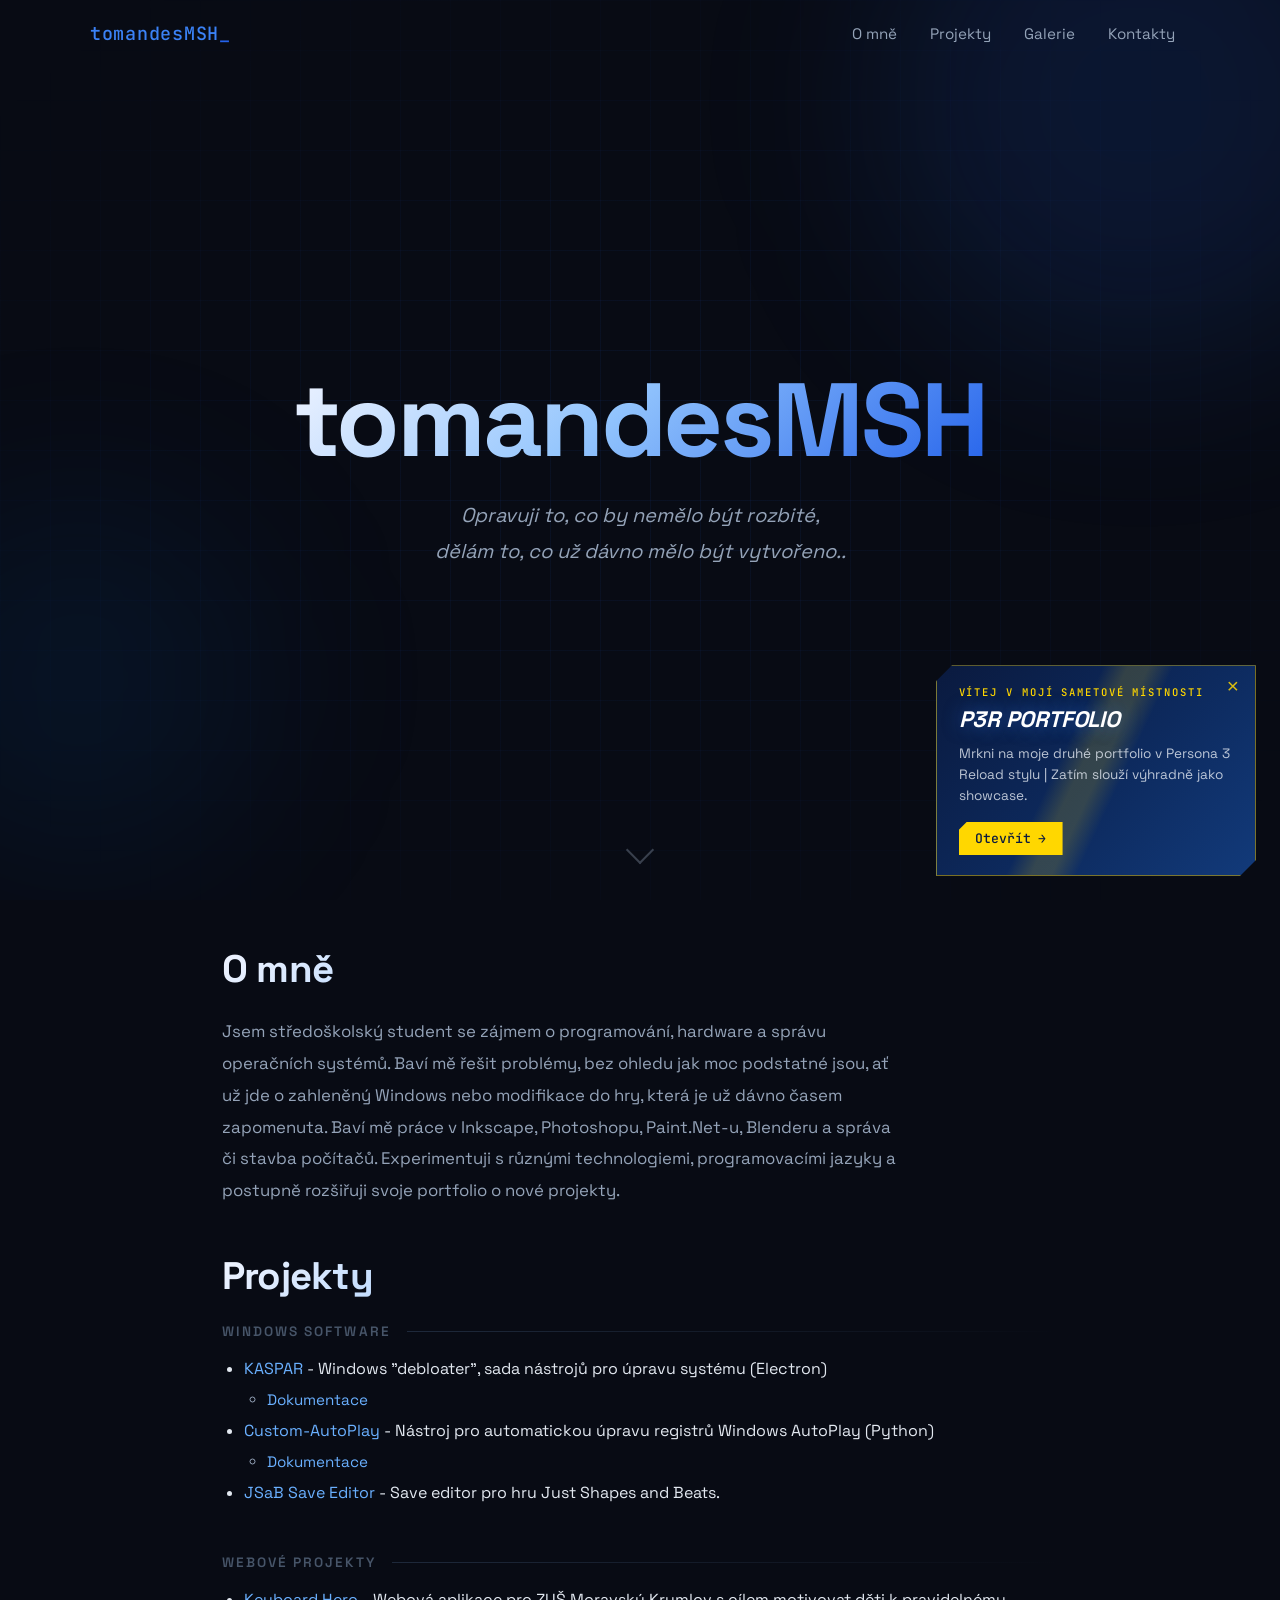
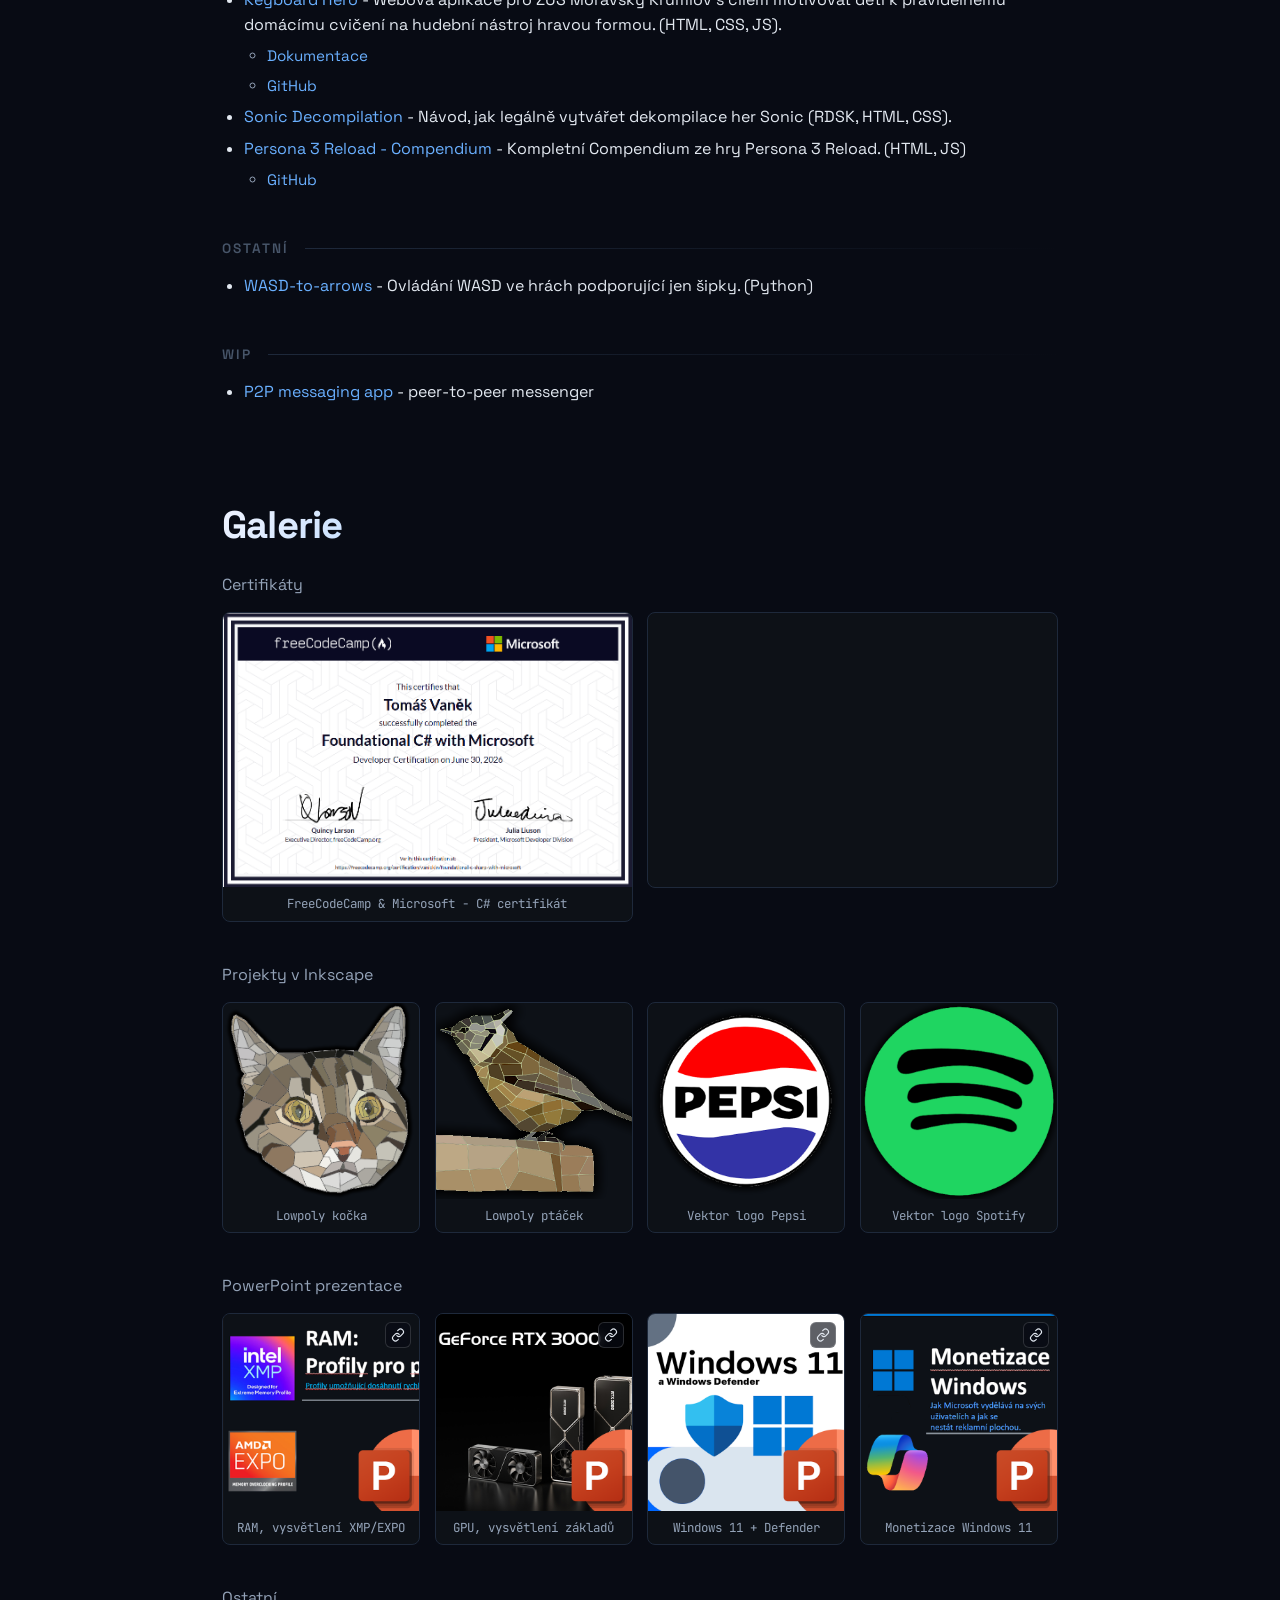
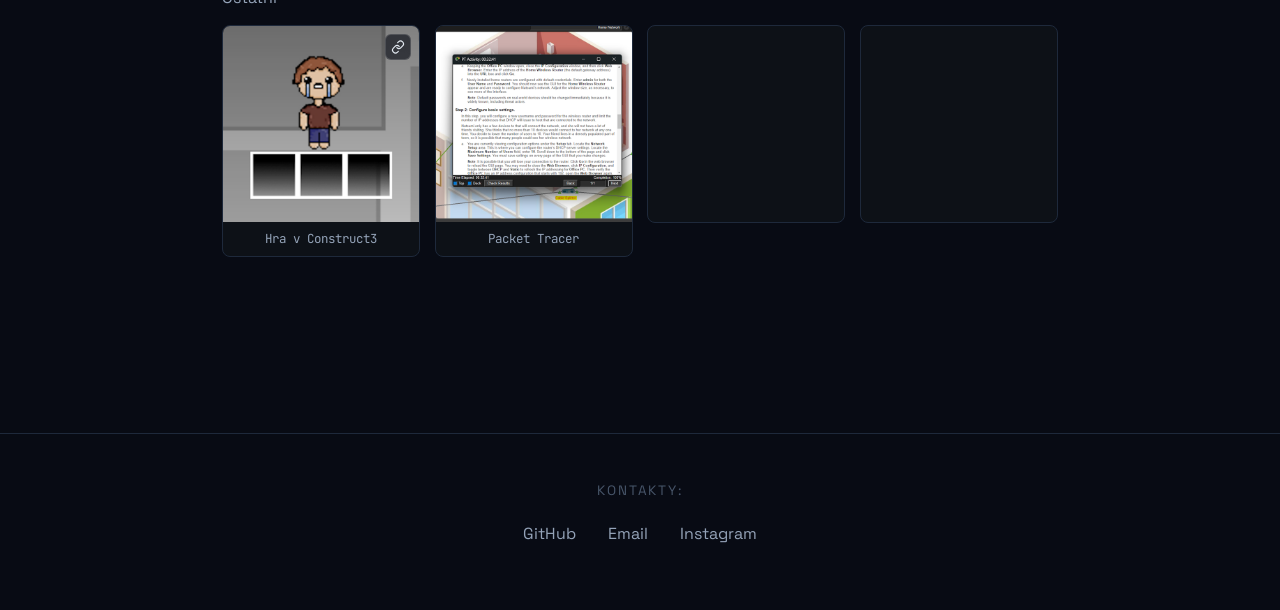
==== index.html @ 76f336f0 "Merge branch 'main' of https://github.com/tomandesMSH/tomandesMSH # Conflicts: #	style.css" ====
<!DOCTYPE html>
<html lang="en">
<head>
  <meta charset="UTF-8" />
  <meta name="viewport" content="width=device-width, initial-scale=1.0"/>
  <meta name="theme-color" content="#080b14">
  <title>tomandesMSH</title>

  <meta name="description" content="Portfolio tomandesMSH, obsahující projekty, Inkscape tvorbu, PowerPoint prezentace, certifikáty atd..">
  <meta name="author" content="Tomáš Vaněk">

  <meta property="og:type" content="website">
  <meta property="og:title" content="tomandesMSH - Portfolio">
  <meta property="og:description" content="Portfolio tomandesMSH, obsahující projekty, tvorbu, certifikáty atd... Mrkněte na projekty a galerii.">
  <meta property="og:image" content="https://github.com/tomandesMSH/tomandesMSH/blob/main/og-image.png?raw=true">
  <meta property="og:url" content="https://tomandesmsh.github.io/tomandesMSH/">

  <link rel="icon" type="image/png" href="favicon.png">
  <link rel="preconnect" href="https://fonts.googleapis.com">
  <link rel="preconnect" href="https://fonts.gstatic.com" crossorigin>
  <link href="https://fonts.googleapis.com/css2?family=Space+Grotesk:wght@300;400;500;600;700&family=JetBrains+Mono:wght@400;500&display=swap" rel="stylesheet">
  <link rel="stylesheet" href="style.css">
</head>
<body>

  <header id="navbar">
    <nav aria-label="Hlavní navigace">
      <a href="#hero" class="nav-logo">tomandesMSH<span class="cursor">_</span></a>
      <div class="nav-links" id="navLinks">
        <a href="#about">O mně</a>
        <a href="#projects">Projekty</a>
        <a href="#gallery">Galerie</a>
        <a href="#contact">Kontakty</a>
      </div>
      <button class="nav-toggle" id="navToggle" aria-label="Otevřít menu" aria-expanded="false" aria-controls="navLinks">
        <span></span><span></span><span></span>
      </button>
    </nav>
  </header>

  <main>
    <section class="hero" id="hero">
      <div class="orb orb-1"></div>
      <div class="orb orb-2"></div>
      <div class="hero-grid"></div>
      <div class="hero-content">
        <h1 id="hero-name">tomandesMSH</h1>
        <p class="tagline"><i>Opravuji to, co by nemělo být rozbité,<br>dělám to, co už dávno mělo být vytvořeno..</i></p>
      </div>
      <a href="#projects" class="scroll-indicator" aria-label="Scroll down">
        <span class="chevron"></span>
      </a>
    </section>

    <section class="content-section reveal" id="about">
      <h1 class="page-title">O mně</h1>
      <p class="about-text">
        Jsem středoškolský student se zájmem o programování, hardware a správu operačních systémů.
        Baví mě řešit problémy, bez ohledu jak moc podstatné jsou, ať už jde o zahleněný Windows nebo modifikace do hry, která je už dávno časem zapomenuta.
        Baví mě práce v Inkscape, Photoshopu, Paint.Net-u, Blenderu a správa či stavba počítačů.
        Experimentuji s různými technologiemi, programovacími jazyky a postupně rozšiřuji svoje portfolio o nové projekty.
      </p>
    </section>

    <section class="content-section reveal" id="projects">
      <h1 class="page-title">Projekty</h1>

      <h2 class="section-title">Windows Software</h2>
      <ul class="project-list">
        <li><a href="https://github.com/tomandesMSH/KASPAR">KASPAR</a> - Windows "debloater", sada nástrojů pro úpravu systému (Electron)
          <ul>
            <li><a href="https://tomandesmsh.github.io/KASPARDocs/">Dokumentace</a></li>
          </ul>
        </li>
        <li><a href="https://github.com/tomandesMSH/Custom-AutoPlay">Custom-AutoPlay</a> - Nástroj pro automatickou úpravu registrů Windows AutoPlay (Python)
          <ul>
            <li><a href="https://tomandesmsh.github.io/Custom-AutoPlay-Docs/">Dokumentace</a></li>
          </ul>
        </li>
            <li><a href="https://github.com/tomandesMSH/Just-Shapes-and-Beats-save-editor">JSaB Save Editor</a> - Save editor pro hru Just Shapes and Beats.
      </ul>

      <h2 class="section-title">Webové projekty</h2>
        <ul class="project-list">
        <li><a href="https://tomandesmsh.github.io/Keyboard-Hero/">Keyboard Hero</a> - Webová aplikace pro ZUŠ Moravský Krumlov s cílem motivovat děti k pravidelnému domácímu cvičení na hudební nástroj hravou formou. (HTML, CSS, JS).</li>
          <ul>
        <li><a href="https://tomandesmsh.github.io/Keyboard-Hero-Docs/">Dokumentace</a></li>
        <li><a href="https://github.com/tomandesMSH/Keyboard-Hero">GitHub</a></li>
          </ul>
        </ul>
      <ul class="project-list">
        <li><a href="https://tomandesmsh.github.io/SonicDecomp/">Sonic Decompilation</a> - Návod, jak legálně vytvářet dekompilace her Sonic (RDSK, HTML, CSS).</li>
      </ul>
      <ul class="project-list">
        <li><a href="https://tomandesmsh.github.io/compendium-p3r/">Persona 3 Reload - Compendium</a> - Kompletní Compendium ze hry Persona 3 Reload. (HTML, JS)</li>
          <ul>
        <li><a href="https://github.com/tomandesMSH/compendium-p3r">GitHub</a></li>
          </ul>
      </ul>
      </ul>
      <h2 class="section-title">Ostatní</h2>
      <ul class="project-list">
        <li><a href="https://github.com/tomandesMSH/WASD-to-arrows">WASD-to-arrows</a> - Ovládání WASD ve hrách podporující jen šipky. (Python)</li>
      </ul>

      <h2 class="section-title">WIP</h2>
      <ul class="project-list">
        <li><a href="#">P2P messaging app</a> - peer-to-peer messenger</li>
      </ul>
    </section>

    <section class="content-section reveal" id="gallery">
<pre>



</pre>
      <h1 class="page-title">Galerie</h1>

      <div class="gallery-row">
        <p class="gallery-caption">Certifikáty</p>
        <div class="gallery-grid gallery-grid-certs">
          <figure class="gallery-item">
            <img src="gallery/fcc.png">
            <figcaption class="gallery-item-caption">FreeCodeCamp & Microsoft - C# certifikát</figcaption>
          </figure>
          <figure class="gallery-item">
            <figcaption class="gallery-item-caption"></figcaption>
          </figure>
        </div>
      </div>

      <div class="gallery-row">
        <p class="gallery-caption">Projekty v Inkscape</p>
        <div class="gallery-grid">
          <figure class="gallery-item">
            <img src="gallery/lowpoly.png">
            <figcaption class="gallery-item-caption">Lowpoly kočka</figcaption>
          </figure>
          <figure class="gallery-item">
            <img src="gallery/lowpoly2.png">
            <figcaption class="gallery-item-caption">Lowpoly ptáček</figcaption>
          </figure>
          <figure class="gallery-item">
            <img src="gallery/vektor_pepsi.png">
            <figcaption class="gallery-item-caption">Vektor logo Pepsi</figcaption>
          </figure>
          <figure class="gallery-item">
            <img src="gallery/vektor_spotify.png">
            <figcaption class="gallery-item-caption">Vektor logo Spotify</figcaption>
          </figure>
        </div>
      </div>

      <div class="gallery-row">
        <p class="gallery-caption">PowerPoint prezentace</p>
        <div class="gallery-grid">
          <figure class="gallery-item">
            <a class="gallery-link" href="https://1drv.ms/p/c/a63918c99464a3e6/IQCiKZo5WYGnQ4Rug7zhQsLwAYxxiscKJKU7phMjOraJ2nM?e=vb5bHw" target="_blank" rel="noopener">
              <img src="gallery/ram_pptx.png">
              <span class="gallery-link-icon" aria-hidden="true" data-label="OneDrive">
                <svg viewBox="0 0 24 24" fill="none" stroke="currentColor" stroke-width="2" stroke-linecap="round" stroke-linejoin="round"><path d="M10 13a5 5 0 0 0 7.07 0l2.83-2.83a5 5 0 0 0-7.07-7.07L11.5 4.5"></path><path d="M14 11a5 5 0 0 0-7.07 0L4.1 13.83a5 5 0 0 0 7.07 7.07L12.5 19.5"></path></svg>
              </span>
            </a>
            <figcaption class="gallery-item-caption">RAM, vysvětlení XMP/EXPO</figcaption>
          </figure>
          <figure class="gallery-item">
            <a class="gallery-link" href="https://1drv.ms/p/c/a63918c99464a3e6/IQCLFAAi6cOlR4maG7xCAEmwAY0WkQRxt8jXWdoo5GlXFOE?e=uiuCNf" target="_blank" rel="noopener">
              <img src="gallery/gpu_pptx.png">
              <span class="gallery-link-icon" aria-hidden="true" data-label="OneDrive">
                <svg viewBox="0 0 24 24" fill="none" stroke="currentColor" stroke-width="2" stroke-linecap="round" stroke-linejoin="round"><path d="M10 13a5 5 0 0 0 7.07 0l2.83-2.83a5 5 0 0 0-7.07-7.07L11.5 4.5"></path><path d="M14 11a5 5 0 0 0-7.07 0L4.1 13.83a5 5 0 0 0 7.07 7.07L12.5 19.5"></path></svg>
              </span>
            </a>
            <figcaption class="gallery-item-caption">GPU, vysvětlení základů</figcaption>
          </figure>
          <figure class="gallery-item">
            <a class="gallery-link" href="https://1drv.ms/p/c/a63918c99464a3e6/IQCBzBGrVF7KRbYt3qQC0U9FATTZX_7_RRV5H0vXKNuFR4Y?e=J2bcev" target="_blank" rel="noopener">
              <img src="gallery/win_pptx.png">
              <span class="gallery-link-icon" aria-hidden="true" data-label="OneDrive">
                <svg viewBox="0 0 24 24" fill="none" stroke="currentColor" stroke-width="2" stroke-linecap="round" stroke-linejoin="round"><path d="M10 13a5 5 0 0 0 7.07 0l2.83-2.83a5 5 0 0 0-7.07-7.07L11.5 4.5"></path><path d="M14 11a5 5 0 0 0-7.07 0L4.1 13.83a5 5 0 0 0 7.07 7.07L12.5 19.5"></path></svg>
              </span>
            </a>
            <figcaption class="gallery-item-caption">Windows 11 + Defender</figcaption>
          </figure>
          <figure class="gallery-item">
            <a class="gallery-link" href="https://1drv.ms/p/c/a63918c99464a3e6/IQBzagTMQD7YSZr2rBlPC4JqAdPoia--Ucp5y4Dl-h44uxk?e=j2452u" target="_blank" rel="noopener">
              <img src="gallery/win2_pptx.png">
              <span class="gallery-link-icon" aria-hidden="true" data-label="OneDrive">
                <svg viewBox="0 0 24 24" fill="none" stroke="currentColor" stroke-width="2" stroke-linecap="round" stroke-linejoin="round"><path d="M10 13a5 5 0 0 0 7.07 0l2.83-2.83a5 5 0 0 0-7.07-7.07L11.5 4.5"></path><path d="M14 11a5 5 0 0 0-7.07 0L4.1 13.83a5 5 0 0 0 7.07 7.07L12.5 19.5"></path></svg>
              </span>
            </a>
            <figcaption class="gallery-item-caption">Monetizace Windows 11</figcaption>
          </figure>
        </div>
      </div>

      <div class="gallery-row">
        <p class="gallery-caption">Ostatní</p>
        <div class="gallery-grid">
          <figure class="gallery-item">
            <a class="gallery-link" href="https://github.com/tomandesMSH/Yaroslav-and-Esau" target="_blank" rel="noopener">
              <img src="gallery/yae.png">
              <span class="gallery-link-icon" aria-hidden="true" data-label="GitHub">
                <svg viewBox="0 0 24 24" fill="none" stroke="currentColor" stroke-width="2" stroke-linecap="round" stroke-linejoin="round"><path d="M10 13a5 5 0 0 0 7.07 0l2.83-2.83a5 5 0 0 0-7.07-7.07L11.5 4.5"></path><path d="M14 11a5 5 0 0 0-7.07 0L4.1 13.83a5 5 0 0 0 7.07 7.07L12.5 19.5"></path></svg>
              </span>
            </a>
            <figcaption class="gallery-item-caption">Hra v Construct3</figcaption>
          </figure>
          <figure class="gallery-item">
            <img src="gallery/cisco.png">
            <figcaption class="gallery-item-caption">Packet Tracer</figcaption>
          </figure>
          <figure class="gallery-item"> 
            <figcaption class="gallery-item-caption"></figcaption>
          </figure>
          <figure class="gallery-item">
            <figcaption class="gallery-item-caption"></figcaption>
          </figure>
        </div>
      </div>
    </section>

  </main>

  <footer id="contact" class="reveal">
    <div class="footer-inner">
      <p class="footer-eyebrow">Kontakty:</p>
      <div class="social-links">
        <a href="https://github.com/tomandesMSH" target="_blank" rel="noopener" class="social-link">GitHub</a>
        <a href="mailto:tomandes@tuta.io" class="social-link">Email</a>
        <a href="https://instagram.com/thom.vaa" class="social-link">Instagram</a>


      </div>
    </div>
  </footer>

  <!-- ░░ LIGHTBOX ░░ -->
  <div id="lightbox" class="lightbox">
    <img id="lightbox-img" src="" alt="">
  </div>

  <!-- ░░ P3R-STYLE SOCIAL LINK POPUP ░░ -->
  <div id="p3Toast" class="p3-toast" role="dialog" aria-label="Odkaz na další portfolio">
    <div class="p3-toast-panel">
      <div class="p3-toast-stripe"></div>
      <button class="p3-toast-close" id="p3ToastClose" aria-label="Zavřít">×</button>
      <div class="p3-toast-body">
        <p class="p3-toast-eyebrow">vítej v mojí sametové místnosti</p>
        <p class="p3-toast-title">P3R Portfolio</p>
        <p class="p3-toast-sub">Mrkni na moje druhé portfolio v Persona 3 Reload stylu | Zatím slouží výhradně jako showcase.</p>
        <a href="https://tomandesmsh.github.io/P3Rp/" target="_blank" rel="noopener" class="p3-toast-link" id="p3ToastLink">
          Otevřít <span aria-hidden="true">→</span>
        </a>
      </div>
    </div>
  </div>

  <script>
    const navbar = document.getElementById('navbar');
    const navLinks = [...navbar.querySelectorAll('.nav-links a')];
    const navSections = navLinks.map(link => document.querySelector(link.hash));
    function updateNavigation() {
      navbar.classList.toggle('scrolled', window.scrollY > 20);
      const marker = navbar.getBoundingClientRect().bottom + 80;
      let activeIndex = -1;
      navSections.forEach((section, index) => {
        if (section.getBoundingClientRect().top <= marker) activeIndex = index;
      });
      if (window.scrollY + window.innerHeight >= document.documentElement.scrollHeight - 4) {
        activeIndex = navLinks.length - 1;
      }
      navLinks.forEach((link, index) => {
        if (index === activeIndex) link.setAttribute('aria-current', 'location');
        else link.removeAttribute('aria-current');
      });
    }
    window.addEventListener('scroll', updateNavigation, { passive: true });
    window.addEventListener('resize', updateNavigation);
    window.addEventListener('load', updateNavigation);
    updateNavigation();

    const lightbox = document.getElementById('lightbox');
    const lightboxImg = document.getElementById('lightbox-img');

    document.querySelectorAll('.gallery-item img').forEach(img => {
      if (img.closest('a')) return; // skip images that are inside a link
      img.style.cursor = 'zoom-in';
      img.addEventListener('click', () => {
        lightboxImg.src = img.src;
        lightboxImg.alt = img.alt;
        lightbox.classList.add('open');
      });
    });

    lightbox.addEventListener('click', () => {
      lightbox.classList.remove('open');
    });

    document.addEventListener('keydown', (e) => {
      if (e.key === 'Escape') lightbox.classList.remove('open');
    });

    // ─── Mobile nav toggle ───────────────────────────────────────────
    const navToggle = document.getElementById('navToggle');
    navToggle.addEventListener('click', () => {
      const open = navbar.classList.toggle('nav-open');
      navToggle.setAttribute('aria-expanded', open);
    });
    navLinks.forEach(a => {
      a.addEventListener('click', () => {
        navbar.classList.remove('nav-open');
        navToggle.setAttribute('aria-expanded', 'false');
      });
    });

    // ─── Scroll-reveal sections ──────────────────────────────────────
    const revealEls = document.querySelectorAll('.reveal');
    const revealObserver = new IntersectionObserver((entries) => {
      entries.forEach(entry => {
        if (entry.isIntersecting) {
          entry.target.classList.add('is-visible');
          revealObserver.unobserve(entry.target);
        }
      });
    }, { threshold: 0.12, rootMargin: '0px 0px -60px 0px' });
    revealEls.forEach(el => revealObserver.observe(el));

    // ─── P3 Reload-style popup (once per session) ────────────────────
    const p3Toast = document.getElementById('p3Toast');
    const p3ToastClose = document.getElementById('p3ToastClose');
    const p3ToastLink = document.getElementById('p3ToastLink');
    const dismissP3Toast = () => {
      p3Toast.classList.remove('open');
      try { sessionStorage.setItem('p3ToastShown', '1'); } catch (e) {}
    };
    try {
      if (!sessionStorage.getItem('p3ToastShown')) {
        setTimeout(() => p3Toast.classList.add('open'), 1800);
      }
    } catch (e) {
      setTimeout(() => p3Toast.classList.add('open'), 1800);
    }
    p3ToastClose.addEventListener('click', dismissP3Toast);
    p3ToastLink.addEventListener('click', dismissP3Toast);
  </script>

</body>
</html>

<!-- GitHub mě asi nesnáší.. nechce mi buildovat stránky :(( -->
---- style.css ----
/* ─── Variables ──────────────────────────────────────────────────────────── */
:root {
  --bg:          #080b14;
  --bg-card:     #0d1117;
  --blue-dark:   #0a1628;
  --blue-mid:    #1d3461;
  --blue-accent: #2563eb;
  --blue-glow:   #3b82f6;
  --blue-sonic:  #0066cc;
  --gold:        #FFD700;
  --text:        #e2e8f0;
  --text-sub:    #94a3b8;
  --text-muted:  #475569;
  --border:      #1e293b;
  --font:        'Space Grotesk', sans-serif;
  --mono:        'JetBrains Mono', monospace;
}

/* ─── Reset ──────────────────────────────────────────────────────────────── */
*, *::before, *::after { box-sizing: border-box; margin: 0; padding: 0; }
html { scroll-behavior: smooth; }
body {
  background: var(--bg);
  color: var(--text);
  font-family: var(--font);
  min-height: 100vh;
  overflow-x: hidden;
  -webkit-font-smoothing: antialiased;
}

/* ─── Scrollbar ──────────────────────────────────────────────────────────── */
::-webkit-scrollbar          { width: 5px; }
::-webkit-scrollbar-track    { background: var(--bg); }
::-webkit-scrollbar-thumb    { background: var(--blue-mid); border-radius: 3px; }
::-webkit-scrollbar-thumb:hover { background: var(--blue-accent); }
::selection { background: rgba(37, 99, 235, 0.3); color: var(--text); }

/* ─── Navigation ─────────────────────────────────────────────────────────── */
#navbar {
  position: fixed;
  top: 0; left: 0; right: 0;
  z-index: 100;
  padding: 1rem 2rem;
  background: transparent;
  border-bottom: 1px solid transparent;
  transition: background 0.4s, border-color 0.4s, padding 0.3s;
  animation: slideDown 0.7s ease both;
}
#navbar.scrolled {
  padding-block: 0.7rem;
  background: rgba(8, 11, 20, 0.85);
  border-color: var(--border);
  backdrop-filter: blur(14px);
  -webkit-backdrop-filter: blur(14px);
}
#navbar nav {
  max-width: 1100px;
  margin: 0 auto;
  display: flex;
  justify-content: space-between;
  align-items: center;
  gap: 2rem;
}
.nav-logo {
  font-family: var(--mono);
  font-size: 1.15rem;
  font-weight: 500;
  letter-spacing: 0.04em;
  color: var(--blue-glow);
  text-decoration: none;
  flex-shrink: 0;
}
.cursor { animation: blink 1.1s step-end infinite; color: var(--blue-accent); }
.nav-links { display: flex; align-items: center; gap: 0.25rem; }
.nav-links a {
  padding: 0.45rem 0.85rem;
  border: 1px solid transparent;
  border-radius: 999px;
  color: var(--text-sub);
  text-decoration: none;
  font-size: 0.95rem;
  transition: color 0.2s, background 0.2s, border-color 0.2s;
}
.nav-links a:hover { color: var(--text); background: rgba(37, 99, 235, 0.08); }
.nav-links a[aria-current] {
  color: var(--text);
  background: rgba(37, 99, 235, 0.14);
  border-color: rgba(59, 130, 246, 0.35);
}
.nav-links a:focus-visible { outline: 2px solid var(--blue-glow); outline-offset: 2px; }
section[id], footer[id] { scroll-margin-top: 80px; }

.nav-toggle {
  display: none;
  flex-direction: column;
  justify-content: center;
  gap: 5px;
  width: 32px;
  height: 32px;
  background: none;
  border: none;
  padding: 0;
  cursor: pointer;
}
.nav-toggle span {
  display: block;
  width: 100%;
  height: 2px;
  background: var(--text);
  transition: transform 0.25s ease, opacity 0.2s ease;
}
#navbar.nav-open .nav-toggle span:nth-child(1) { transform: translateY(7px) rotate(45deg); }
#navbar.nav-open .nav-toggle span:nth-child(2) { opacity: 0; }
#navbar.nav-open .nav-toggle span:nth-child(3) { transform: translateY(-7px) rotate(-45deg); }

/* ─── Hero ───────────────────────────────────────────────────────────────── */
.hero {
  min-height: 100vh;
  display: flex;
  flex-direction: column;
  align-items: center;
  justify-content: center;
  position: relative;
  text-align: center;
  overflow: hidden;
  padding: 6rem 2rem 4rem;
}
.orb {
  position: absolute;
  border-radius: 50%;
  filter: blur(90px);
  pointer-events: none;
  animation: floatOrb 12s ease-in-out infinite;
}
.orb-1 {
  width: 520px; height: 520px;
  background: rgba(37, 99, 235, 0.13);
  top: -160px; right: -120px;
}
.orb-2 {
  width: 360px; height: 360px;
  background: rgba(0, 102, 204, 0.09);
  bottom: 40px; left: -100px;
  animation-delay: -6s;
}
.hero-grid {
  position: absolute;
  inset: 0;
  background-image:
    linear-gradient(rgba(37, 99, 235, 0.07) 1px, transparent 1px),
    linear-gradient(90deg, rgba(37, 99, 235, 0.07) 1px, transparent 1px);
  background-size: 50px 50px;
  mask-image: radial-gradient(ellipse 85% 85% at 50% 50%, black 15%, transparent 75%);
  -webkit-mask-image: radial-gradient(ellipse 85% 85% at 50% 50%, black 15%, transparent 75%);
  pointer-events: none;
}
.hero-content {
  position: relative;
  z-index: 1;
  animation: fadeUp 0.9s ease 0.2s both;
}
h1 {
  font-size: clamp(3.5rem, 9vw, 6.5rem);
  font-weight: 700;
  letter-spacing: -0.03em;
  background: linear-gradient(135deg, #f0f4ff 0%, #93c5fd 45%, #2563eb 100%);
  -webkit-background-clip: text;
  background-clip: text;
  -webkit-text-fill-color: transparent;
  margin-bottom: 1.2rem;
  cursor: default;
  user-select: none;
  line-height: 1.1;
  transition: filter 0.3s;
}
h1:hover { filter: drop-shadow(0 0 24px rgba(59, 130, 246, 0.45)); }
.tagline {
  font-size: 1.25rem;
  color: var(--text-sub);
  line-height: 1.8;
}
.scroll-indicator {
  position: absolute;
  bottom: 2.5rem;
  left: 50%;
  transform: translateX(-50%);
  text-decoration: none;
  animation: bounce 2.2s ease-in-out infinite;
  opacity: 0.35;
  transition: opacity 0.2s;
}
.scroll-indicator:hover { opacity: 0.75; }
.chevron {
  display: block;
  width: 20px; height: 20px;
  border-right: 2px solid var(--text-sub);
  border-bottom: 2px solid var(--text-sub);
  transform: rotate(45deg);
}

/* ─── Content sections ───────────────────────────────────────────────────── */
.content-section {
  max-width: 900px;
  margin: 0 auto;
  padding: 3rem 2rem 0;
}
.content-section:last-of-type { padding-bottom: 6rem; }

/* ─── Section titles ─────────────────────────────────────────────────────── */
.page-title {
  font-size: clamp(1.8rem, 4vw, 2.4rem);
  font-weight: 700;
  letter-spacing: -0.02em;
  color: var(--text);
  margin-bottom: 1.6rem;
  margin-top: 3rem;
}
.page-title:first-of-type { margin-top: 0; }

.section-title {
  font-size: 0.85rem;
  font-weight: 600;
  color: var(--text-muted);
  text-transform: uppercase;
  letter-spacing: 0.15em;
  margin-bottom: 1rem;
  margin-top: 3rem;
  display: flex;
  align-items: center;
  gap: 1rem;
}
.section-title:first-of-type { margin-top: 0; }
.section-title::after {
  content: '';
  flex: 1;
  height: 1px;
  background: linear-gradient(90deg, var(--border) 0%, transparent 100%);
}

/* ─── About ──────────────────────────────────────────────────────────────── */
.about-text {
  font-size: 1.05rem;
  color: var(--text-sub);
  line-height: 1.9;
  max-width: 680px;
}

/* ─── Project list (original style) ─────────────────────────────────────── */
.project-list {
  list-style: disc;
  margin: 0 0 0 1.4rem;
  padding: 0;
}
.project-list li {
  margin: 6px 0;
  font-size: 1rem;
  color: var(--text);
  line-height: 1.6;
}
.project-list ul {
  list-style: circle;
  margin: 4px 0 4px 1.4rem;
  padding: 0;
}
.project-list ul li {
  font-size: 0.95rem;
  color: var(--text-sub);
}
.project-list a {
  color: #6ab0ff;
  text-decoration: none;
  transition: color 0.2s;
}
.project-list a:hover { color: var(--blue-glow); }
.project-list a:visited { color: #b48fff; }

/* ─── Footer ─────────────────────────────────────────────────────────────── */
footer {
  margin-top: 5rem;
  border-top: 1px solid var(--border);
  padding: 3rem 2rem 4rem;
  text-align: center;
}
.footer-inner { max-width: 1100px; margin: 0 auto; }
.footer-eyebrow {
  font-size: 0.85rem;
  color: var(--text-muted);
  text-transform: uppercase;
  letter-spacing: 0.14em;
  margin-bottom: 1.5rem;
}
.social-links {
  display: flex;
  gap: 2rem;
  justify-content: center;
  flex-wrap: wrap;
}
.social-link {
  color: var(--text-sub);
  text-decoration: none;
  font-size: 1rem;
  transition: color 0.2s;
  position: relative;
  padding-bottom: 2px;
}
.social-link::after {
  content: '';
  position: absolute;
  bottom: 0; left: 0;
  width: 0; height: 1px;
  background: var(--blue-accent);
  transition: width 0.3s ease;
}
.social-link:hover { color: var(--text); }
.social-link:not(.discord):hover::after { width: 100%; }
.social-link.discord { cursor: default; }

/* ─── Gallery ────────────────────────────────────────────────────────────── */
.gallery-row {
  margin-bottom: 2.5rem;
}
.gallery-row:last-of-type {
  margin-bottom: 0;
}
.gallery-caption {
  font-size: 1rem;
  color: var(--text-sub);
  line-height: 1.6;
  margin-bottom: 0.9rem;
}
.gallery-grid {
  display: grid;
  grid-template-columns: repeat(4, 1fr);
  gap: 0.9rem;
}
.gallery-item {
  display: flex;
  flex-direction: column;
  background: var(--bg-card);
  border: 1px solid var(--border);
  border-radius: 8px;
  transition: border-color 0.2s, transform 0.2s;
  overflow: hidden;
}
.gallery-item:hover {
  border-color: var(--blue-mid);
  transform: translateY(-2px);
}
.gallery-item img {
  width: 100%;
  aspect-ratio: 1 / 1;
  object-fit: cover;
  display: block;
}
.gallery-link {
  position: relative;
  display: block;
}
.gallery-link-icon {
  position: absolute;
  top: 8px;
  right: 8px;
  width: 26px;
  height: 26px;
  display: flex;
  align-items: center;
  justify-content: center;
  background: rgba(8, 11, 20, 0.65);
  border: 1px solid rgba(255, 255, 255, 0.15);
  border-radius: 6px;
  color: var(--text);
  backdrop-filter: blur(4px);
  -webkit-backdrop-filter: blur(4px);
  transition: background 0.2s, border-color 0.2s;
}
.gallery-link-icon svg {
  width: 14px;
  height: 14px;
}
.gallery-link:hover .gallery-link-icon {
  background: var(--blue-accent);
  border-color: var(--blue-accent);
}
.gallery-link-icon::after {
  content: attr(data-label);
  position: absolute;
  top: 50%;
  right: calc(100% + 8px);
  transform: translateY(-50%) translateX(4px);
  font-family: var(--mono);
  font-size: 0.72rem;
  color: var(--text);
  background: rgba(8, 11, 20, 0.92);
  border: 1px solid var(--border);
  padding: 0.3rem 0.55rem;
  border-radius: 6px;
  white-space: nowrap;
  opacity: 0;
  pointer-events: none;
  transition: opacity 0.18s, transform 0.18s;
}
.gallery-link:hover .gallery-link-icon::after,
.gallery-link:focus-visible .gallery-link-icon::after {
  opacity: 1;
  transform: translateY(-50%) translateX(0);
}
.gallery-item-caption {
  font-family: var(--mono);
  font-size: 0.78rem;
  color: var(--text-sub);
  text-align: center;
  padding: 0.5rem 0.4rem;
  line-height: 1.4;
}
.gallery-item:not(:has(img)) {
  aspect-ratio: 1 / 1;
}
.gallery-grid-certs {
  grid-template-columns: repeat(2, 1fr);
}
.gallery-grid-certs .gallery-item img,
.gallery-grid-certs .gallery-item:not(:has(img)) {
  aspect-ratio: 919 / 617;
}

/* ─── Lightbox ───────────────────────────────────────────────────────────── */
.lightbox {
  position: fixed;
  inset: 0;
  z-index: 1000;
  display: flex;
  align-items: center;
  justify-content: center;
  background: rgba(5, 7, 13, 0.92);
  backdrop-filter: blur(6px);
  -webkit-backdrop-filter: blur(6px);
  opacity: 0;
  visibility: hidden;
  transition: opacity 0.25s ease;
  padding: 3rem;
}
.lightbox.open {
  opacity: 1;
  visibility: visible;
}
.lightbox img {
  max-width: 100%;
  max-height: 100%;
  border-radius: 8px;
  box-shadow: 0 20px 60px rgba(0, 0, 0, 0.5);
  cursor: zoom-out;
  transform: scale(0.96);
  transition: transform 0.25s ease;
}
.lightbox.open img {
  transform: scale(1);
}

/* ─── Scroll reveal ──────────────────────────────────────────────────────── */
.reveal {
  opacity: 0;
  transform: translateY(24px);
  transition: opacity 0.7s ease, transform 0.7s ease;
}
.reveal.is-visible {
  opacity: 1;
  transform: translateY(0);
}
@media (prefers-reduced-motion: reduce) {
  .reveal { opacity: 1; transform: none; transition: none; }
}

/* ─── P3 Reload-style social link toast ──────────────────────────────────── */
.p3-toast {
  position: fixed;
  bottom: 1.5rem;
  right: 1.5rem;
  z-index: 500;
  width: 320px;
  max-width: calc(100vw - 2rem);
  transform: translateX(130%);
  opacity: 0;
  pointer-events: none;
  transition: transform 0.6s cubic-bezier(.22, 1, .36, 1), opacity 0.4s ease;
}
.p3-toast.open {
  transform: translateX(0);
  opacity: 1;
  pointer-events: auto;
}
.p3-toast-panel {
  position: relative;
  background: linear-gradient(135deg, #0a1a3f 0%, #0d2a5e 55%, #123a7a 100%);
  border: 1px solid rgba(255, 215, 0, 0.45);
  clip-path: polygon(16px 0, 100% 0, 100% calc(100% - 16px), calc(100% - 16px) 100%, 0 100%, 0 16px);
  padding: 1.15rem 1.35rem 1.25rem;
  box-shadow: 0 16px 44px rgba(0, 0, 0, 0.55), 0 0 0 1px rgba(255, 215, 0, 0.06);
  overflow: hidden;
}
.p3-toast-stripe {
  position: absolute;
  inset: 0;
  background: linear-gradient(115deg, transparent 40%, rgba(255, 215, 0, 0.16) 46%, rgba(255, 215, 0, 0.16) 51%, transparent 57%);
  pointer-events: none;
}
.p3-toast-close {
  position: absolute;
  top: 6px;
  right: 10px;
  background: none;
  border: none;
  color: var(--gold);
  font-size: 1.3rem;
  line-height: 1;
  cursor: pointer;
  padding: 4px 6px;
  opacity: 0.85;
  transition: opacity 0.2s;
}
.p3-toast-close:hover { opacity: 1; }
.p3-toast-body { position: relative; }
.p3-toast-eyebrow {
  font-family: var(--mono);
  font-size: 0.66rem;
  font-weight: 500;
  color: var(--gold);
  letter-spacing: 0.18em;
  text-transform: uppercase;
  margin-bottom: 0.4rem;
}
.p3-toast-title {
  font-family: var(--font);
  font-weight: 700;
  font-style: italic;
  font-size: 1.4rem;
  letter-spacing: -0.01em;
  color: #fff;
  text-transform: uppercase;
  margin-bottom: 0.55rem;
  text-shadow: 0 0 18px rgba(59, 130, 246, 0.5);
}
.p3-toast-sub {
  font-size: 0.85rem;
  color: rgba(226, 232, 240, 0.82);
  line-height: 1.55;
  margin-bottom: 1rem;
}
.p3-toast-link {
  display: inline-flex;
  align-items: center;
  gap: 0.4rem;
  font-family: var(--mono);
  font-weight: 500;
  font-size: 0.82rem;
  color: #0a1a3f;
  background: var(--gold);
  text-decoration: none;
  padding: 0.5rem 1.05rem;
  clip-path: polygon(8px 0, 100% 0, 100% 100%, 0 100%, 0 8px);
  transition: background 0.2s, transform 0.2s;
}
.p3-toast-link:hover {
  background: #ffe873;
  transform: translateX(2px);
}
@media (prefers-reduced-motion: reduce) {
  .p3-toast { transition: opacity 0.4s ease; }
}

/* ─── Keyframes ──────────────────────────────────────────────────────────── */
@keyframes slideDown {
  from { transform: translateY(-100%); opacity: 0; }
  to   { transform: translateY(0);     opacity: 1; }
}
@keyframes fadeUp {
  from { opacity: 0; transform: translateY(32px); }
  to   { opacity: 1; transform: translateY(0);    }
}
@keyframes blink {
  0%, 100% { opacity: 1; }
  50%       { opacity: 0; }
}
@keyframes bounce {
  0%, 100% { transform: translateX(-50%) translateY(0);    }
  50%       { transform: translateX(-50%) translateY(10px); }
}
@keyframes floatOrb {
  0%, 100% { transform: translate(0, 0);       }
  33%       { transform: translate(30px, -25px); }
  66%       { transform: translate(-20px, 15px); }
}

/* ─── Responsive ─────────────────────────────────────────────────────────── */
@media (max-width: 768px) {
  #navbar, #navbar.scrolled { padding: 0.7rem 1.25rem; }
  #navbar.nav-open { background: rgba(8, 11, 20, 0.97); border-color: var(--border); }
  .nav-logo { font-size: 1rem; }
  .nav-toggle { display: flex; }
  .nav-links {
    position: absolute;
    top: 100%;
    left: 0;
    right: 0;
    flex-direction: column;
    align-items: stretch;
    gap: 0.25rem;
    padding: 0 1rem;
    background: rgba(8, 11, 20, 0.97);
    border-bottom: 1px solid var(--border);
    max-height: 0;
    overflow: hidden;
    opacity: 0;
    transition: max-height 0.3s ease, opacity 0.25s ease, padding 0.3s ease;
  }
  #navbar.nav-open .nav-links {
    max-height: 280px;
    padding-block: 0.6rem 0.9rem;
    opacity: 1;
  }
  .nav-links a { padding: 0.75rem 1rem; border-radius: 10px; }
  .hero { padding: 5rem 1.25rem 3rem; }
  .content-section { padding: 2rem 1.25rem 0; }
  .section-title { margin-top: 2.5rem; }
  .social-links { gap: 1.2rem; }
  footer { padding: 2.5rem 1.25rem 3rem; }
  .gallery-grid, .gallery-grid-certs { grid-template-columns: repeat(2, 1fr); gap: 0.6rem; }
  .p3-toast {
    left: 1rem;
    right: 1rem;
    bottom: 1rem;
    width: auto;
    transform: translateY(140%);
  }
  .p3-toast.open { transform: translateY(0); }
}

@media (min-width: 769px) and (max-width: 1000px) {
  #navbar { padding-inline: 1.5rem; }
  #navbar nav { gap: 1rem; }
  .nav-links a { padding-inline: 0.65rem; font-size: 0.9rem; }
}
@media (prefers-reduced-motion: reduce) {
  html { scroll-behavior: auto; }
  #navbar, .nav-links a { animation: none; transition: none; }
}
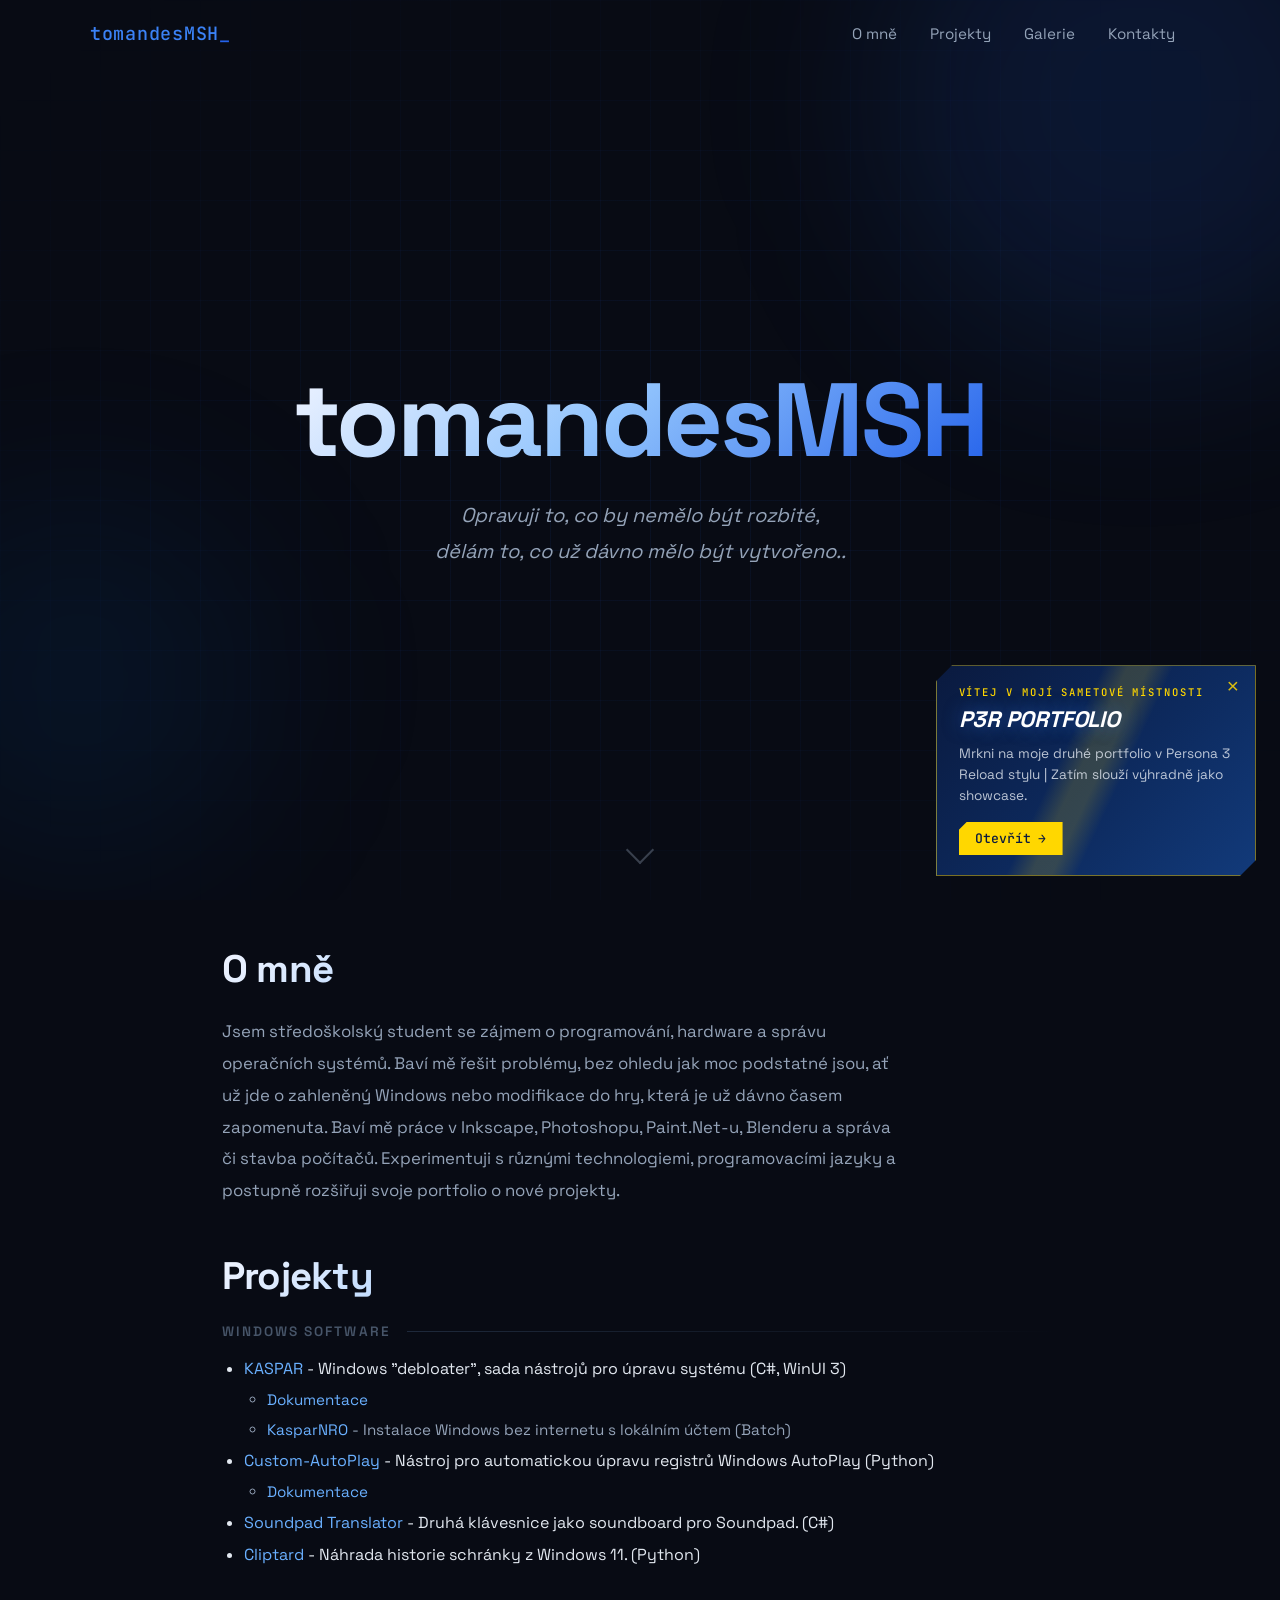
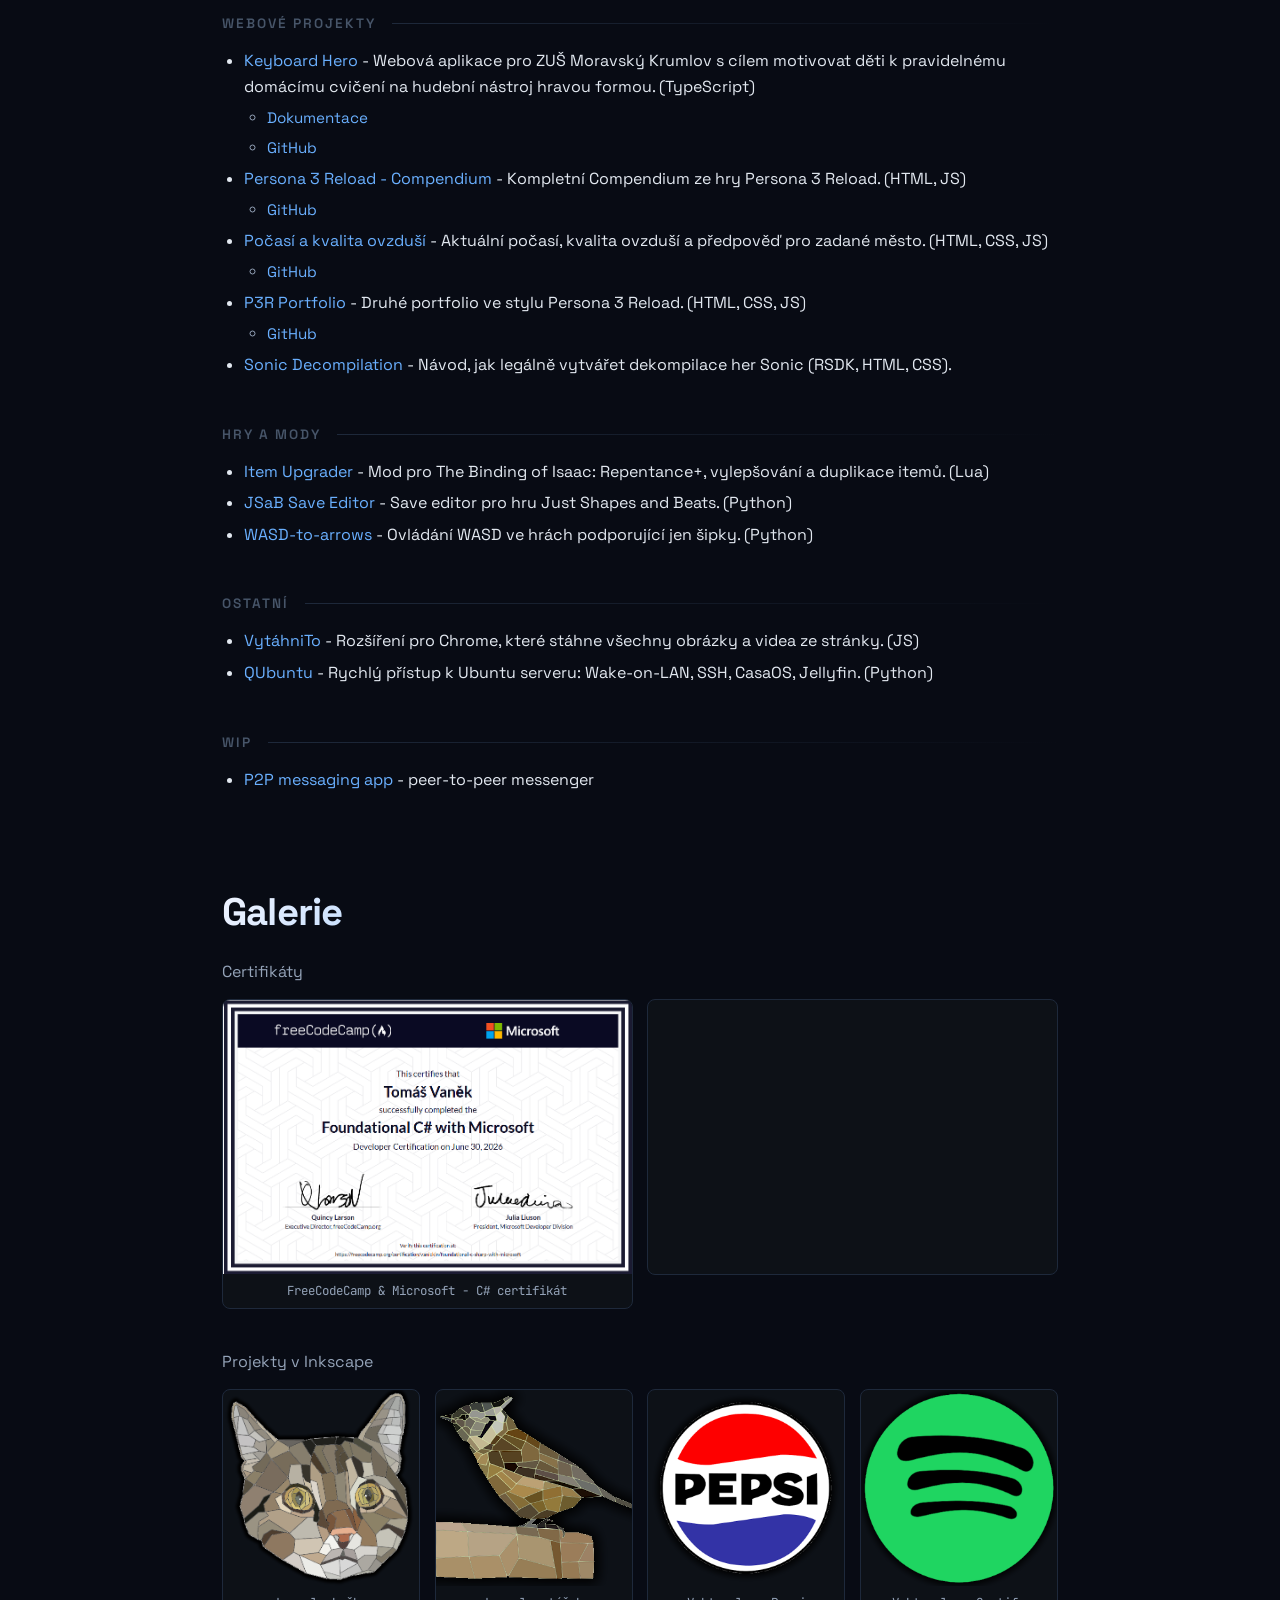
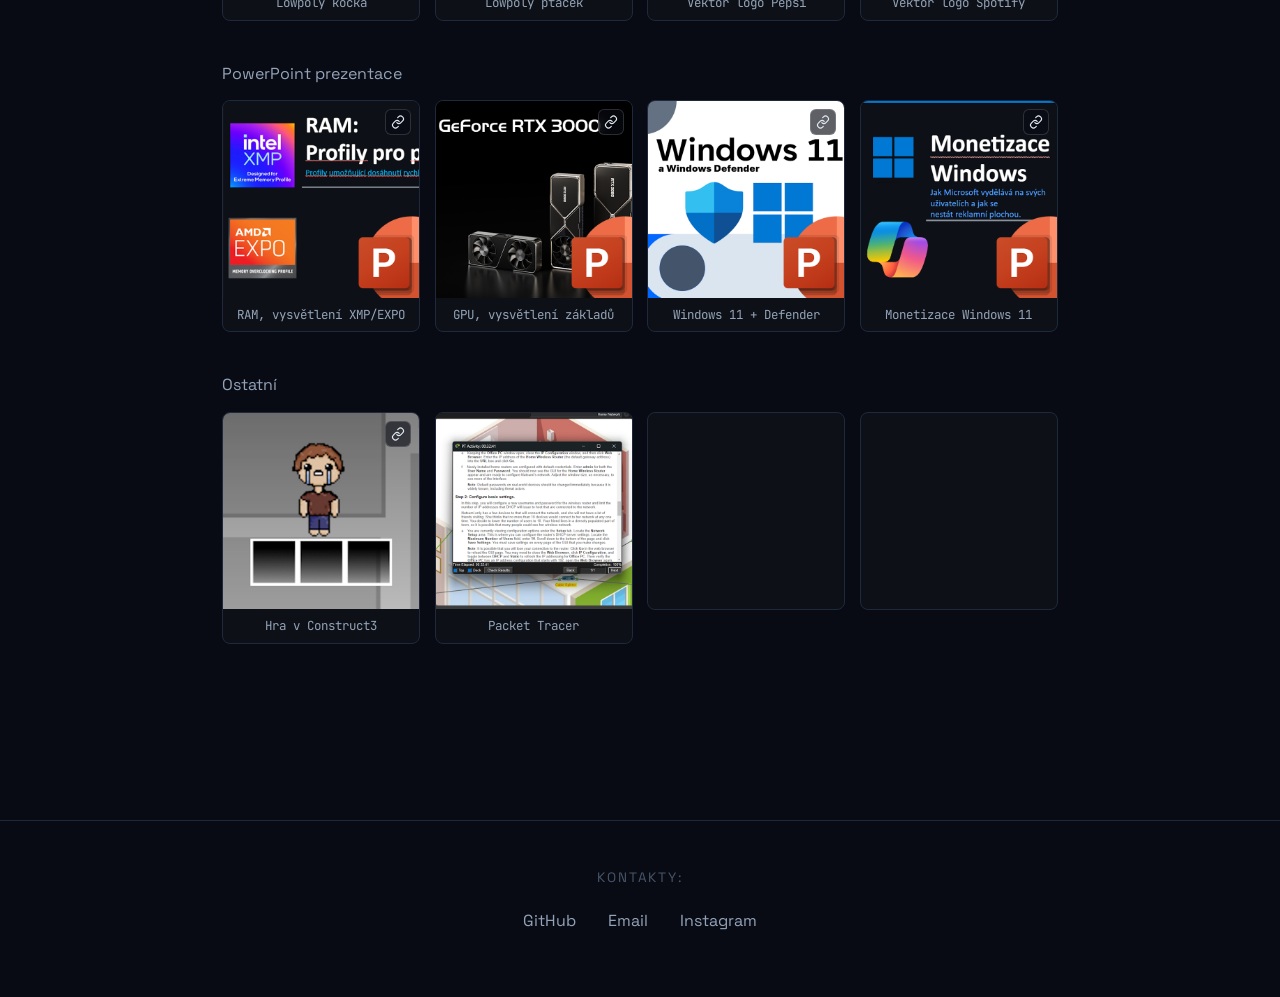
==== commit 640f75c3: "updated + alternative style2.css" ====
--- a/index.html
+++ b/index.html
@@ -67,9 +67,10 @@
 
       <h2 class="section-title">Windows Software</h2>
       <ul class="project-list">
-        <li><a href="https://github.com/tomandesMSH/KASPAR">KASPAR</a> - Windows "debloater", sada nástrojů pro úpravu systému (Electron)
+        <li><a href="https://github.com/tomandesMSH/KASPAR">KASPAR</a> - Windows "debloater", sada nástrojů pro úpravu systému (C#, WinUI 3)
           <ul>
             <li><a href="https://tomandesmsh.github.io/KASPARDocs/">Dokumentace</a></li>
+            <li><a href="https://github.com/tomandesMSH/Windows-LocalAccount">KasparNRO</a> - Instalace Windows bez internetu s lokálním účtem (Batch)</li>
           </ul>
         </li>
         <li><a href="https://github.com/tomandesMSH/Custom-AutoPlay">Custom-AutoPlay</a> - Nástroj pro automatickou úpravu registrů Windows AutoPlay (Python)
@@ -77,30 +78,47 @@
             <li><a href="https://tomandesmsh.github.io/Custom-AutoPlay-Docs/">Dokumentace</a></li>
           </ul>
         </li>
-            <li><a href="https://github.com/tomandesMSH/Just-Shapes-and-Beats-save-editor">JSaB Save Editor</a> - Save editor pro hru Just Shapes and Beats.
+        <li><a href="https://github.com/tomandesMSH/SoundpadTranslator">Soundpad Translator</a> - Druhá klávesnice jako soundboard pro Soundpad. (C#)</li>
+        <li><a href="https://github.com/tomandesMSH/Cliptard">Cliptard</a> - Náhrada historie schránky z Windows 11. (Python)</li>
       </ul>
 
       <h2 class="section-title">Webové projekty</h2>
-        <ul class="project-list">
-        <li><a href="https://tomandesmsh.github.io/Keyboard-Hero/">Keyboard Hero</a> - Webová aplikace pro ZUŠ Moravský Krumlov s cílem motivovat děti k pravidelnému domácímu cvičení na hudební nástroj hravou formou. (HTML, CSS, JS).</li>
-          <ul>
-        <li><a href="https://tomandesmsh.github.io/Keyboard-Hero-Docs/">Dokumentace</a></li>
-        <li><a href="https://github.com/tomandesMSH/Keyboard-Hero">GitHub</a></li>
-          </ul>
-        </ul>
-      <ul class="project-list">
-        <li><a href="https://tomandesmsh.github.io/SonicDecomp/">Sonic Decompilation</a> - Návod, jak legálně vytvářet dekompilace her Sonic (RDSK, HTML, CSS).</li>
-      </ul>
-      <ul class="project-list">
-        <li><a href="https://tomandesmsh.github.io/compendium-p3r/">Persona 3 Reload - Compendium</a> - Kompletní Compendium ze hry Persona 3 Reload. (HTML, JS)</li>
-          <ul>
-        <li><a href="https://github.com/tomandesMSH/compendium-p3r">GitHub</a></li>
-          </ul>
-      </ul>
-      </ul>
+      <ul class="project-list">
+        <li><a href="https://keyboardheromuzio.vercel.app/">Keyboard Hero</a> - Webová aplikace pro ZUŠ Moravský Krumlov s cílem motivovat děti k pravidelnému domácímu cvičení na hudební nástroj hravou formou. (TypeScript)
+          <ul>
+            <li><a href="https://tomandesmsh.github.io/Keyboard-Hero-Docs/">Dokumentace</a></li>
+            <li><a href="https://github.com/tomandesMSH/Keyboard-Hero">GitHub</a></li>
+          </ul>
+        </li>
+        <li><a href="https://tomandesmsh.github.io/compendium-p3r/">Persona 3 Reload - Compendium</a> - Kompletní Compendium ze hry Persona 3 Reload. (HTML, JS)
+          <ul>
+            <li><a href="https://github.com/tomandesMSH/compendium-p3r">GitHub</a></li>
+          </ul>
+        </li>
+        <li><a href="https://tomandesmsh.github.io/weather_api_design/">Počasí a kvalita ovzduší</a> - Aktuální počasí, kvalita ovzduší a předpověď pro zadané město. (HTML, CSS, JS)
+          <ul>
+            <li><a href="https://github.com/tomandesMSH/weather_api_design">GitHub</a></li>
+          </ul>
+        </li>
+        <li><a href="https://tomandesmsh.github.io/P3Rp/">P3R Portfolio</a> - Druhé portfolio ve stylu Persona 3 Reload. (HTML, CSS, JS)
+          <ul>
+            <li><a href="https://github.com/tomandesMSH/P3Rp">GitHub</a></li>
+          </ul>
+        </li>
+        <li><a href="https://tomandesmsh.github.io/SonicDecomp/">Sonic Decompilation</a> - Návod, jak legálně vytvářet dekompilace her Sonic (RSDK, HTML, CSS).</li>
+      </ul>
+
+      <h2 class="section-title">Hry a mody</h2>
+      <ul class="project-list">
+        <li><a href="https://github.com/tomandesMSH/tboi-upgrader">Item Upgrader</a> - Mod pro The Binding of Isaac: Repentance+, vylepšování a duplikace itemů. (Lua)</li>
+        <li><a href="https://github.com/tomandesMSH/Just-Shapes-and-Beats-save-editor">JSaB Save Editor</a> - Save editor pro hru Just Shapes and Beats. (Python)</li>
+        <li><a href="https://github.com/tomandesMSH/WASD-to-arrows">WASD-to-arrows</a> - Ovládání WASD ve hrách podporující jen šipky. (Python)</li>
+      </ul>
+
       <h2 class="section-title">Ostatní</h2>
       <ul class="project-list">
-        <li><a href="https://github.com/tomandesMSH/WASD-to-arrows">WASD-to-arrows</a> - Ovládání WASD ve hrách podporující jen šipky. (Python)</li>
+        <li><a href="https://github.com/tomandesMSH/VytahniTo">VytáhniTo</a> - Rozšíření pro Chrome, které stáhne všechny obrázky a videa ze stránky. (JS)</li>
+        <li><a href="https://github.com/tomandesMSH/QUbuntu-pub">QUbuntu</a> - Rychlý přístup k Ubuntu serveru: Wake-on-LAN, SSH, CasaOS, Jellyfin. (Python)</li>
       </ul>
 
       <h2 class="section-title">WIP</h2>
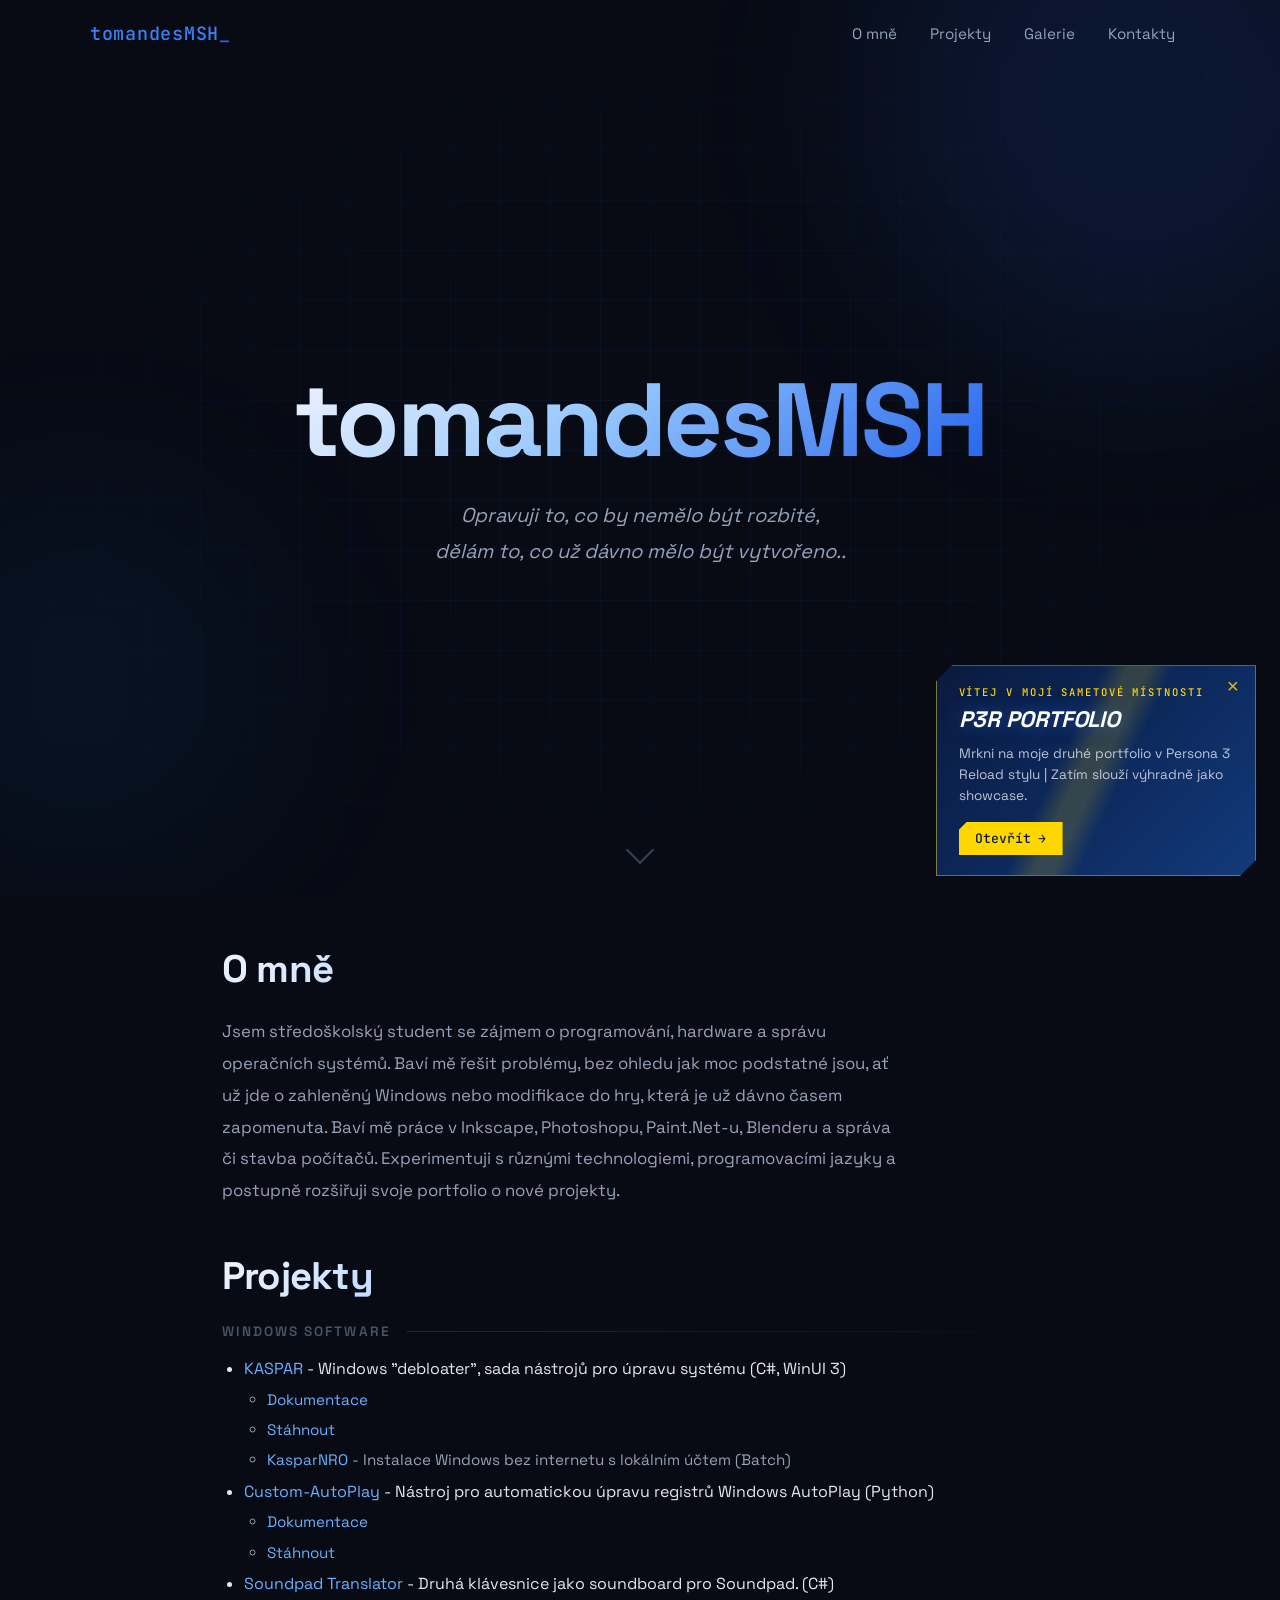
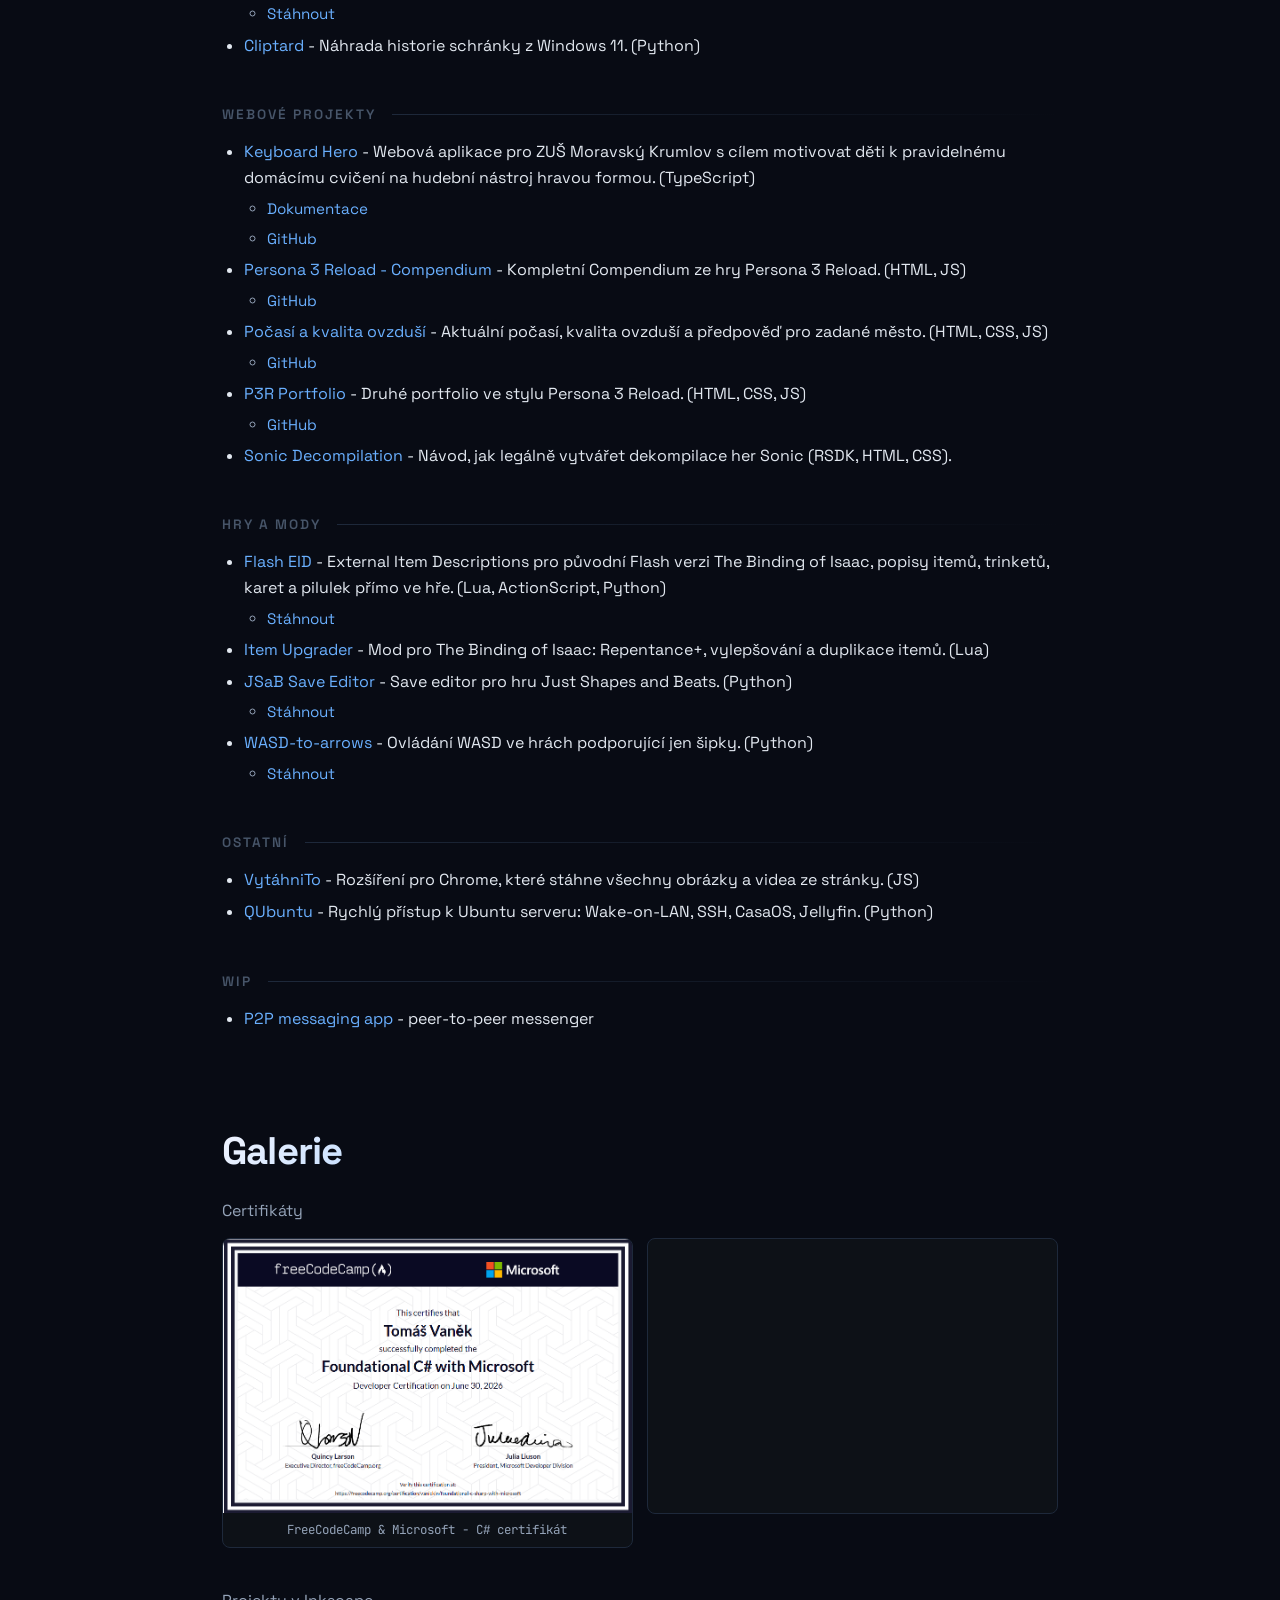
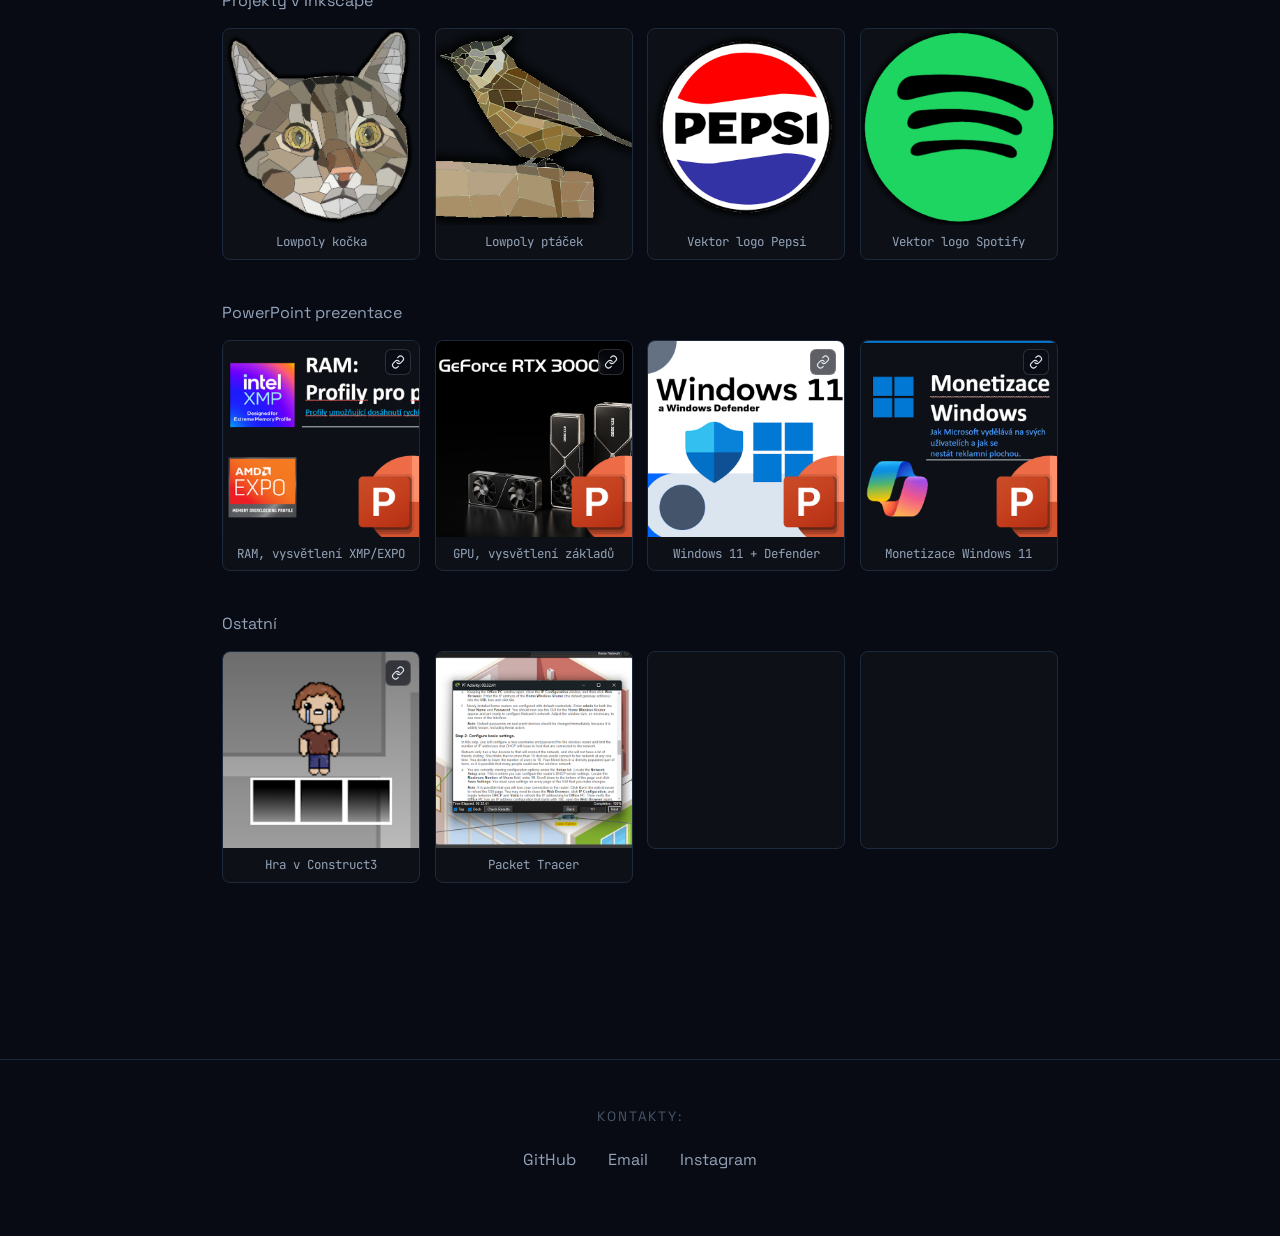
==== commit d51d3fdb: "updated." ====
--- a/index.html
+++ b/index.html
@@ -70,15 +70,21 @@
         <li><a href="https://github.com/tomandesMSH/KASPAR">KASPAR</a> - Windows "debloater", sada nástrojů pro úpravu systému (C#, WinUI 3)
           <ul>
             <li><a href="https://tomandesmsh.github.io/KASPARDocs/">Dokumentace</a></li>
+            <li><a href="https://github.com/tomandesMSH/KASPAR/releases/latest">Stáhnout</a></li>
             <li><a href="https://github.com/tomandesMSH/Windows-LocalAccount">KasparNRO</a> - Instalace Windows bez internetu s lokálním účtem (Batch)</li>
           </ul>
         </li>
         <li><a href="https://github.com/tomandesMSH/Custom-AutoPlay">Custom-AutoPlay</a> - Nástroj pro automatickou úpravu registrů Windows AutoPlay (Python)
           <ul>
             <li><a href="https://tomandesmsh.github.io/Custom-AutoPlay-Docs/">Dokumentace</a></li>
-          </ul>
-        </li>
-        <li><a href="https://github.com/tomandesMSH/SoundpadTranslator">Soundpad Translator</a> - Druhá klávesnice jako soundboard pro Soundpad. (C#)</li>
+            <li><a href="https://github.com/tomandesMSH/Custom-AutoPlay/releases/latest">Stáhnout</a></li>
+          </ul>
+        </li>
+        <li><a href="https://github.com/tomandesMSH/SoundpadTranslator">Soundpad Translator</a> - Druhá klávesnice jako soundboard pro Soundpad. (C#)
+          <ul>
+            <li><a href="https://github.com/tomandesMSH/SoundpadTranslator/releases/latest">Stáhnout</a></li>
+          </ul>
+        </li>
         <li><a href="https://github.com/tomandesMSH/Cliptard">Cliptard</a> - Náhrada historie schránky z Windows 11. (Python)</li>
       </ul>
 
@@ -110,9 +116,22 @@
 
       <h2 class="section-title">Hry a mody</h2>
       <ul class="project-list">
+        <li><a href="https://github.com/tomandesMSH/Flash-EID">Flash EID</a> - External Item Descriptions pro původní Flash verzi The Binding of Isaac, popisy itemů, trinketů, karet a pilulek přímo ve hře. (Lua, ActionScript, Python)
+          <ul>
+            <li><a href="https://github.com/tomandesMSH/Flash-EID/releases/latest">Stáhnout</a></li>
+          </ul>
+        </li>
         <li><a href="https://github.com/tomandesMSH/tboi-upgrader">Item Upgrader</a> - Mod pro The Binding of Isaac: Repentance+, vylepšování a duplikace itemů. (Lua)</li>
-        <li><a href="https://github.com/tomandesMSH/Just-Shapes-and-Beats-save-editor">JSaB Save Editor</a> - Save editor pro hru Just Shapes and Beats. (Python)</li>
-        <li><a href="https://github.com/tomandesMSH/WASD-to-arrows">WASD-to-arrows</a> - Ovládání WASD ve hrách podporující jen šipky. (Python)</li>
+        <li><a href="https://github.com/tomandesMSH/Just-Shapes-and-Beats-save-editor">JSaB Save Editor</a> - Save editor pro hru Just Shapes and Beats. (Python)
+          <ul>
+            <li><a href="https://github.com/tomandesMSH/Just-Shapes-and-Beats-save-editor/releases/latest">Stáhnout</a></li>
+          </ul>
+        </li>
+        <li><a href="https://github.com/tomandesMSH/WASD-to-arrows">WASD-to-arrows</a> - Ovládání WASD ve hrách podporující jen šipky. (Python)
+          <ul>
+            <li><a href="https://github.com/tomandesMSH/WASD-to-arrows/releases/latest">Stáhnout</a></li>
+          </ul>
+        </li>
       </ul>
 
       <h2 class="section-title">Ostatní</h2>
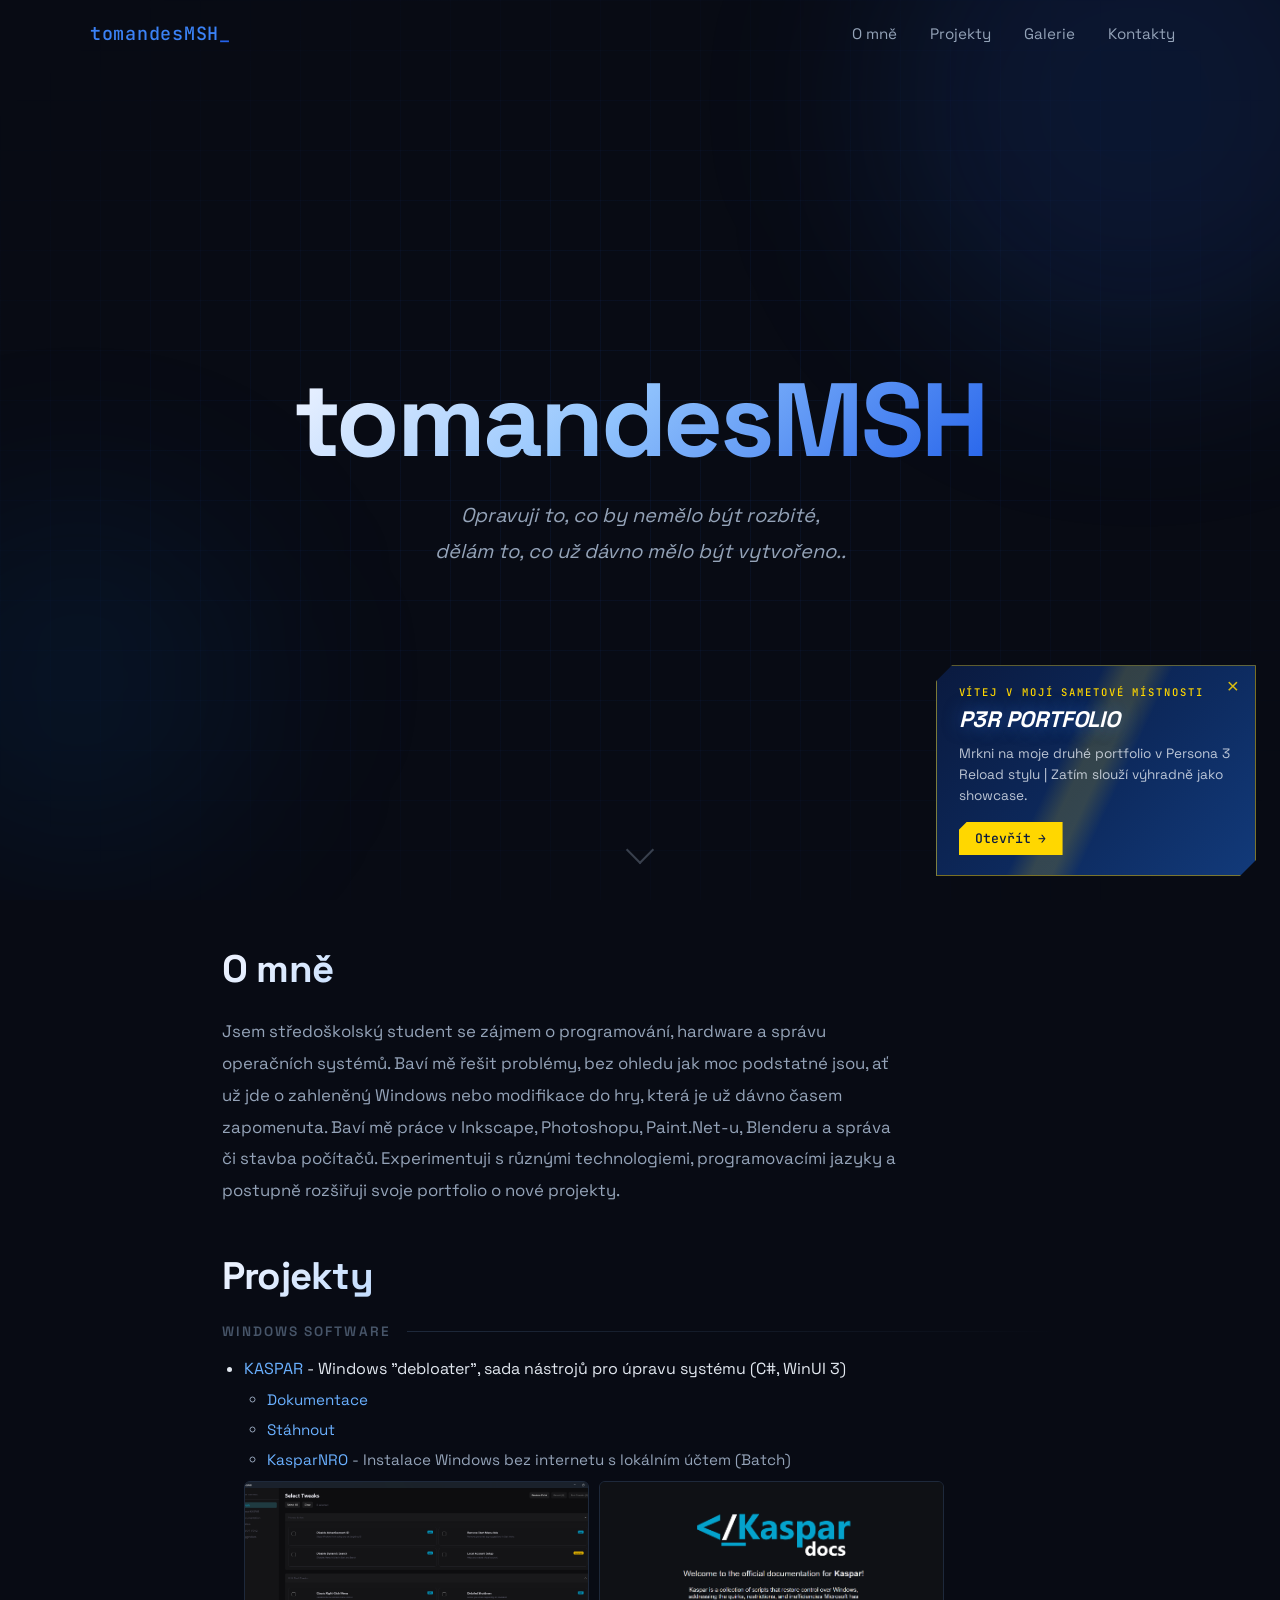
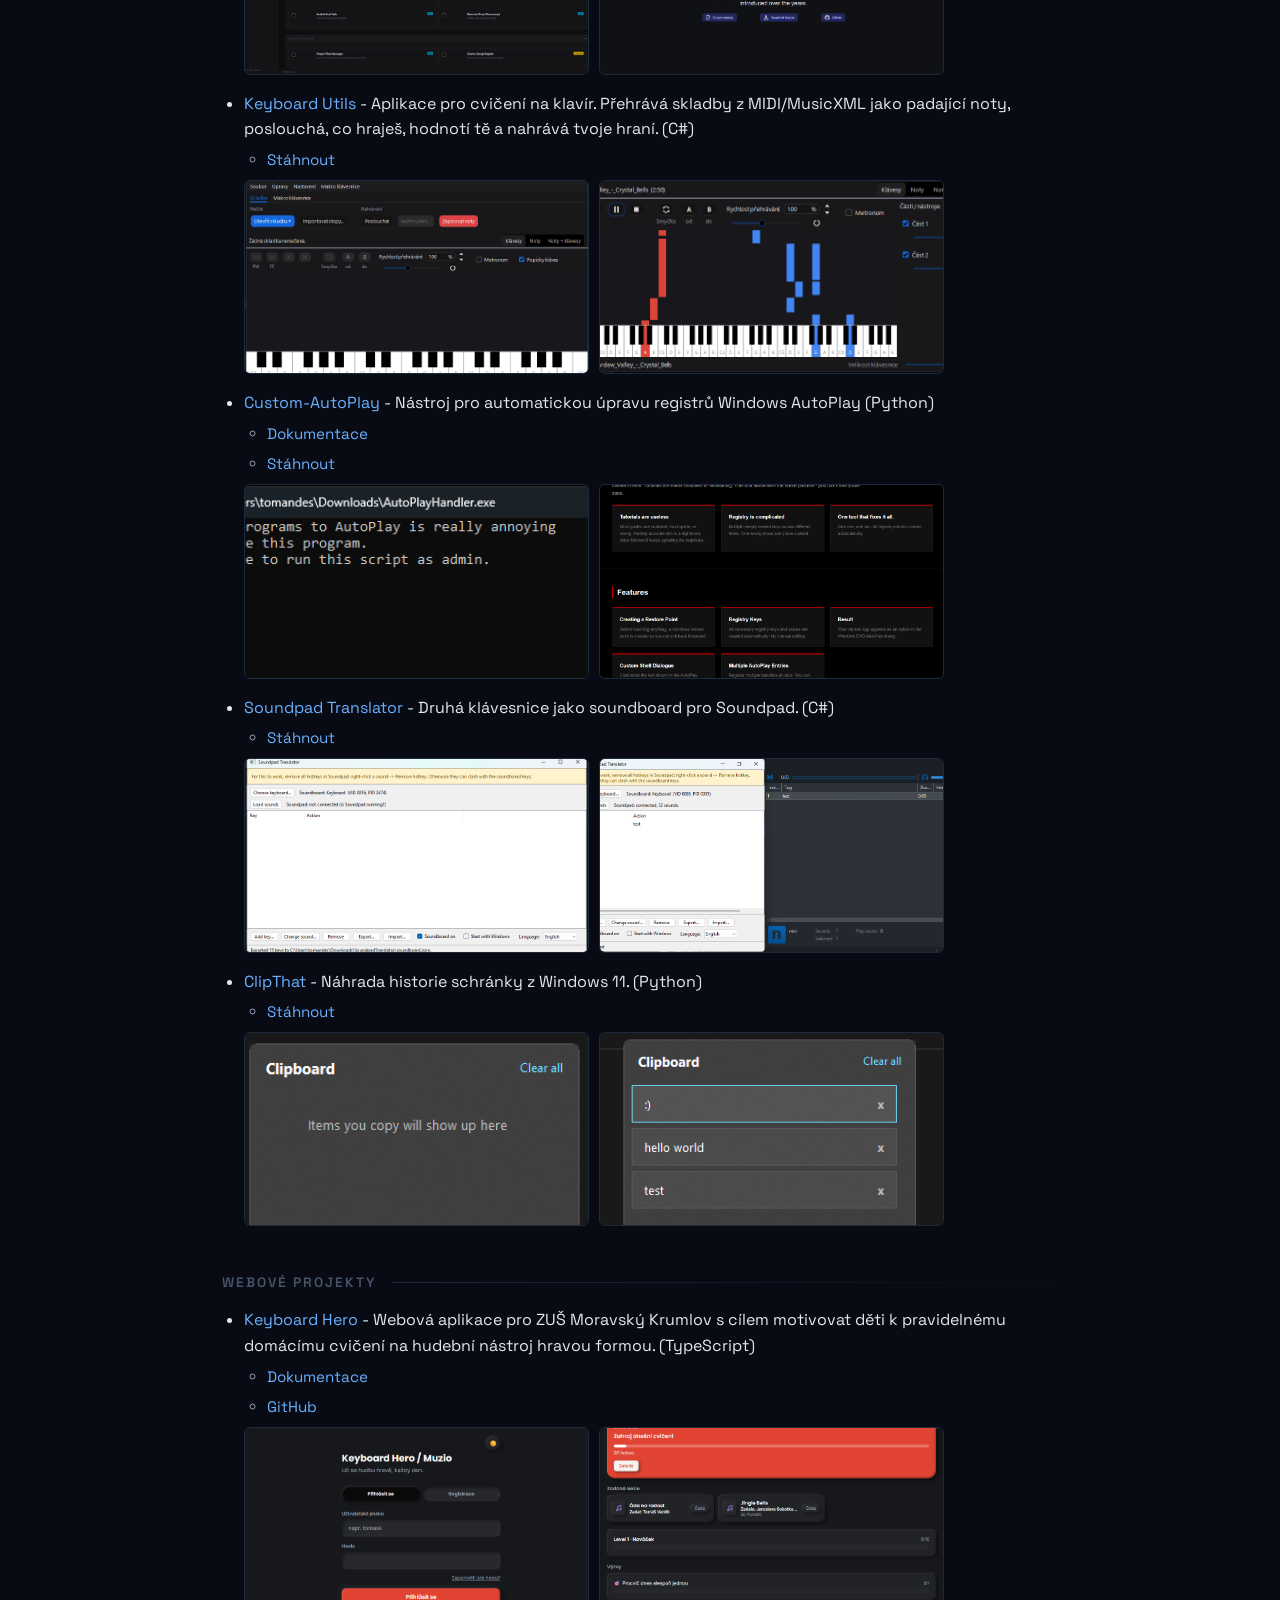
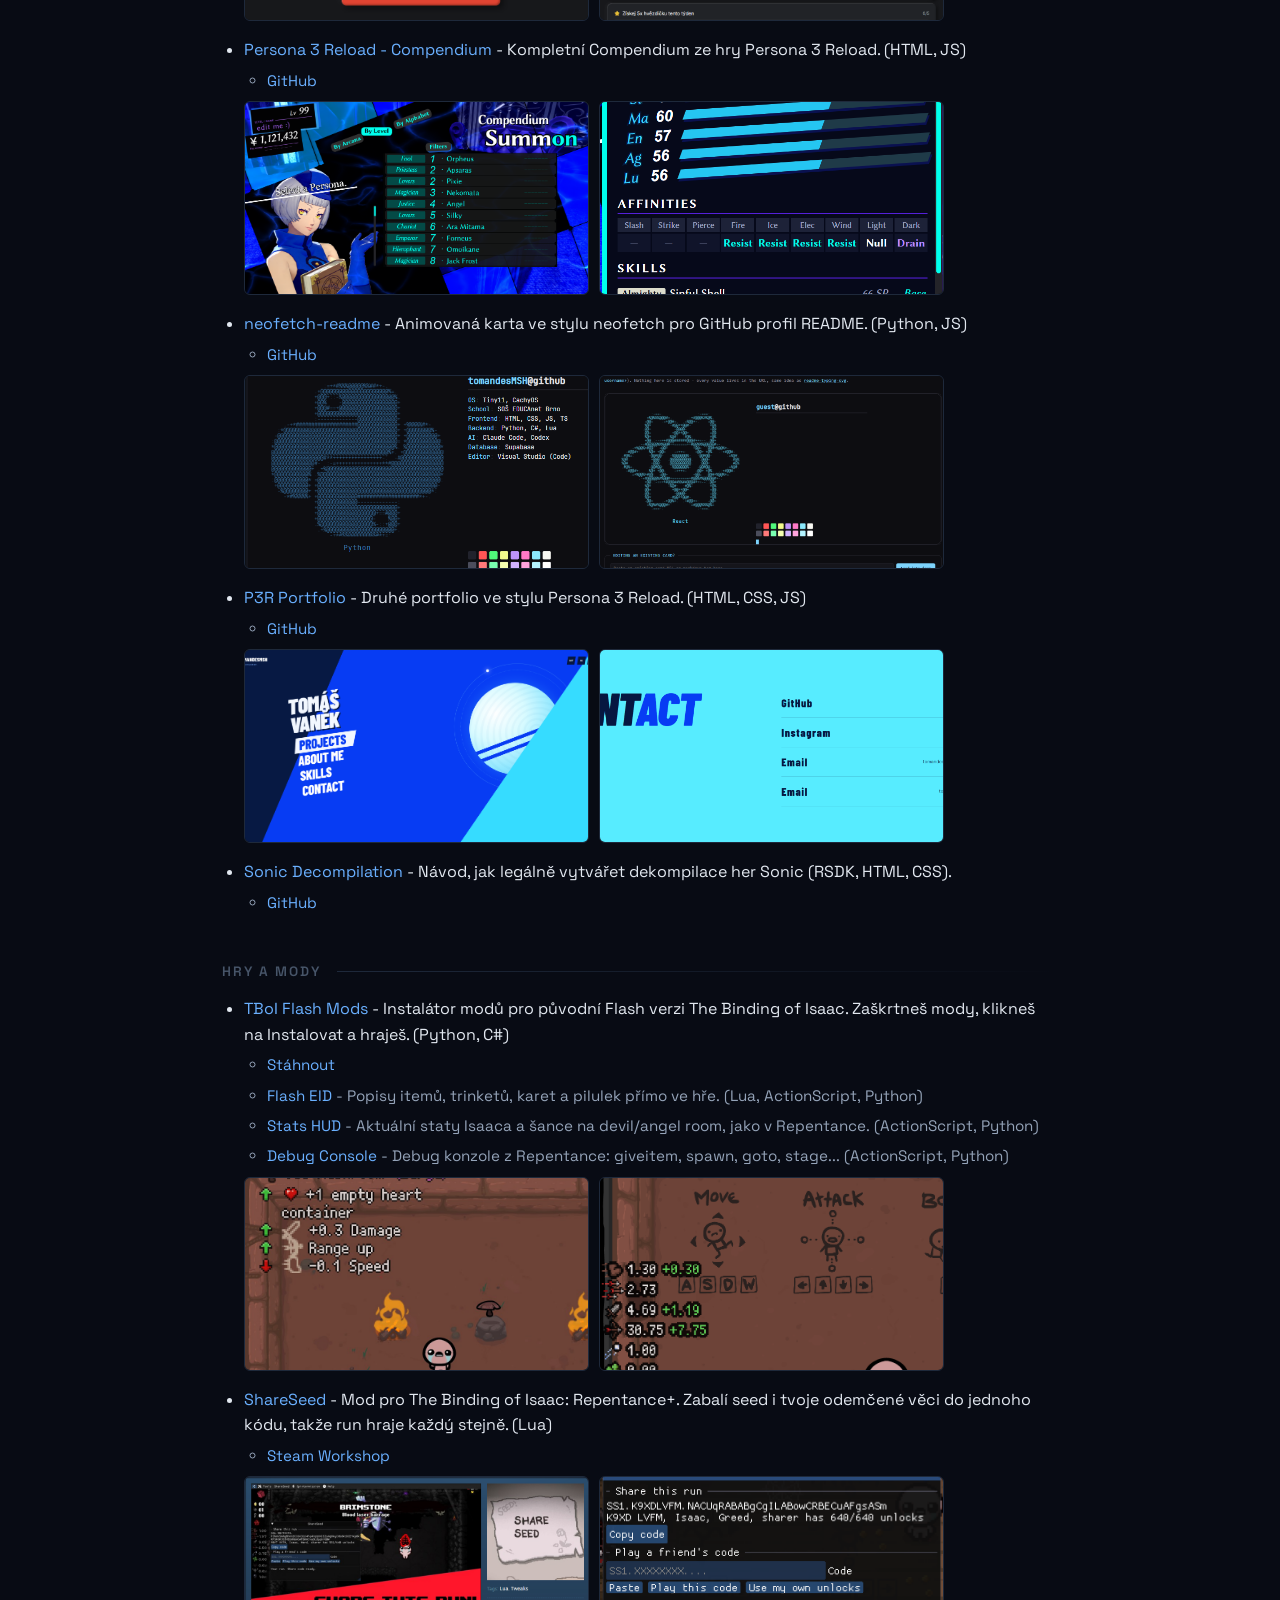
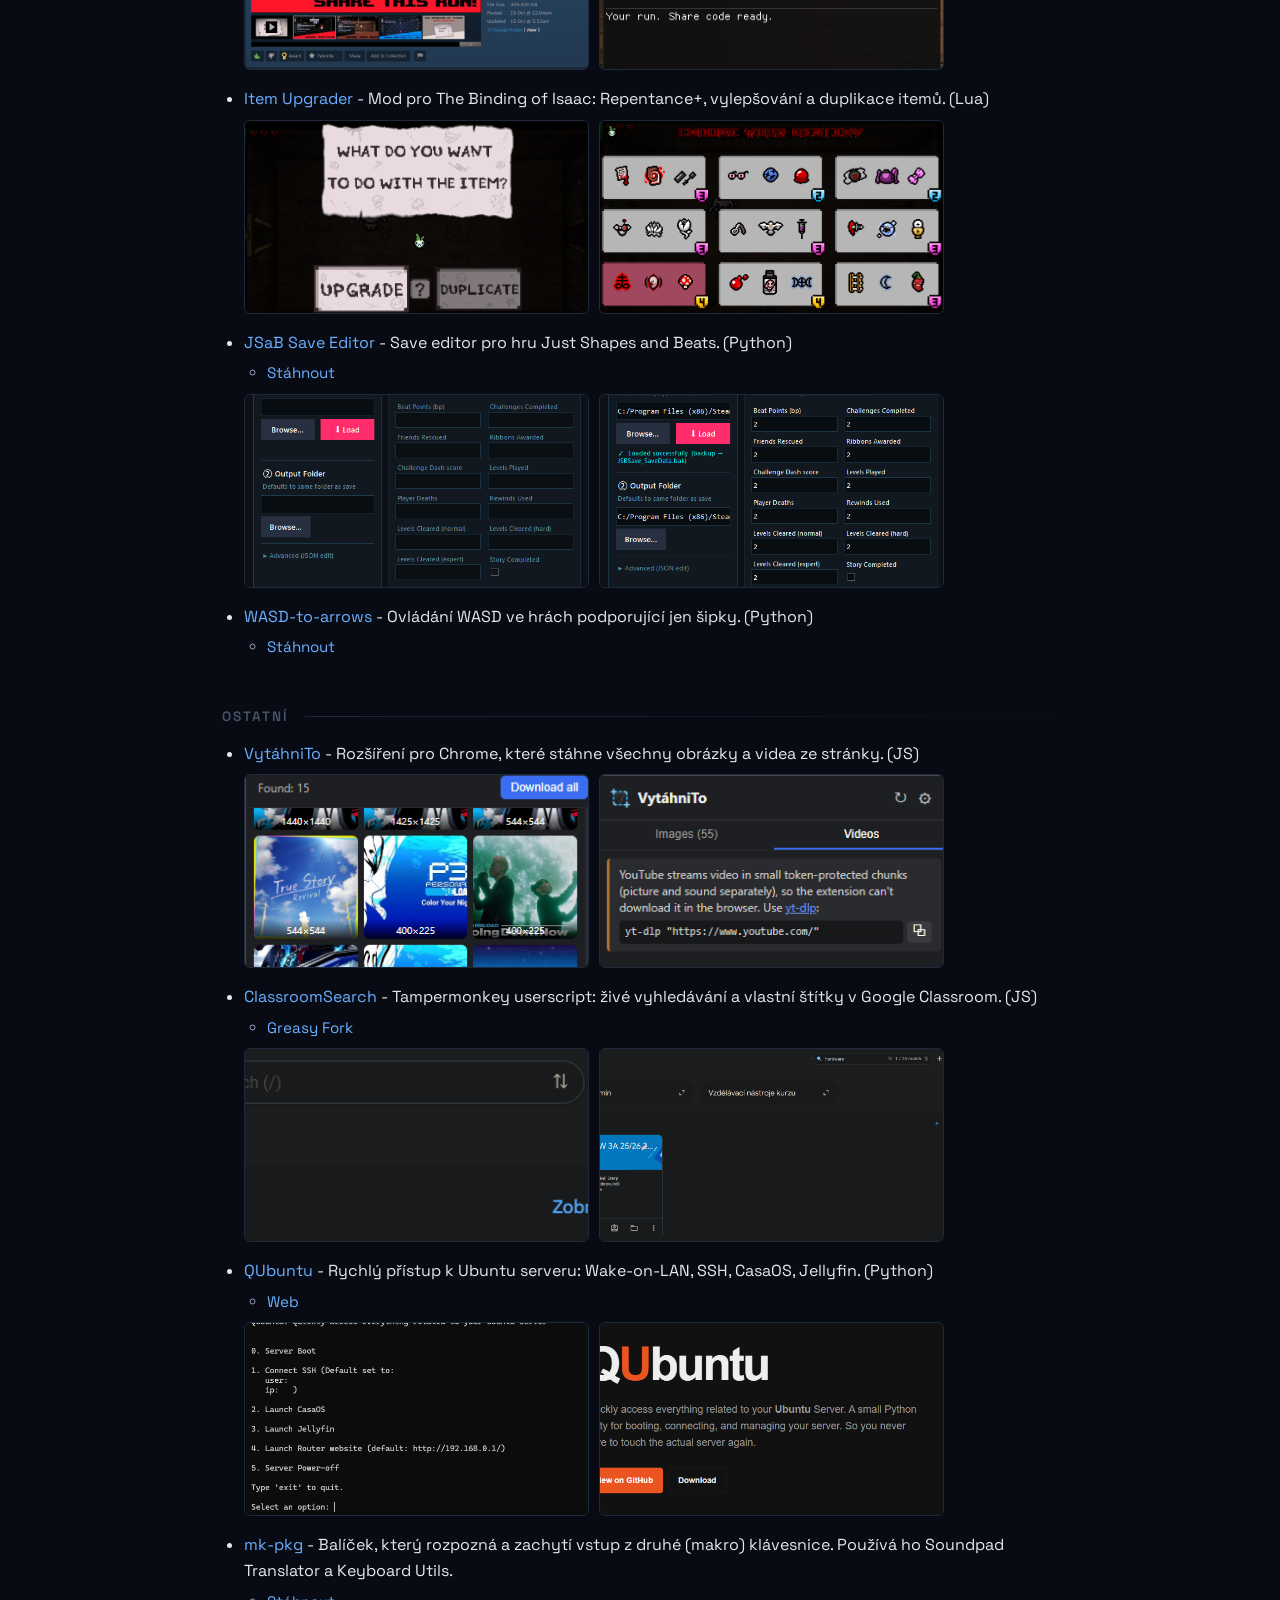
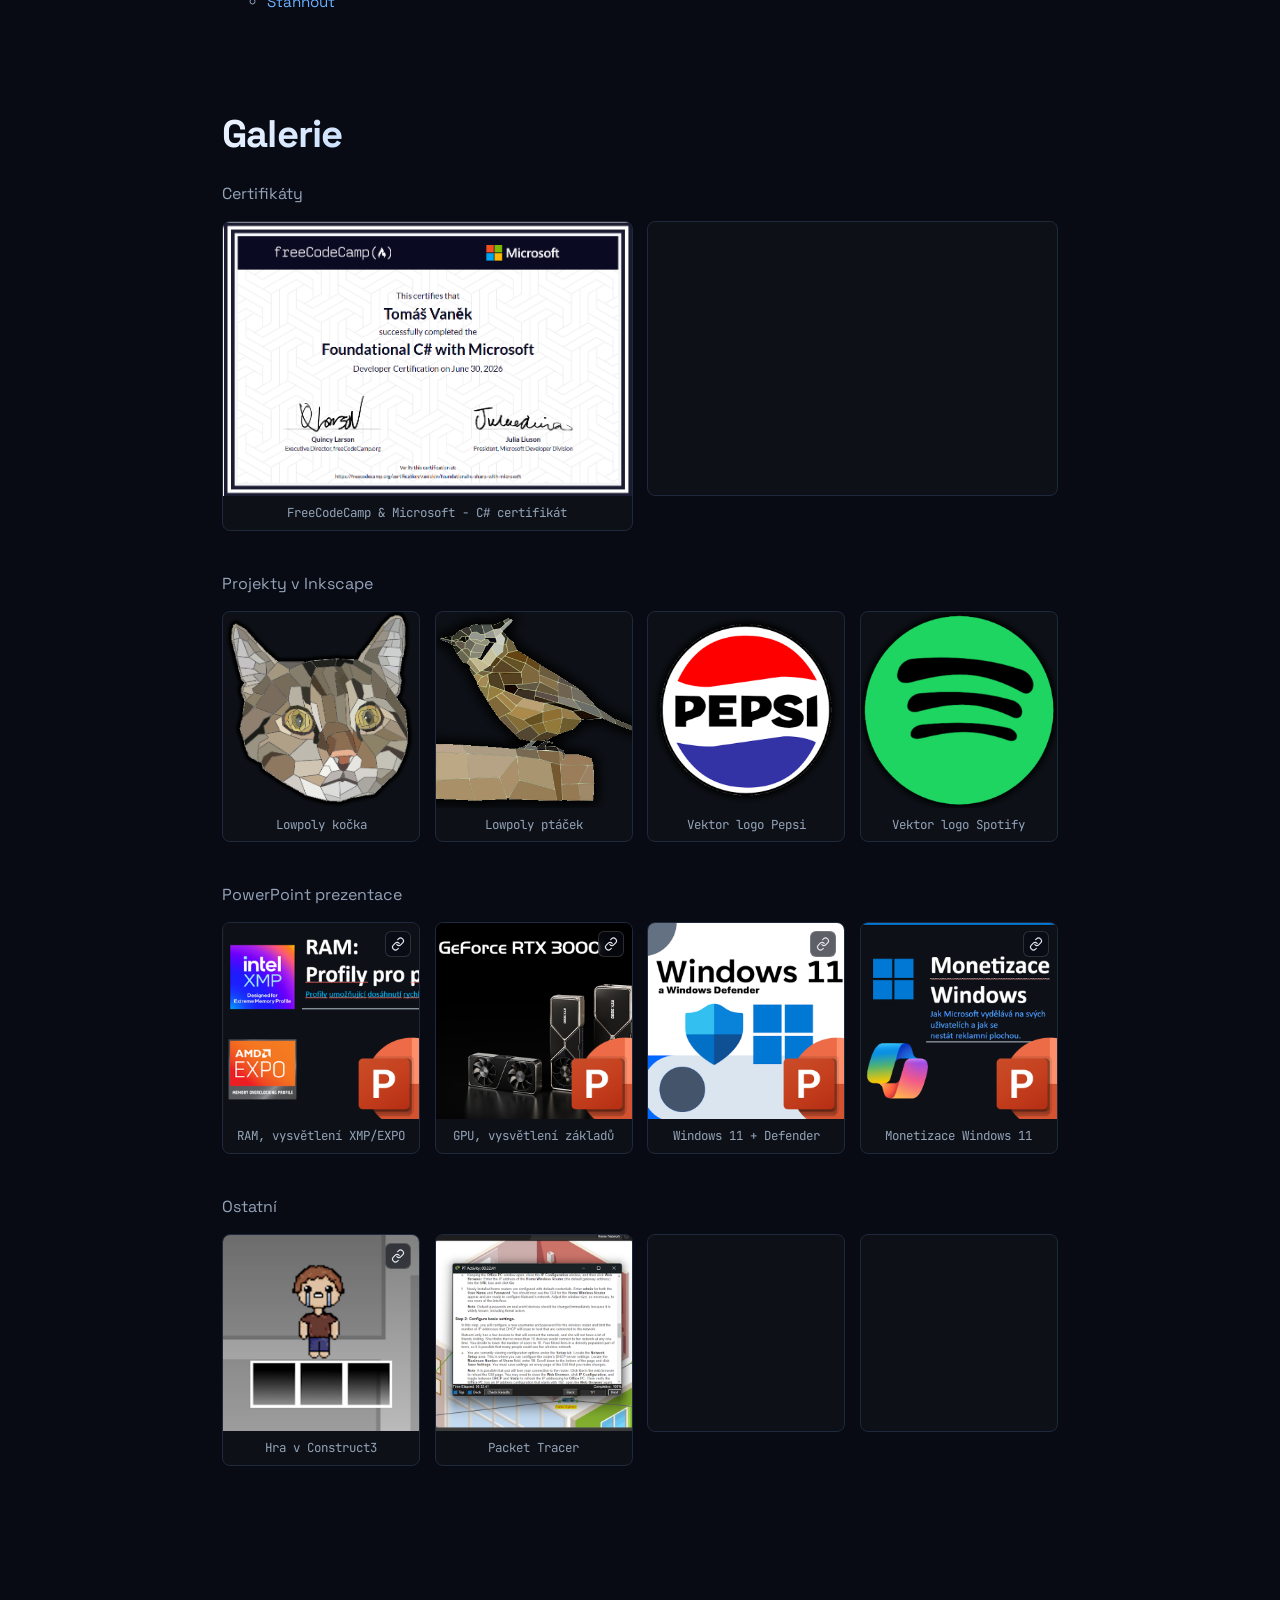
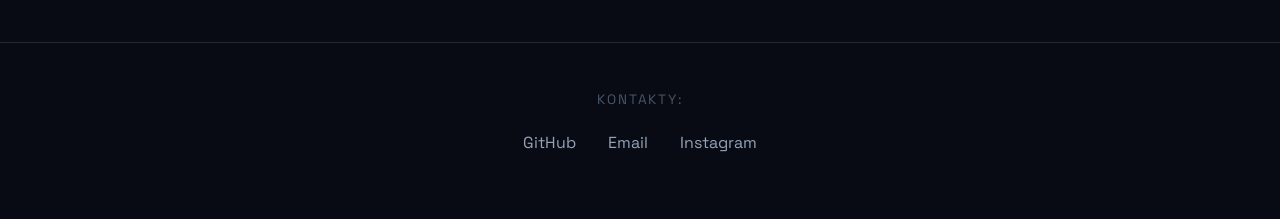
==== commit 2b94e81e: "+screenshoty" ====
--- a/index.html
+++ b/index.html
@@ -73,19 +73,48 @@
             <li><a href="https://github.com/tomandesMSH/KASPAR/releases/latest">Stáhnout</a></li>
             <li><a href="https://github.com/tomandesMSH/Windows-LocalAccount">KasparNRO</a> - Instalace Windows bez internetu s lokálním účtem (Batch)</li>
           </ul>
+          <div class="project-shots">
+            <figure class="shot" data-label="screenshots/kaspar-1.png"><img src="screenshots/kaspar-1.png" alt="KASPAR - screenshot 1" loading="lazy" onerror="this.remove()"></figure>
+            <figure class="shot" data-label="screenshots/kaspar-2.png"><img src="screenshots/kaspar-2.png" alt="KASPAR - screenshot 2" loading="lazy" onerror="this.remove()"></figure>
+          </div>
+        </li>
+        <li><a href="https://github.com/tomandesMSH/Keyboard-Utils">Keyboard Utils</a> - Aplikace pro cvičení na klavír. Přehrává skladby z MIDI/MusicXML jako padající noty, poslouchá, co hraješ, hodnotí tě a nahrává tvoje hraní. (C#)
+          <ul>
+            <li><a href="https://github.com/tomandesMSH/Keyboard-Utils/releases/latest">Stáhnout</a></li>
+          </ul>
+          <div class="project-shots">
+            <figure class="shot" data-label="screenshots/keyboard-utils-1.png"><img src="screenshots/keyboard-utils-1.png" alt="Keyboard Utils - screenshot 1" loading="lazy" onerror="this.remove()"></figure>
+            <figure class="shot" data-label="screenshots/keyboard-utils-2.png"><img src="screenshots/keyboard-utils-2.png" alt="Keyboard Utils - screenshot 2" loading="lazy" onerror="this.remove()"></figure>
+          </div>
         </li>
         <li><a href="https://github.com/tomandesMSH/Custom-AutoPlay">Custom-AutoPlay</a> - Nástroj pro automatickou úpravu registrů Windows AutoPlay (Python)
           <ul>
             <li><a href="https://tomandesmsh.github.io/Custom-AutoPlay-Docs/">Dokumentace</a></li>
             <li><a href="https://github.com/tomandesMSH/Custom-AutoPlay/releases/latest">Stáhnout</a></li>
           </ul>
+          <div class="project-shots">
+            <figure class="shot" data-label="screenshots/custom-autoplay-1.png"><img src="screenshots/custom-autoplay-1.png" alt="Custom-AutoPlay - screenshot 1" loading="lazy" onerror="this.remove()"></figure>
+            <figure class="shot" data-label="screenshots/custom-autoplay-2.png"><img src="screenshots/custom-autoplay-2.png" alt="Custom-AutoPlay - screenshot 2" loading="lazy" onerror="this.remove()"></figure>
+          </div>
         </li>
         <li><a href="https://github.com/tomandesMSH/SoundpadTranslator">Soundpad Translator</a> - Druhá klávesnice jako soundboard pro Soundpad. (C#)
           <ul>
             <li><a href="https://github.com/tomandesMSH/SoundpadTranslator/releases/latest">Stáhnout</a></li>
           </ul>
-        </li>
-        <li><a href="https://github.com/tomandesMSH/Cliptard">Cliptard</a> - Náhrada historie schránky z Windows 11. (Python)</li>
+          <div class="project-shots">
+            <figure class="shot" data-label="screenshots/soundpad-translator-1.png"><img src="screenshots/soundpad-translator-1.png" alt="Soundpad Translator - screenshot 1" loading="lazy" onerror="this.remove()"></figure>
+            <figure class="shot" data-label="screenshots/soundpad-translator-2.png"><img src="screenshots/soundpad-translator-2.png" alt="Soundpad Translator - screenshot 2" loading="lazy" onerror="this.remove()"></figure>
+          </div>
+        </li>
+        <li><a href="https://github.com/tomandesMSH/ClipThat">ClipThat</a> - Náhrada historie schránky z Windows 11. (Python)
+          <ul>
+            <li><a href="https://github.com/tomandesMSH/ClipThat/releases/latest">Stáhnout</a></li>
+          </ul>
+          <div class="project-shots">
+            <figure class="shot" data-label="screenshots/clipthat-1.png"><img src="screenshots/clipthat-1.png" alt="ClipThat - screenshot 1" loading="lazy" onerror="this.remove()"></figure>
+            <figure class="shot" data-label="screenshots/clipthat-2.png"><img src="screenshots/clipthat-2.png" alt="ClipThat - screenshot 2" loading="lazy" onerror="this.remove()"></figure>
+          </div>
+        </li>
       </ul>
 
       <h2 class="section-title">Webové projekty</h2>
@@ -95,37 +124,82 @@
             <li><a href="https://tomandesmsh.github.io/Keyboard-Hero-Docs/">Dokumentace</a></li>
             <li><a href="https://github.com/tomandesMSH/Keyboard-Hero">GitHub</a></li>
           </ul>
+          <div class="project-shots">
+            <figure class="shot" data-label="screenshots/keyboard-hero-1.png"><img src="screenshots/keyboard-hero-1.png" alt="Keyboard Hero - screenshot 1" loading="lazy" onerror="this.remove()"></figure>
+            <figure class="shot" data-label="screenshots/keyboard-hero-2.png"><img src="screenshots/keyboard-hero-2.png" alt="Keyboard Hero - screenshot 2" loading="lazy" onerror="this.remove()"></figure>
+          </div>
         </li>
         <li><a href="https://tomandesmsh.github.io/compendium-p3r/">Persona 3 Reload - Compendium</a> - Kompletní Compendium ze hry Persona 3 Reload. (HTML, JS)
           <ul>
             <li><a href="https://github.com/tomandesMSH/compendium-p3r">GitHub</a></li>
           </ul>
-        </li>
-        <li><a href="https://tomandesmsh.github.io/weather_api_design/">Počasí a kvalita ovzduší</a> - Aktuální počasí, kvalita ovzduší a předpověď pro zadané město. (HTML, CSS, JS)
-          <ul>
-            <li><a href="https://github.com/tomandesMSH/weather_api_design">GitHub</a></li>
-          </ul>
+          <div class="project-shots">
+            <figure class="shot" data-label="screenshots/compendium-p3r-1.png"><img src="screenshots/compendium-p3r-1.png" alt="Persona 3 Reload - Compendium - screenshot 1" loading="lazy" onerror="this.remove()"></figure>
+            <figure class="shot" data-label="screenshots/compendium-p3r-2.png"><img src="screenshots/compendium-p3r-2.png" alt="Persona 3 Reload - Compendium - screenshot 2" loading="lazy" onerror="this.remove()"></figure>
+          </div>
+        </li>
+        <li><a href="https://neofetch-readme.vercel.app/">neofetch-readme</a> - Animovaná karta ve stylu neofetch pro GitHub profil README. (Python, JS)
+          <ul>
+            <li><a href="https://github.com/tomandesMSH/neofetch-readme">GitHub</a></li>
+          </ul>
+          <div class="project-shots">
+            <figure class="shot" data-label="screenshots/neofetch-readme-1.png"><img src="screenshots/neofetch-readme-1.png" alt="neofetch-readme - screenshot 1" loading="lazy" onerror="this.remove()"></figure>
+            <figure class="shot" data-label="screenshots/neofetch-readme-2.png"><img src="screenshots/neofetch-readme-2.png" alt="neofetch-readme - screenshot 2" loading="lazy" onerror="this.remove()"></figure>
+          </div>
         </li>
         <li><a href="https://tomandesmsh.github.io/P3Rp/">P3R Portfolio</a> - Druhé portfolio ve stylu Persona 3 Reload. (HTML, CSS, JS)
           <ul>
             <li><a href="https://github.com/tomandesMSH/P3Rp">GitHub</a></li>
           </ul>
-        </li>
-        <li><a href="https://tomandesmsh.github.io/SonicDecomp/">Sonic Decompilation</a> - Návod, jak legálně vytvářet dekompilace her Sonic (RSDK, HTML, CSS).</li>
+          <div class="project-shots">
+            <figure class="shot" data-label="screenshots/p3r-portfolio-1.png"><img src="screenshots/p3r-portfolio-1.png" alt="P3R Portfolio - screenshot 1" loading="lazy" onerror="this.remove()"></figure>
+            <figure class="shot" data-label="screenshots/p3r-portfolio-2.png"><img src="screenshots/p3r-portfolio-2.png" alt="P3R Portfolio - screenshot 2" loading="lazy" onerror="this.remove()"></figure>
+          </div>
+        </li>
+        <li><a href="https://tomandesmsh.github.io/SonicDecomp/">Sonic Decompilation</a> - Návod, jak legálně vytvářet dekompilace her Sonic (RSDK, HTML, CSS).
+          <ul>
+            <li><a href="https://github.com/tomandesMSH/SonicDecomp">GitHub</a></li>
+          </ul>
+        </li>
       </ul>
 
       <h2 class="section-title">Hry a mody</h2>
       <ul class="project-list">
-        <li><a href="https://github.com/tomandesMSH/Flash-EID">Flash EID</a> - External Item Descriptions pro původní Flash verzi The Binding of Isaac, popisy itemů, trinketů, karet a pilulek přímo ve hře. (Lua, ActionScript, Python)
-          <ul>
-            <li><a href="https://github.com/tomandesMSH/Flash-EID/releases/latest">Stáhnout</a></li>
-          </ul>
-        </li>
-        <li><a href="https://github.com/tomandesMSH/tboi-upgrader">Item Upgrader</a> - Mod pro The Binding of Isaac: Repentance+, vylepšování a duplikace itemů. (Lua)</li>
+        <li><a href="https://github.com/tomandesMSH/FlashTBoI-Mods">TBoI Flash Mods</a> - Instalátor modů pro původní Flash verzi The Binding of Isaac. Zaškrtneš mody, klikneš na Instalovat a hraješ. (Python, C#)
+          <ul>
+            <li><a href="https://github.com/tomandesMSH/FlashTBoI-Mods/releases/latest">Stáhnout</a></li>
+            <li><a href="https://github.com/tomandesMSH/FlashTBoI-EID">Flash EID</a> - Popisy itemů, trinketů, karet a pilulek přímo ve hře. (Lua, ActionScript, Python)</li>
+            <li><a href="https://github.com/tomandesMSH/FlashTBoI-StatsHUD">Stats HUD</a> - Aktuální staty Isaaca a šance na devil/angel room, jako v Repentance. (ActionScript, Python)</li>
+            <li><a href="https://github.com/tomandesMSH/FlashTBoI-DebugConsole">Debug Console</a> - Debug konzole z Repentance: giveitem, spawn, goto, stage... (ActionScript, Python)</li>
+          </ul>
+          <div class="project-shots">
+            <figure class="shot" data-label="screenshots/tboi-flash-mods-1.png"><img src="screenshots/tboi-flash-mods-1.png" alt="TBoI Flash Mods - screenshot 1" loading="lazy" onerror="this.remove()"></figure>
+            <figure class="shot" data-label="screenshots/tboi-flash-mods-2.png"><img src="screenshots/tboi-flash-mods-2.png" alt="TBoI Flash Mods - screenshot 2" loading="lazy" onerror="this.remove()"></figure>
+          </div>
+        </li>
+        <li><a href="https://github.com/tomandesMSH/ShareSeed">ShareSeed</a> - Mod pro The Binding of Isaac: Repentance+. Zabalí seed i tvoje odemčené věci do jednoho kódu, takže run hraje každý stejně. (Lua)
+          <ul>
+            <li><a href="https://steamcommunity.com/sharedfiles/filedetails/?id=3819928092">Steam Workshop</a></li>
+          </ul>
+          <div class="project-shots">
+            <figure class="shot" data-label="screenshots/shareseed-1.png"><img src="screenshots/shareseed-1.png" alt="ShareSeed - screenshot 1" loading="lazy" onerror="this.remove()"></figure>
+            <figure class="shot" data-label="screenshots/shareseed-2.png"><img src="screenshots/shareseed-2.png" alt="ShareSeed - screenshot 2" loading="lazy" onerror="this.remove()"></figure>
+          </div>
+        </li>
+        <li><a href="https://github.com/tomandesMSH/tboi-upgrader">Item Upgrader</a> - Mod pro The Binding of Isaac: Repentance+, vylepšování a duplikace itemů. (Lua)
+          <div class="project-shots">
+            <figure class="shot" data-label="screenshots/item-upgrader-1.png"><img src="screenshots/item-upgrader-1.png" alt="Item Upgrader - screenshot 1" loading="lazy" onerror="this.remove()"></figure>
+            <figure class="shot" data-label="screenshots/item-upgrader-2.png"><img src="screenshots/item-upgrader-2.png" alt="Item Upgrader - screenshot 2" loading="lazy" onerror="this.remove()"></figure>
+          </div>
+        </li>
         <li><a href="https://github.com/tomandesMSH/Just-Shapes-and-Beats-save-editor">JSaB Save Editor</a> - Save editor pro hru Just Shapes and Beats. (Python)
           <ul>
             <li><a href="https://github.com/tomandesMSH/Just-Shapes-and-Beats-save-editor/releases/latest">Stáhnout</a></li>
           </ul>
+          <div class="project-shots">
+            <figure class="shot" data-label="screenshots/jsab-save-editor-1.png"><img src="screenshots/jsab-save-editor-1.png" alt="JSaB Save Editor - screenshot 1" loading="lazy" onerror="this.remove()"></figure>
+            <figure class="shot" data-label="screenshots/jsab-save-editor-2.png"><img src="screenshots/jsab-save-editor-2.png" alt="JSaB Save Editor - screenshot 2" loading="lazy" onerror="this.remove()"></figure>
+          </div>
         </li>
         <li><a href="https://github.com/tomandesMSH/WASD-to-arrows">WASD-to-arrows</a> - Ovládání WASD ve hrách podporující jen šipky. (Python)
           <ul>
@@ -136,14 +210,37 @@
 
       <h2 class="section-title">Ostatní</h2>
       <ul class="project-list">
-        <li><a href="https://github.com/tomandesMSH/VytahniTo">VytáhniTo</a> - Rozšíření pro Chrome, které stáhne všechny obrázky a videa ze stránky. (JS)</li>
-        <li><a href="https://github.com/tomandesMSH/QUbuntu-pub">QUbuntu</a> - Rychlý přístup k Ubuntu serveru: Wake-on-LAN, SSH, CasaOS, Jellyfin. (Python)</li>
+        <li><a href="https://github.com/tomandesMSH/VytahniTo">VytáhniTo</a> - Rozšíření pro Chrome, které stáhne všechny obrázky a videa ze stránky. (JS)
+          <div class="project-shots">
+            <figure class="shot" data-label="screenshots/vytahnito-1.png"><img src="screenshots/vytahnito-1.png" alt="VytáhniTo - screenshot 1" loading="lazy" onerror="this.remove()"></figure>
+            <figure class="shot" data-label="screenshots/vytahnito-2.png"><img src="screenshots/vytahnito-2.png" alt="VytáhniTo - screenshot 2" loading="lazy" onerror="this.remove()"></figure>
+          </div>
+        </li>
+        <li><a href="https://github.com/tomandesMSH/ClassroomSearch">ClassroomSearch</a> - Tampermonkey userscript: živé vyhledávání a vlastní štítky v Google Classroom. (JS)
+          <ul>
+            <li><a href="https://greasyfork.org/en/scripts/604099-google-classroom-search">Greasy Fork</a></li>
+          </ul>
+          <div class="project-shots">
+            <figure class="shot" data-label="screenshots/classroomsearch-1.png"><img src="screenshots/classroomsearch-1.png" alt="ClassroomSearch - screenshot 1" loading="lazy" onerror="this.remove()"></figure>
+            <figure class="shot" data-label="screenshots/classroomsearch-2.png"><img src="screenshots/classroomsearch-2.png" alt="ClassroomSearch - screenshot 2" loading="lazy" onerror="this.remove()"></figure>
+          </div>
+        </li>
+        <li><a href="https://github.com/tomandesMSH/QUbuntu">QUbuntu</a> - Rychlý přístup k Ubuntu serveru: Wake-on-LAN, SSH, CasaOS, Jellyfin. (Python)
+          <ul>
+            <li><a href="https://tomandesmsh.github.io/QUbuntu/">Web</a></li>
+          </ul>
+          <div class="project-shots">
+            <figure class="shot" data-label="screenshots/qubuntu-1.png"><img src="screenshots/qubuntu-1.png" alt="QUbuntu - screenshot 1" loading="lazy" onerror="this.remove()"></figure>
+            <figure class="shot" data-label="screenshots/qubuntu-2.png"><img src="screenshots/qubuntu-2.png" alt="QUbuntu - screenshot 2" loading="lazy" onerror="this.remove()"></figure>
+          </div>
+        </li>
+        <li><a href="https://github.com/tomandesMSH/mk-pkg">mk-pkg</a> - Balíček, který rozpozná a zachytí vstup z druhé (makro) klávesnice. Používá ho Soundpad Translator a Keyboard Utils.
+          <ul>
+            <li><a href="https://github.com/tomandesMSH/mk-pkg/releases/latest">Stáhnout</a></li>
+          </ul>
+        </li>
       </ul>
 
-      <h2 class="section-title">WIP</h2>
-      <ul class="project-list">
-        <li><a href="#">P2P messaging app</a> - peer-to-peer messenger</li>
-      </ul>
     </section>
 
     <section class="content-section reveal" id="gallery">
@@ -320,7 +417,7 @@
     const lightbox = document.getElementById('lightbox');
     const lightboxImg = document.getElementById('lightbox-img');
 
-    document.querySelectorAll('.gallery-item img').forEach(img => {
+    document.querySelectorAll('.gallery-item img, .shot img').forEach(img => {
       if (img.closest('a')) return; // skip images that are inside a link
       img.style.cursor = 'zoom-in';
       img.addEventListener('click', () => {
--- a/style.css
+++ b/style.css
@@ -273,6 +273,41 @@
 }
 .project-list a:hover { color: var(--blue-glow); }
 .project-list a:visited { color: #b48fff; }
+
+/* Screenshoty projektu: dokud obrázek neexistuje, ukáže se rámeček s cestou k souboru */
+.project-shots {
+  display: grid;
+  grid-template-columns: repeat(2, minmax(0, 1fr));
+  gap: 10px;
+  max-width: 700px;
+  margin: 8px 0 16px;
+}
+.shot {
+  position: relative;
+  margin: 0;
+  aspect-ratio: 16 / 9;
+  border: 1px dashed var(--text-muted);
+  border-radius: 6px;
+  background: var(--bg-card);
+  overflow: hidden;
+}
+.shot::before {
+  content: attr(data-label);
+  position: absolute; inset: 0;
+  display: flex; align-items: center; justify-content: center;
+  padding: 8px; text-align: center;
+  font-family: var(--mono); font-size: 0.7rem;
+  color: var(--text-sub);
+  overflow-wrap: anywhere;
+}
+.shot img {
+  position: relative;
+  display: block;
+  width: 100%; height: 100%;
+  object-fit: cover;
+  cursor: zoom-in;
+}
+.shot:has(img) { border: 1px solid var(--border); }
 
 /* ─── Footer ─────────────────────────────────────────────────────────────── */
 footer {
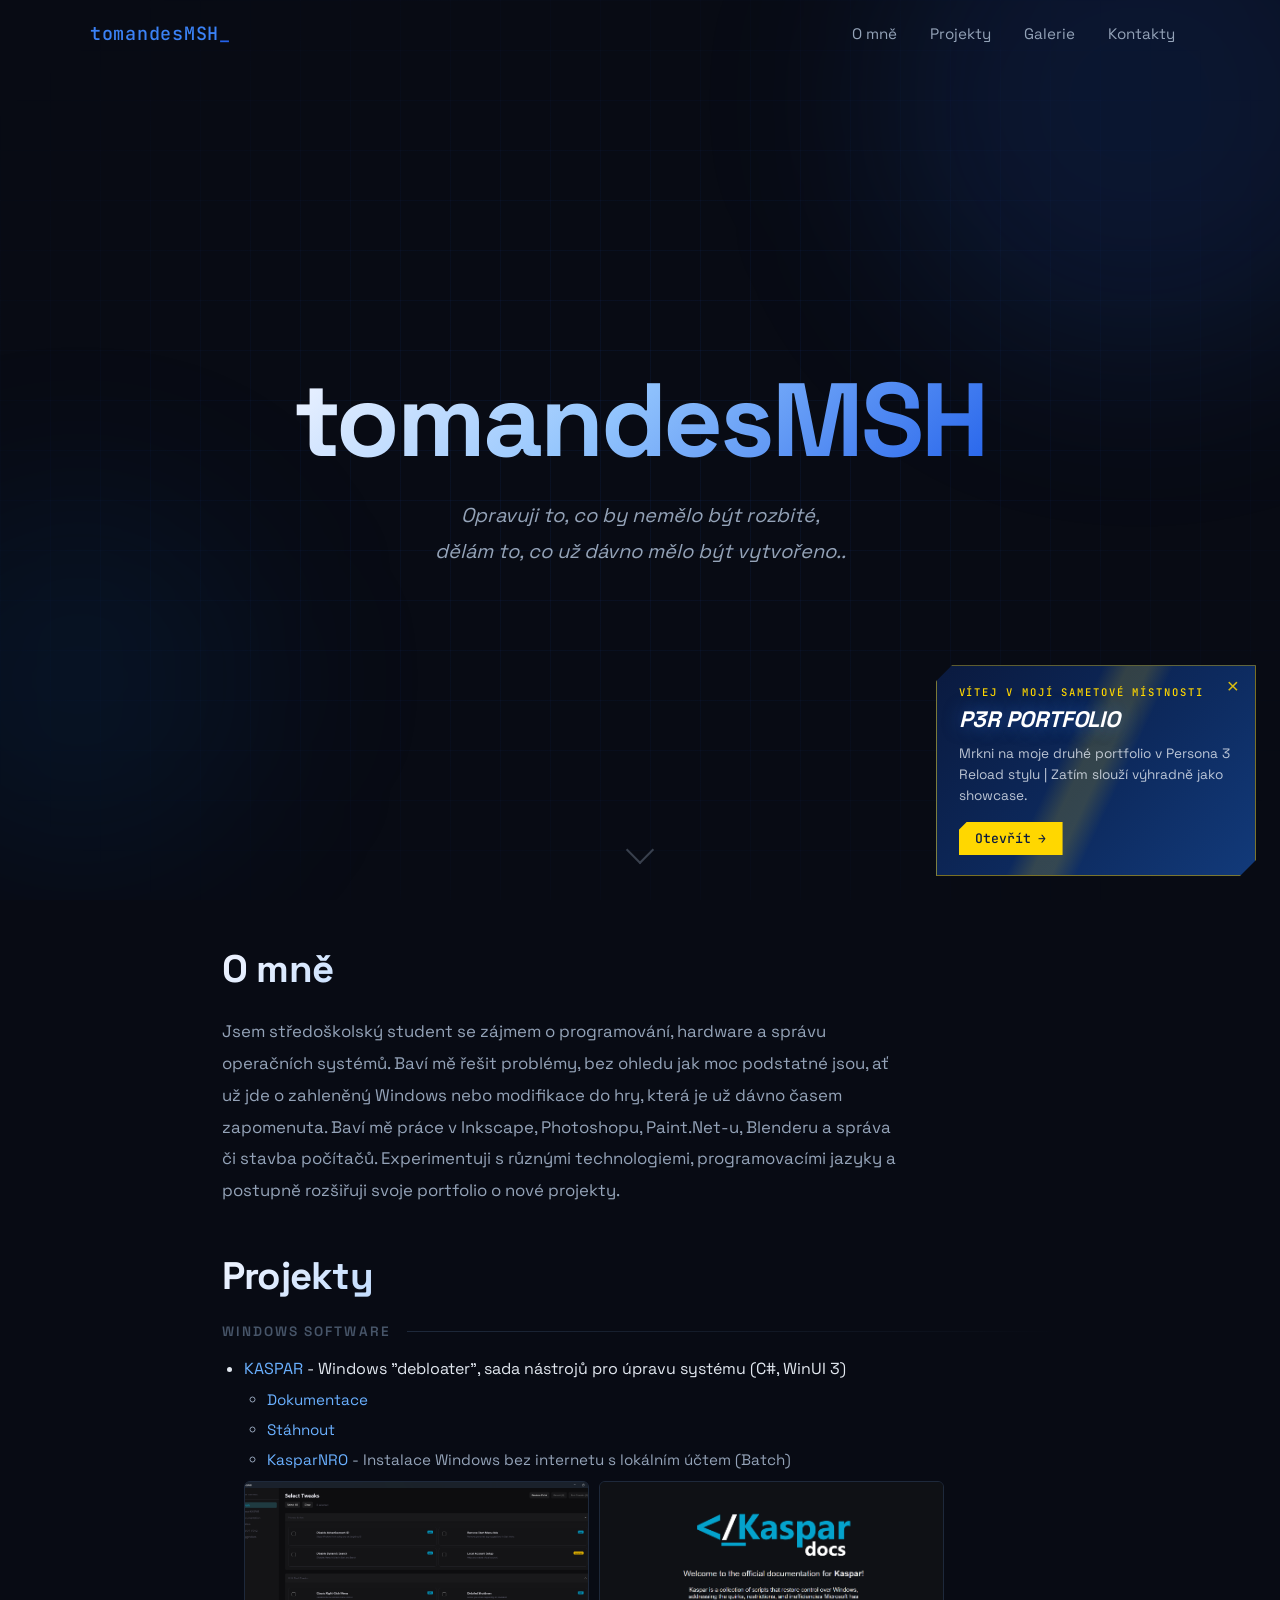
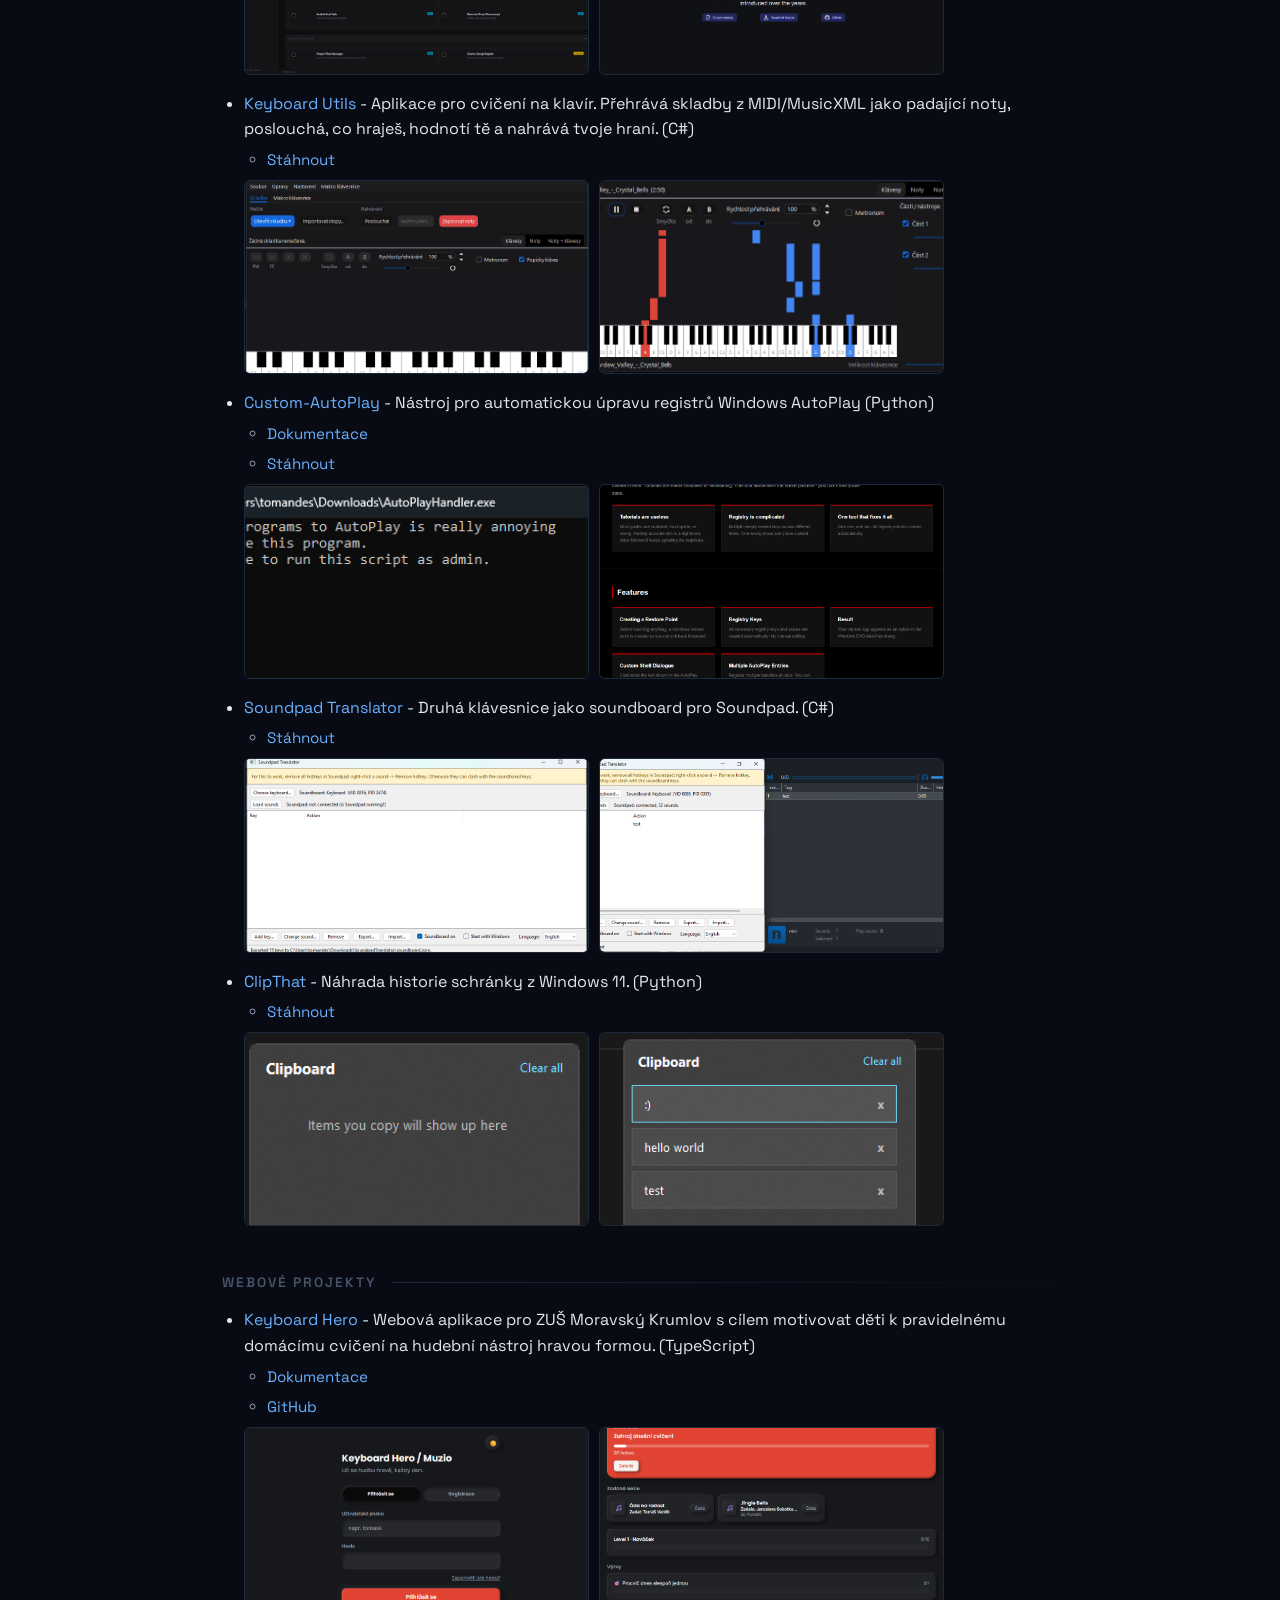
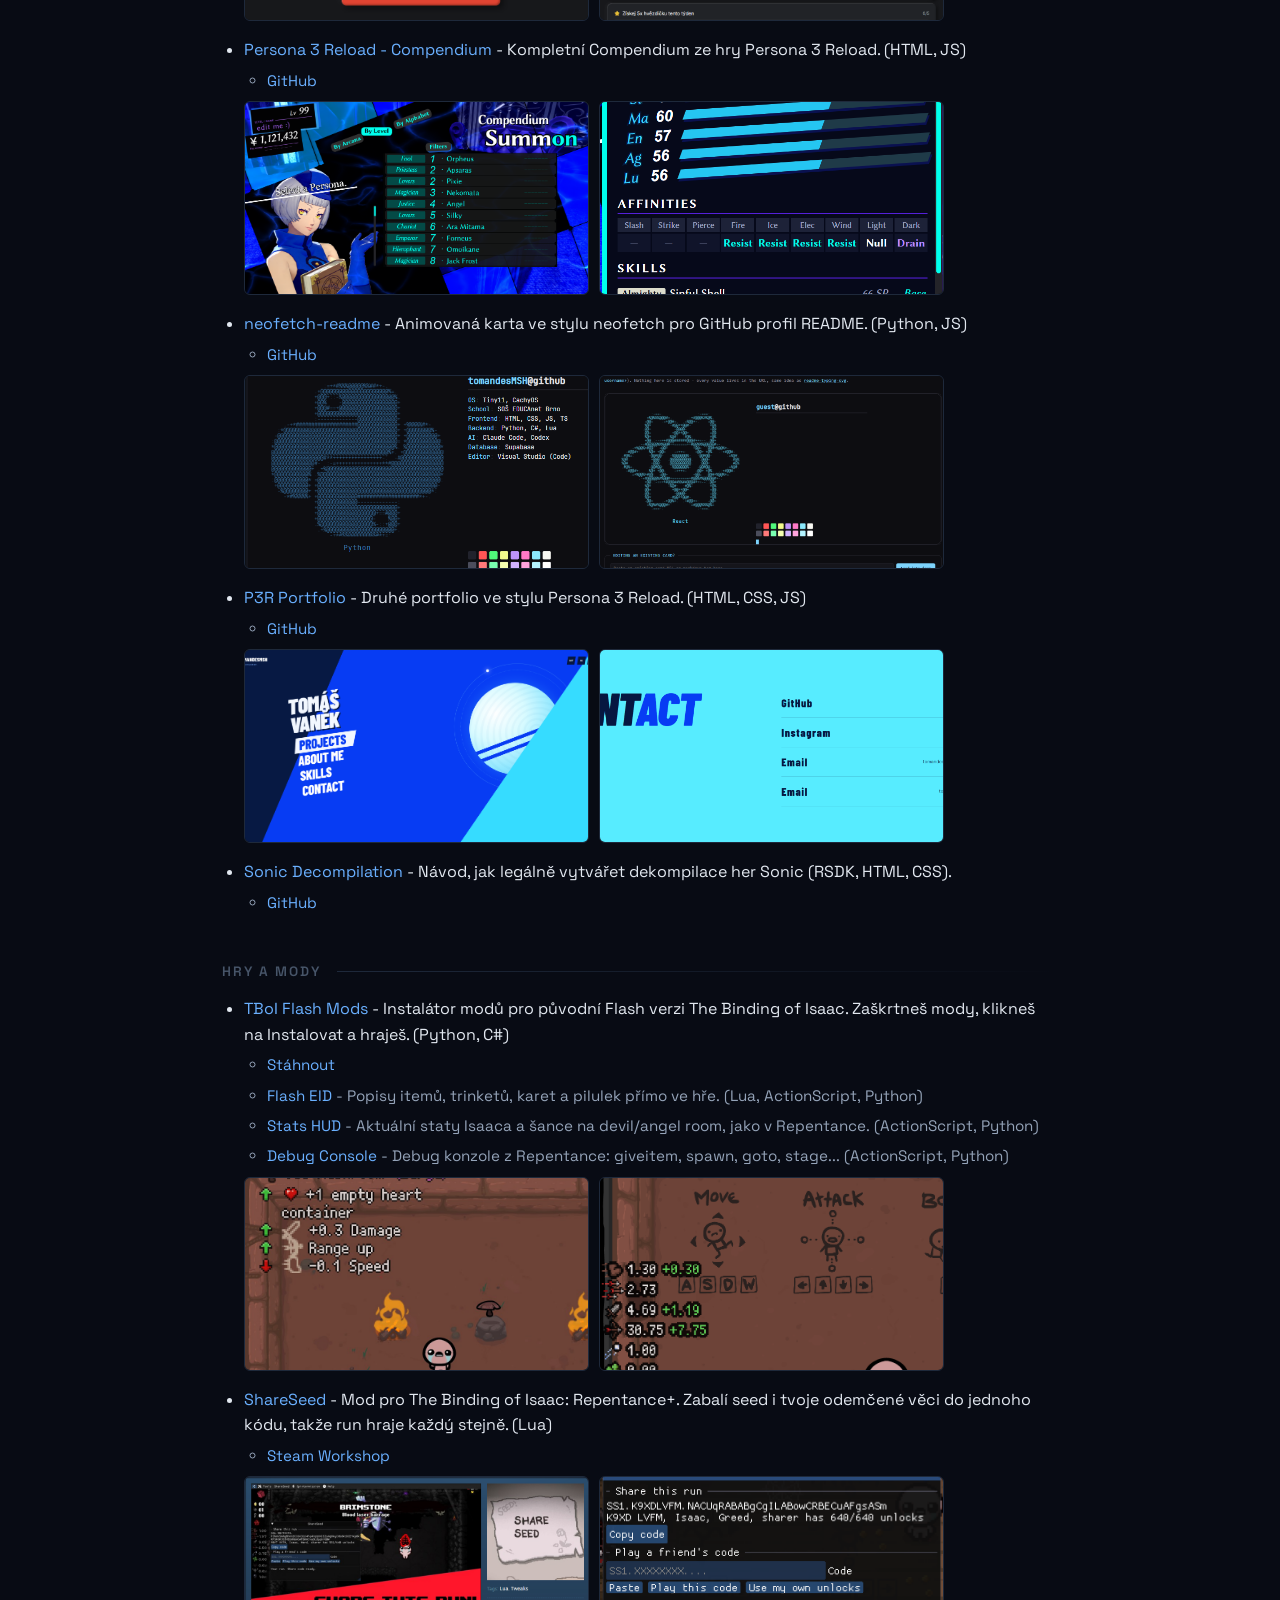
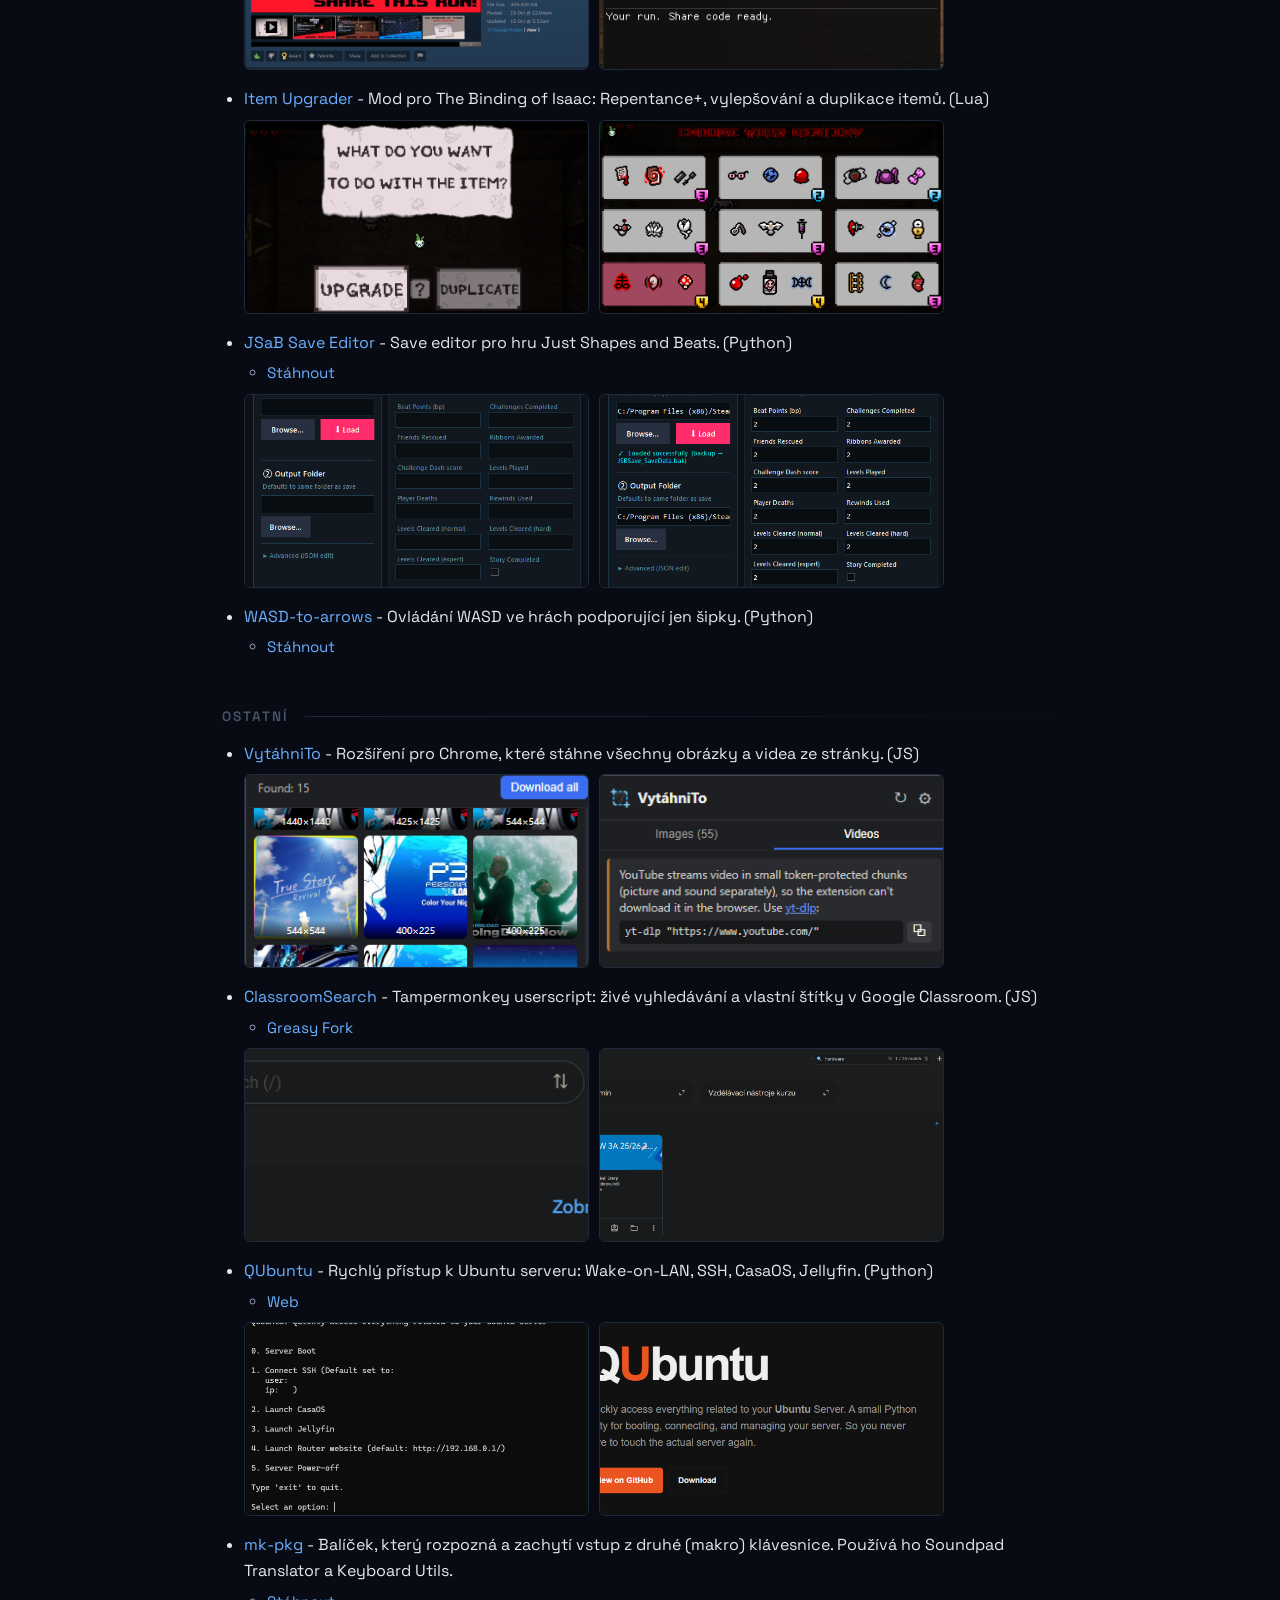
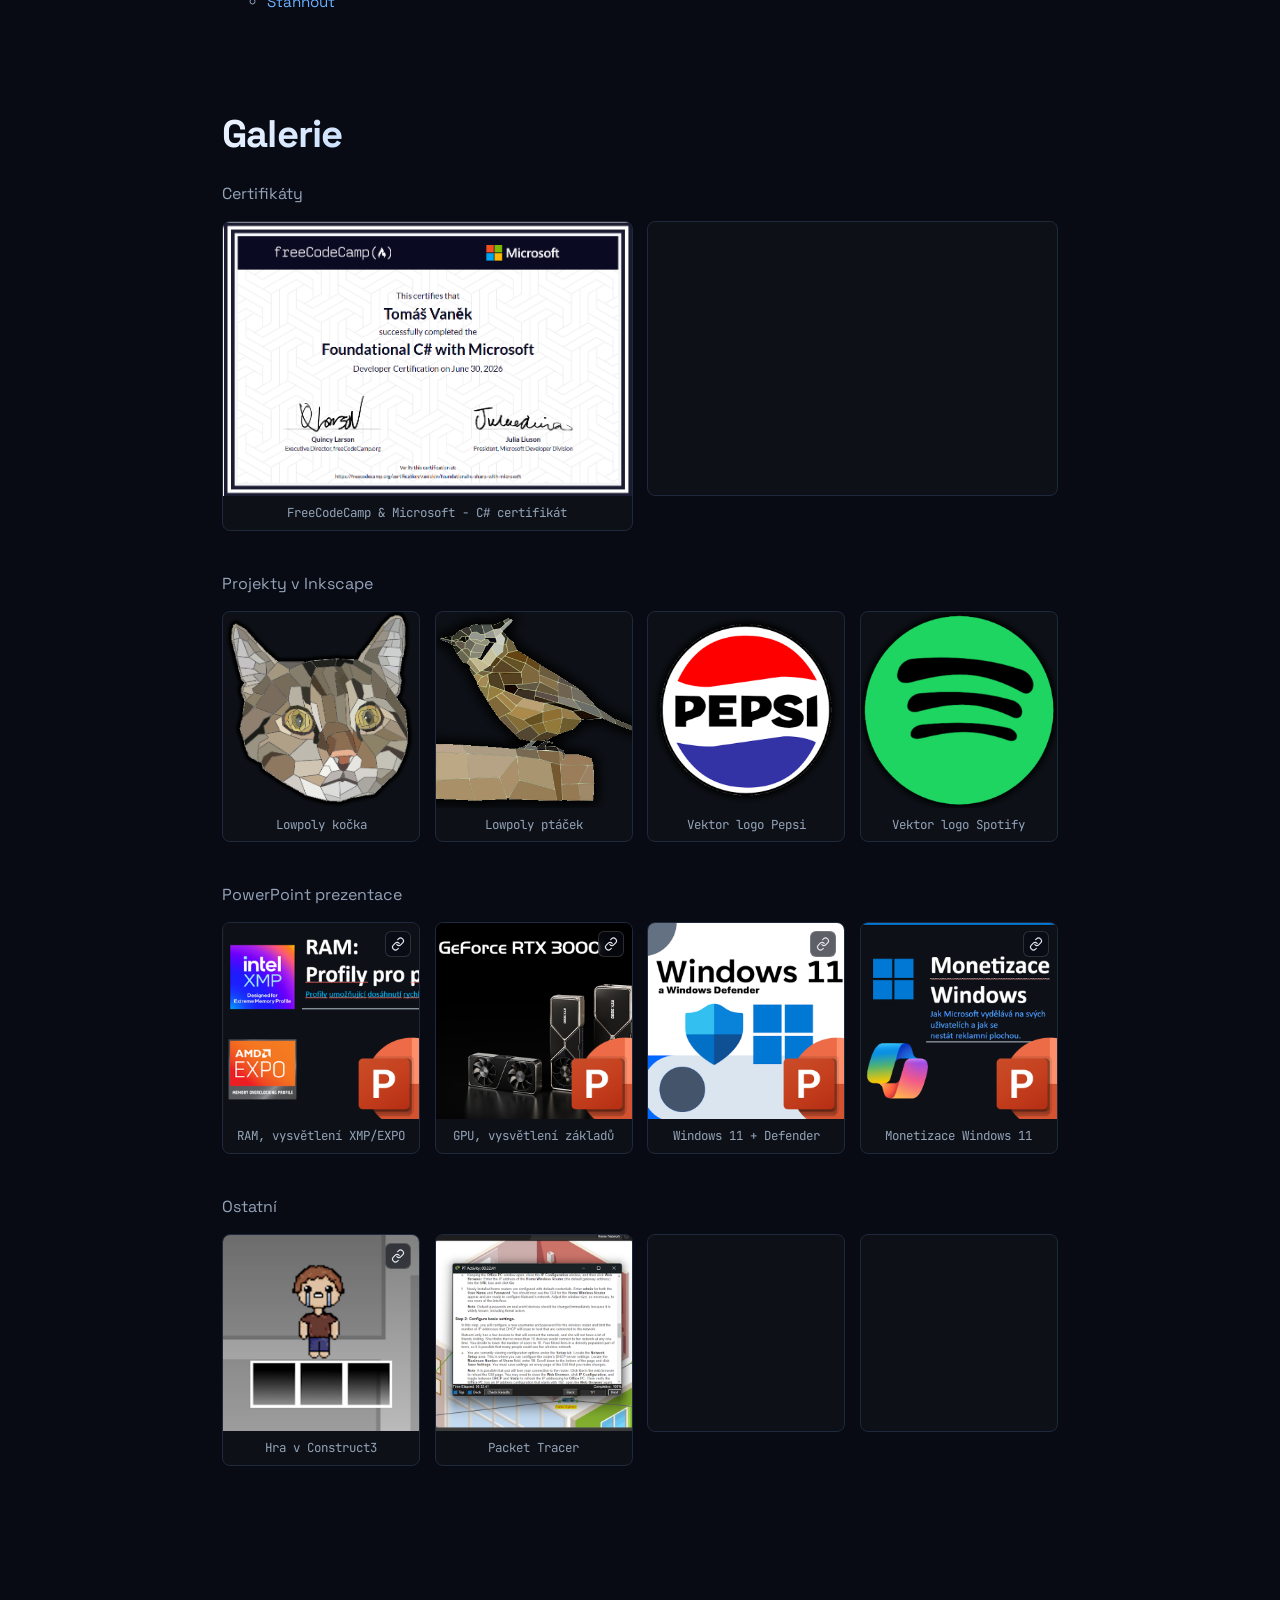
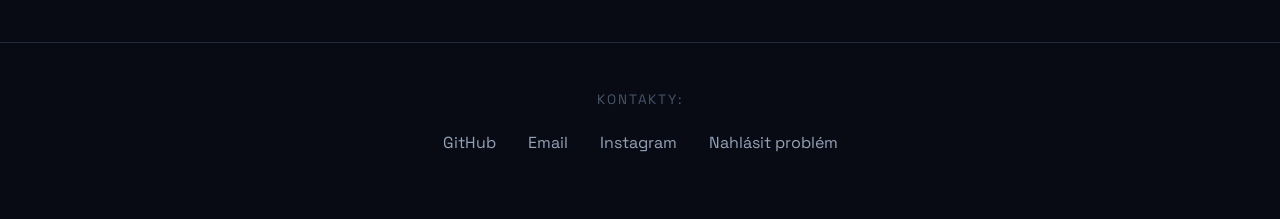
==== commit d23ea5d1: "Add the report form (tomandes.eu/report) Anyone can report a problem, idea or question about an app " ====
--- a/index.html
+++ b/index.html
@@ -363,6 +363,7 @@
         <a href="https://github.com/tomandesMSH" target="_blank" rel="noopener" class="social-link">GitHub</a>
         <a href="mailto:tomandes@tuta.io" class="social-link">Email</a>
         <a href="https://instagram.com/thom.vaa" class="social-link">Instagram</a>
+        <a href="report/" class="social-link">Nahlásit problém</a>
 
 
       </div>
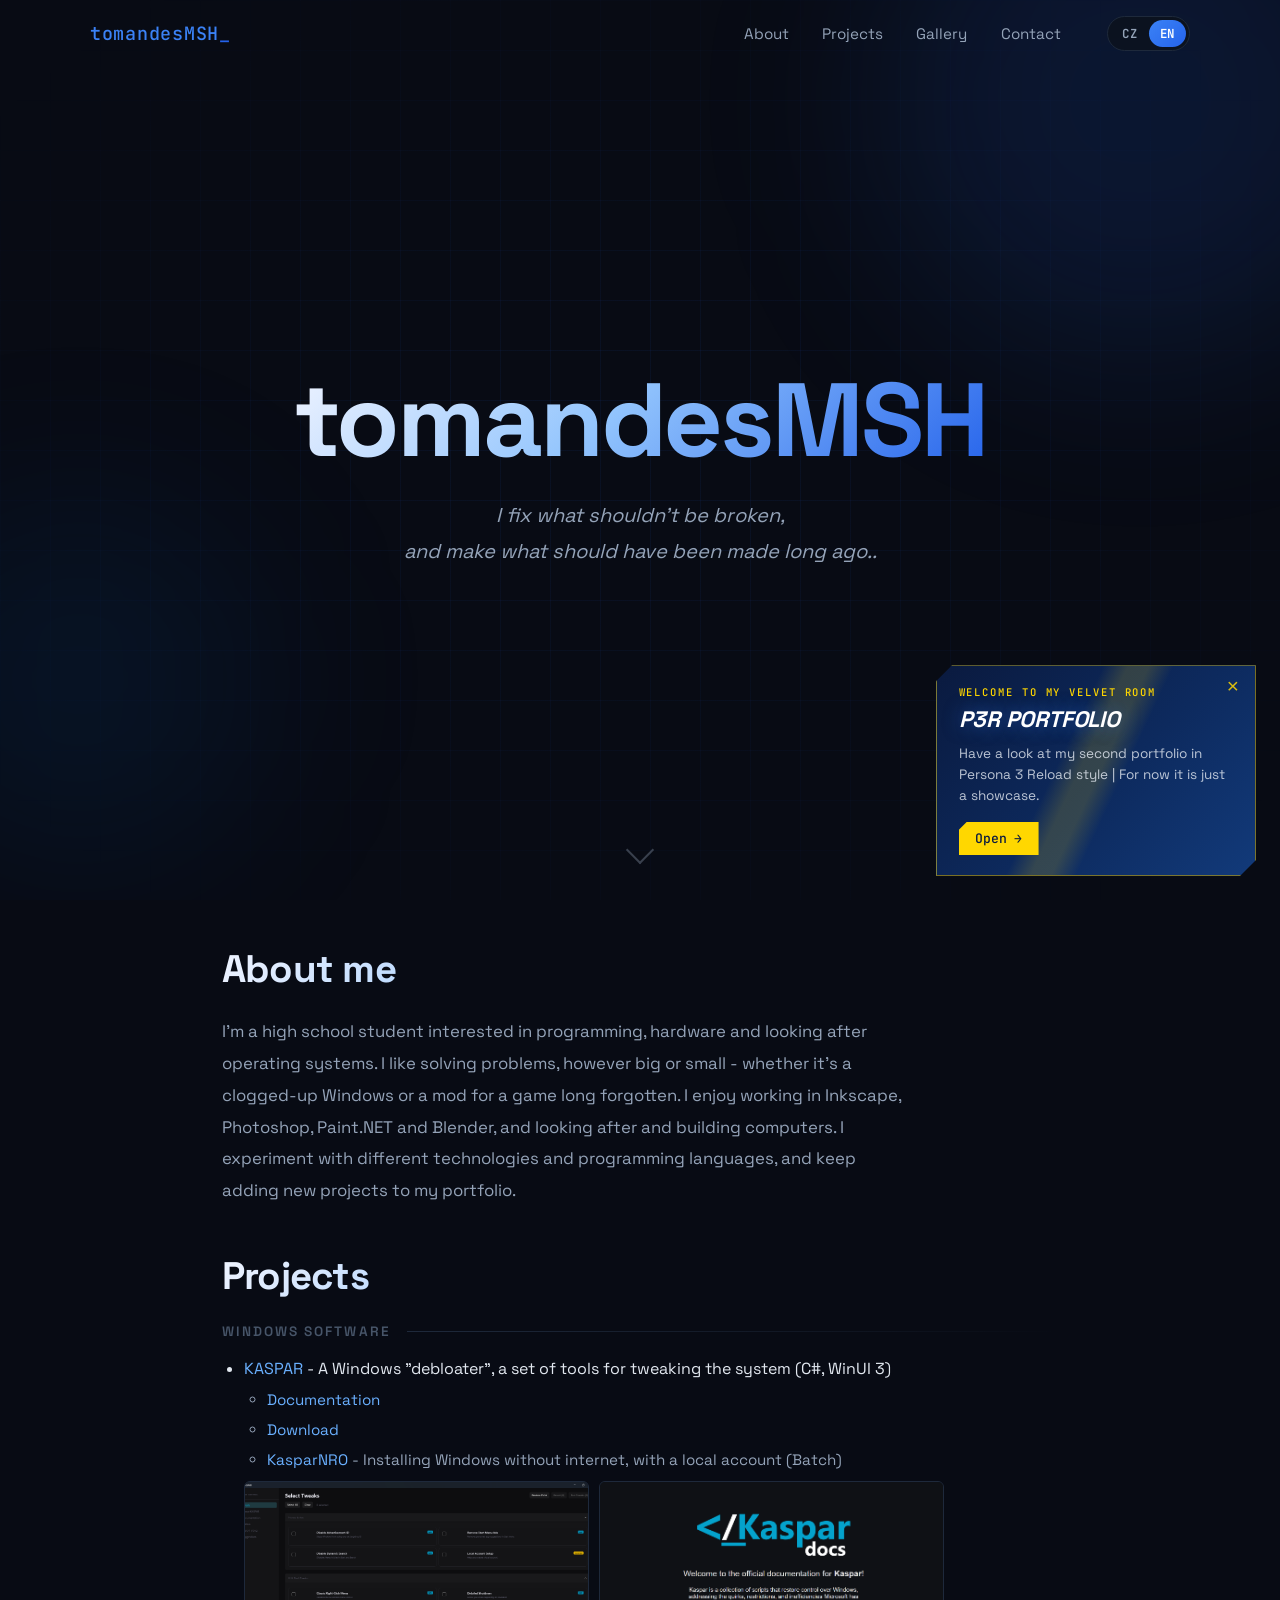
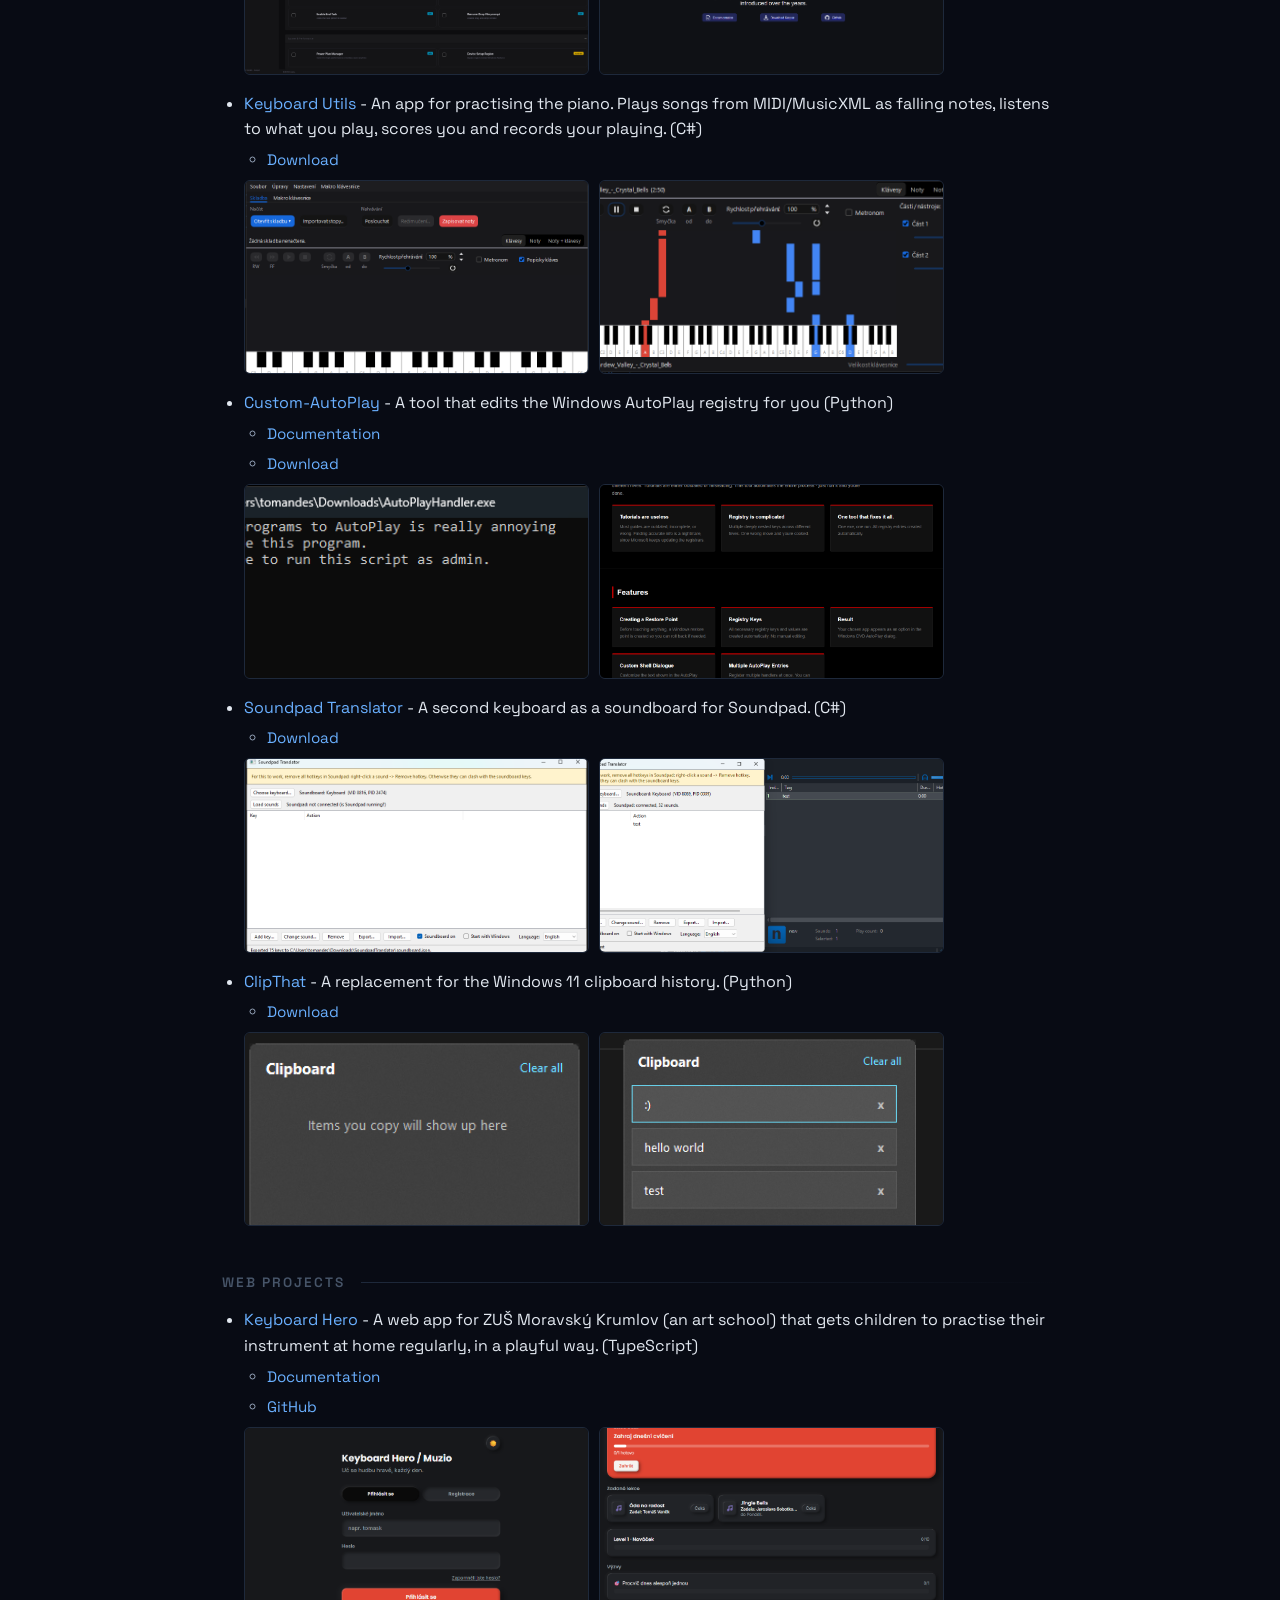
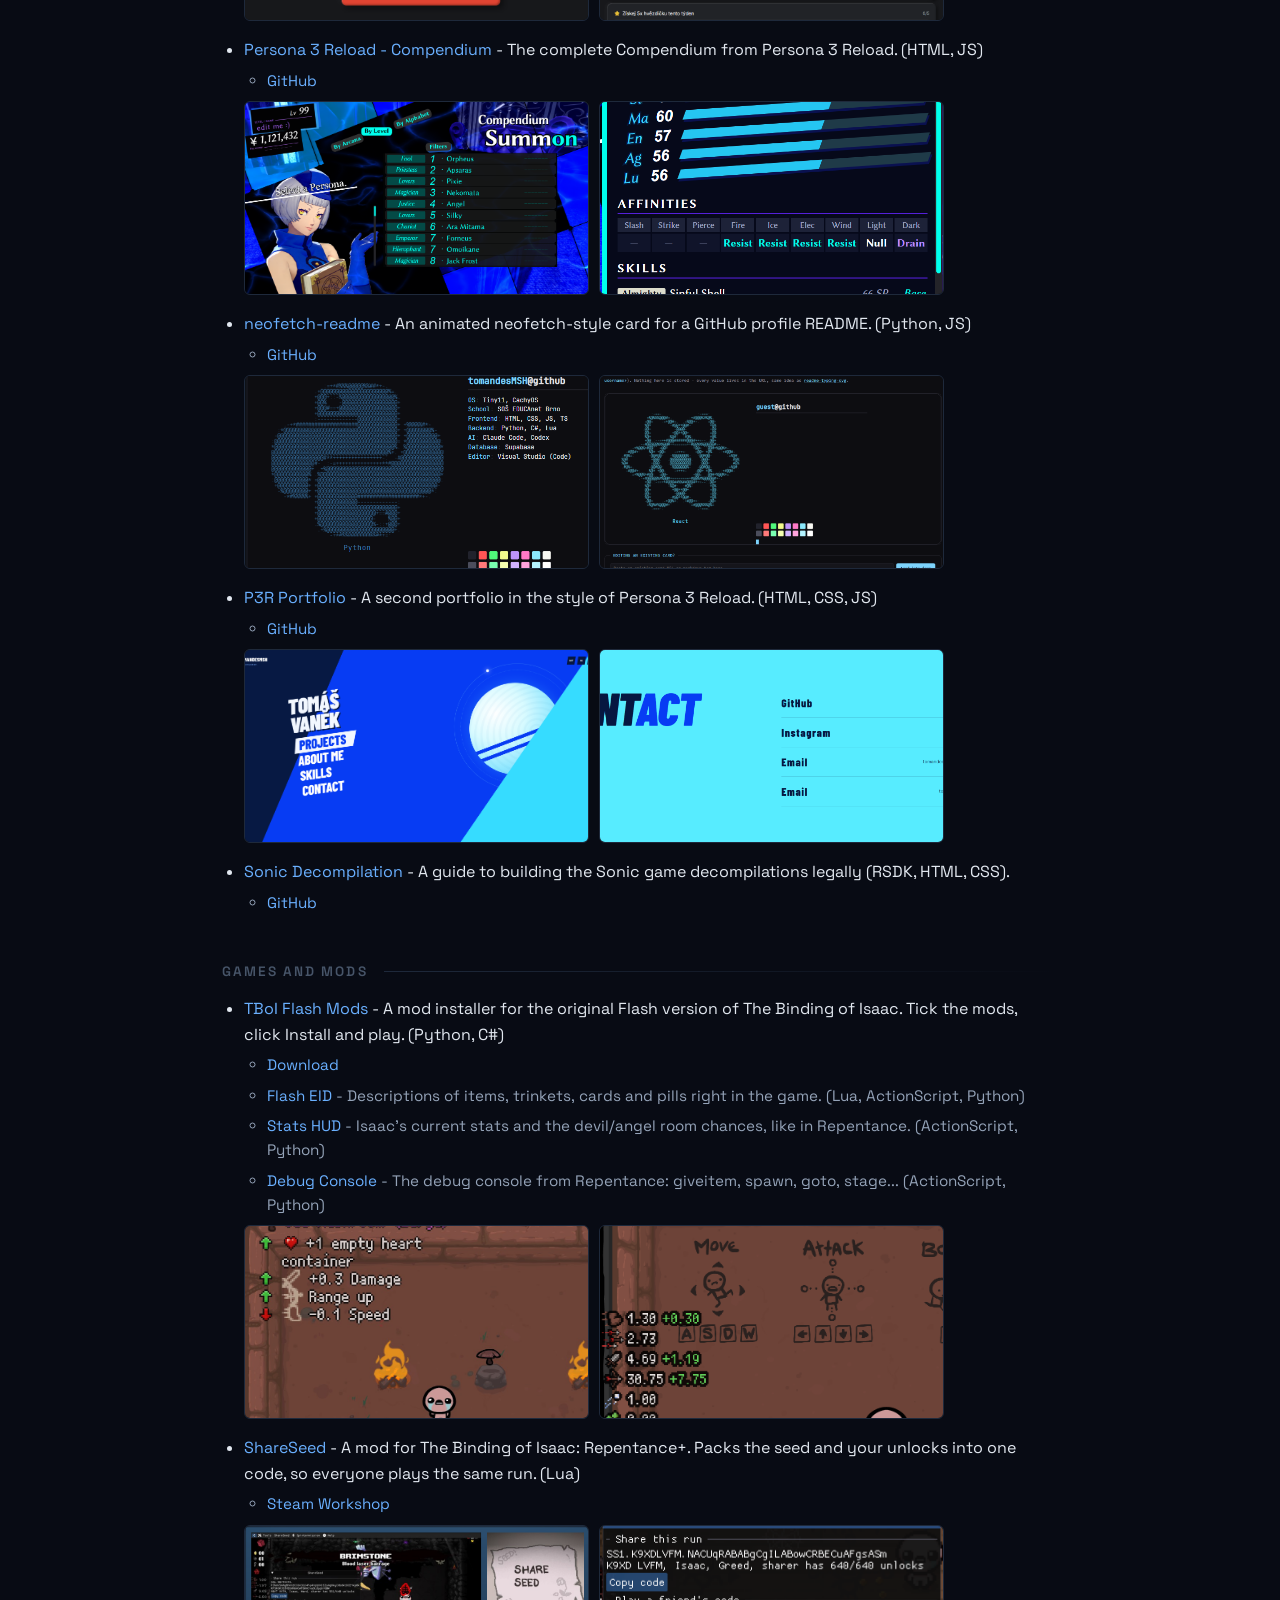
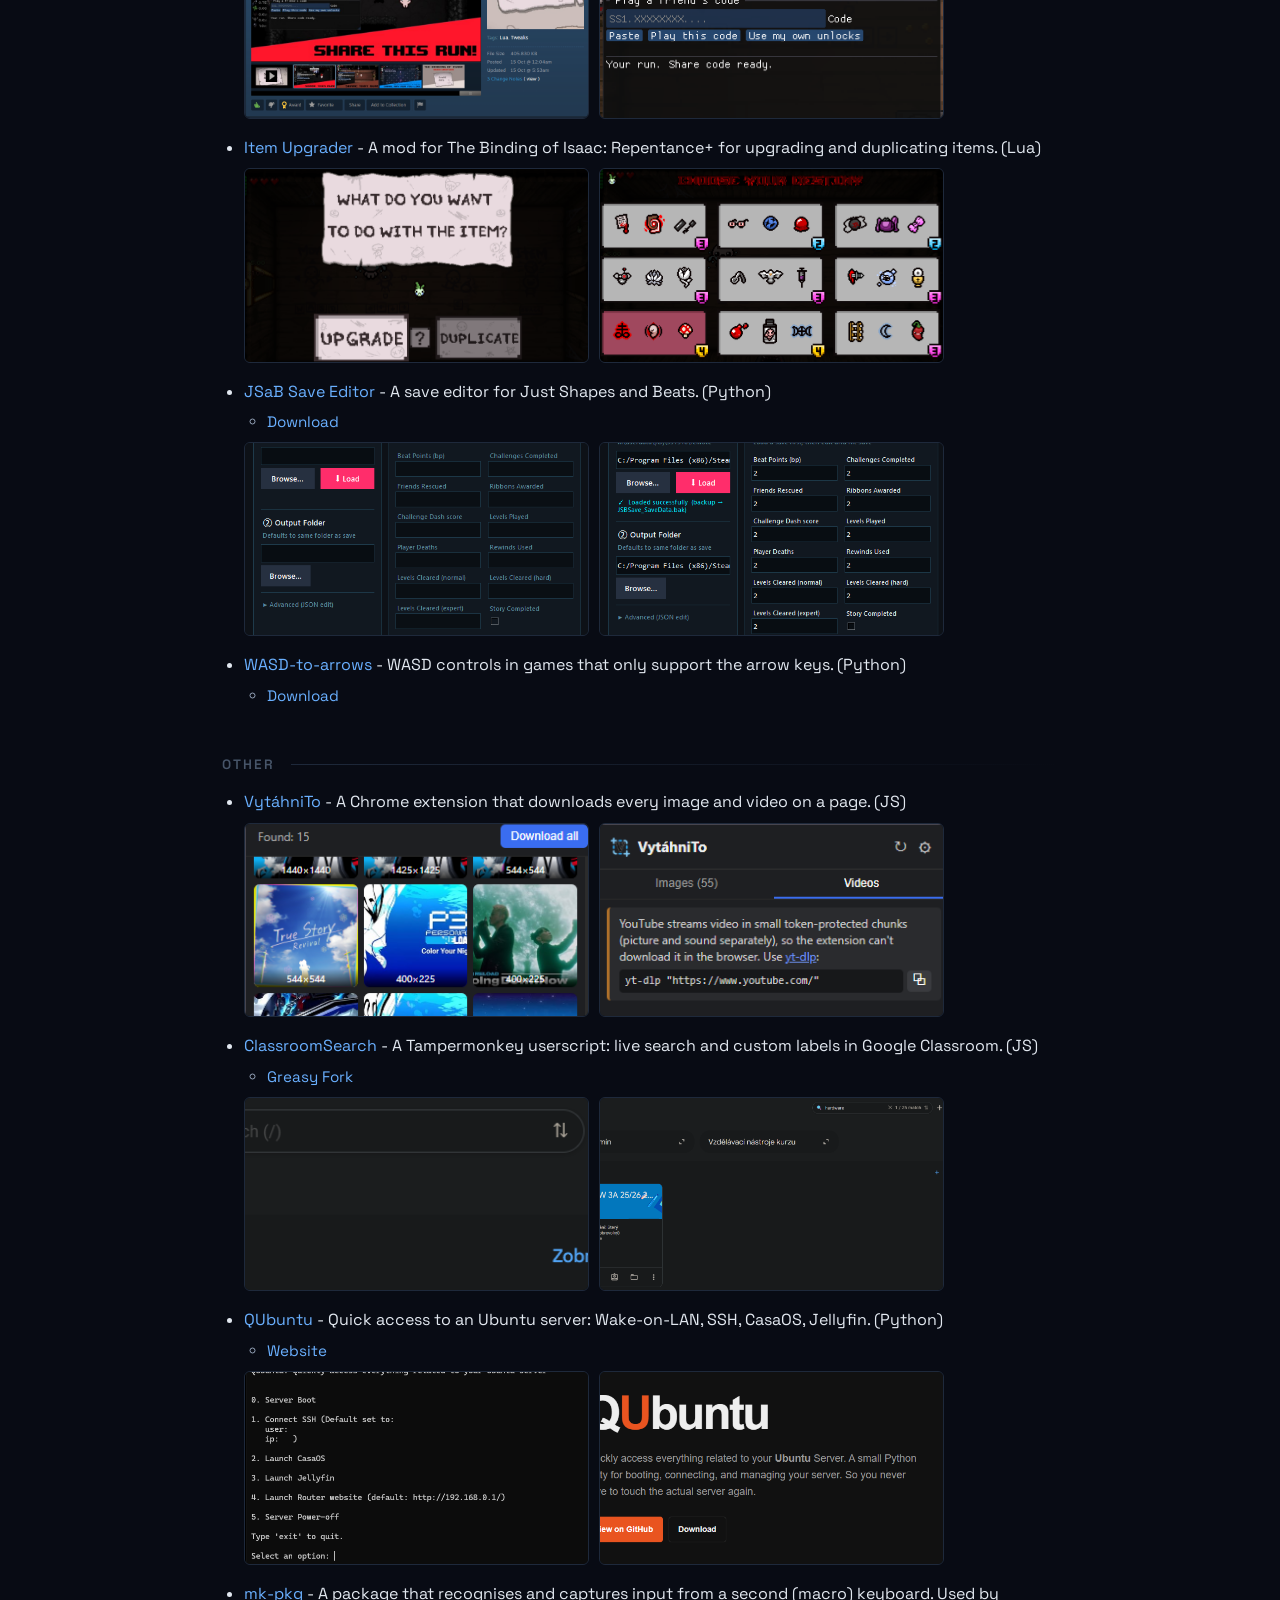
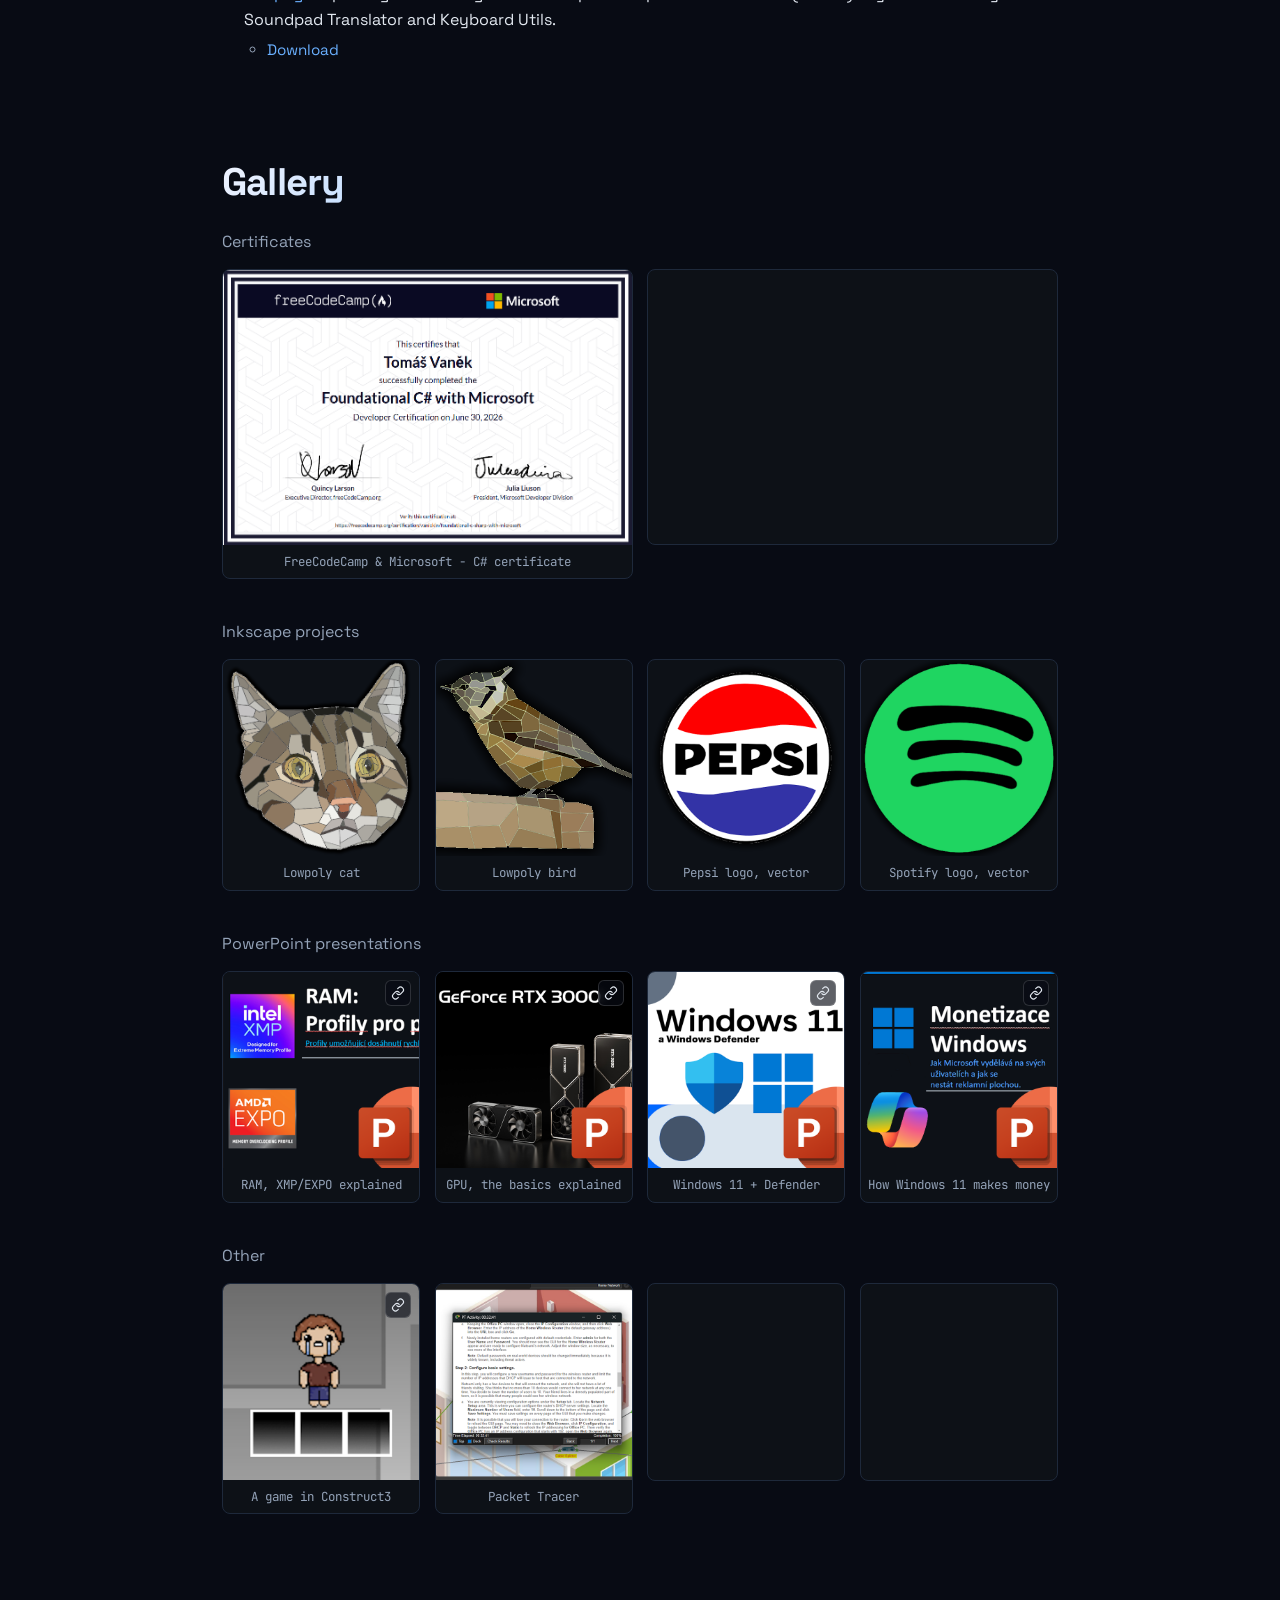
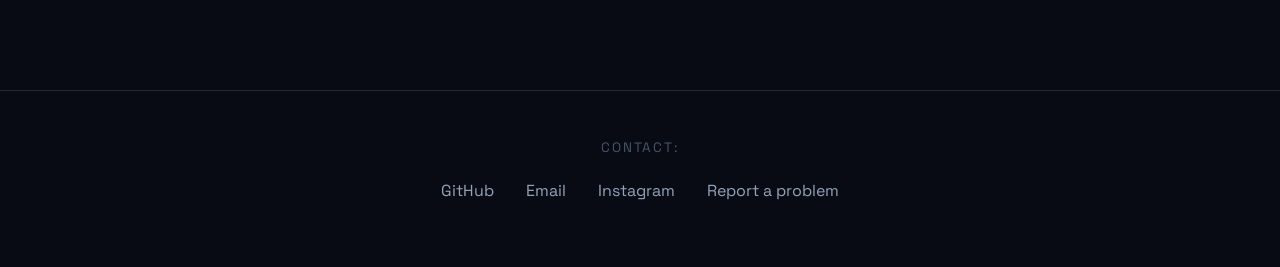
==== commit 23754a37: "Home page: Czech / English switch CZ / EN in the navigation (next to the menu button on phones) tran" ====
--- a/index.html
+++ b/index.html
@@ -1,12 +1,12 @@
 <!DOCTYPE html>
-<html lang="en">
+<html lang="cs">
 <head>
   <meta charset="UTF-8" />
   <meta name="viewport" content="width=device-width, initial-scale=1.0"/>
   <meta name="theme-color" content="#080b14">
   <title>tomandesMSH</title>
 
-  <meta name="description" content="Portfolio tomandesMSH, obsahující projekty, Inkscape tvorbu, PowerPoint prezentace, certifikáty atd..">
+  <meta name="description" content="Portfolio tomandesMSH, obsahující projekty, Inkscape tvorbu, PowerPoint prezentace, certifikáty atd.." data-i18n-content="metaDescription">
   <meta name="author" content="Tomáš Vaněk">
 
   <meta property="og:type" content="website">
@@ -24,17 +24,23 @@
 <body>
 
   <header id="navbar">
-    <nav aria-label="Hlavní navigace">
+    <nav aria-label="Hlavní navigace" data-i18n-aria="navLabel">
       <a href="#hero" class="nav-logo">tomandesMSH<span class="cursor">_</span></a>
       <div class="nav-links" id="navLinks">
-        <a href="#about">O mně</a>
-        <a href="#projects">Projekty</a>
-        <a href="#gallery">Galerie</a>
-        <a href="#contact">Kontakty</a>
-      </div>
-      <button class="nav-toggle" id="navToggle" aria-label="Otevřít menu" aria-expanded="false" aria-controls="navLinks">
-        <span></span><span></span><span></span>
-      </button>
+        <a href="#about" data-i18n="navAbout">O mně</a>
+        <a href="#projects" data-i18n="navProjects">Projekty</a>
+        <a href="#gallery" data-i18n="navGallery">Galerie</a>
+        <a href="#contact" data-i18n="navContact">Kontakty</a>
+      </div>
+      <div class="nav-end">
+        <div class="lang-switch" role="group" aria-label="Jazyk / Language">
+          <button type="button" data-lang="cs" aria-pressed="true">CZ</button>
+          <button type="button" data-lang="en" aria-pressed="false">EN</button>
+        </div>
+        <button class="nav-toggle" id="navToggle" aria-label="Otevřít menu" data-i18n-aria="navToggle" aria-expanded="false" aria-controls="navLinks">
+          <span></span><span></span><span></span>
+        </button>
+      </div>
     </nav>
   </header>
 
@@ -45,16 +51,16 @@
       <div class="hero-grid"></div>
       <div class="hero-content">
         <h1 id="hero-name">tomandesMSH</h1>
-        <p class="tagline"><i>Opravuji to, co by nemělo být rozbité,<br>dělám to, co už dávno mělo být vytvořeno..</i></p>
-      </div>
-      <a href="#projects" class="scroll-indicator" aria-label="Scroll down">
+        <p class="tagline"><i data-i18n-html="tagline">Opravuji to, co by nemělo být rozbité,<br>dělám to, co už dávno mělo být vytvořeno..</i></p>
+      </div>
+      <a href="#projects" class="scroll-indicator" aria-label="Posunout dolů" data-i18n-aria="scrollDown">
         <span class="chevron"></span>
       </a>
     </section>
 
     <section class="content-section reveal" id="about">
-      <h1 class="page-title">O mně</h1>
-      <p class="about-text">
+      <h1 class="page-title" data-i18n="aboutTitle">O mně</h1>
+      <p class="about-text" data-i18n="aboutText">
         Jsem středoškolský student se zájmem o programování, hardware a správu operačních systémů.
         Baví mě řešit problémy, bez ohledu jak moc podstatné jsou, ať už jde o zahleněný Windows nebo modifikace do hry, která je už dávno časem zapomenuta.
         Baví mě práce v Inkscape, Photoshopu, Paint.Net-u, Blenderu a správa či stavba počítačů.
@@ -63,52 +69,52 @@
     </section>
 
     <section class="content-section reveal" id="projects">
-      <h1 class="page-title">Projekty</h1>
+      <h1 class="page-title" data-i18n="projectsTitle">Projekty</h1>
 
       <h2 class="section-title">Windows Software</h2>
       <ul class="project-list">
-        <li><a href="https://github.com/tomandesMSH/KASPAR">KASPAR</a> - Windows "debloater", sada nástrojů pro úpravu systému (C#, WinUI 3)
-          <ul>
-            <li><a href="https://tomandesmsh.github.io/KASPARDocs/">Dokumentace</a></li>
-            <li><a href="https://github.com/tomandesMSH/KASPAR/releases/latest">Stáhnout</a></li>
-            <li><a href="https://github.com/tomandesMSH/Windows-LocalAccount">KasparNRO</a> - Instalace Windows bez internetu s lokálním účtem (Batch)</li>
+        <li><a href="https://github.com/tomandesMSH/KASPAR">KASPAR</a><span data-i18n="pKaspar"> - Windows "debloater", sada nástrojů pro úpravu systému (C#, WinUI 3)</span>
+          <ul>
+            <li><a href="https://tomandesmsh.github.io/KASPARDocs/" data-i18n="docs">Dokumentace</a></li>
+            <li><a href="https://github.com/tomandesMSH/KASPAR/releases/latest" data-i18n="download">Stáhnout</a></li>
+            <li><a href="https://github.com/tomandesMSH/Windows-LocalAccount">KasparNRO</a><span data-i18n="pKasparNro"> - Instalace Windows bez internetu s lokálním účtem (Batch)</span></li>
           </ul>
           <div class="project-shots">
             <figure class="shot" data-label="screenshots/kaspar-1.png"><img src="screenshots/kaspar-1.png" alt="KASPAR - screenshot 1" loading="lazy" onerror="this.remove()"></figure>
             <figure class="shot" data-label="screenshots/kaspar-2.png"><img src="screenshots/kaspar-2.png" alt="KASPAR - screenshot 2" loading="lazy" onerror="this.remove()"></figure>
           </div>
         </li>
-        <li><a href="https://github.com/tomandesMSH/Keyboard-Utils">Keyboard Utils</a> - Aplikace pro cvičení na klavír. Přehrává skladby z MIDI/MusicXML jako padající noty, poslouchá, co hraješ, hodnotí tě a nahrává tvoje hraní. (C#)
-          <ul>
-            <li><a href="https://github.com/tomandesMSH/Keyboard-Utils/releases/latest">Stáhnout</a></li>
+        <li><a href="https://github.com/tomandesMSH/Keyboard-Utils">Keyboard Utils</a><span data-i18n="pKeyboardUtils"> - Aplikace pro cvičení na klavír. Přehrává skladby z MIDI/MusicXML jako padající noty, poslouchá, co hraješ, hodnotí tě a nahrává tvoje hraní. (C#)</span>
+          <ul>
+            <li><a href="https://github.com/tomandesMSH/Keyboard-Utils/releases/latest" data-i18n="download">Stáhnout</a></li>
           </ul>
           <div class="project-shots">
             <figure class="shot" data-label="screenshots/keyboard-utils-1.png"><img src="screenshots/keyboard-utils-1.png" alt="Keyboard Utils - screenshot 1" loading="lazy" onerror="this.remove()"></figure>
             <figure class="shot" data-label="screenshots/keyboard-utils-2.png"><img src="screenshots/keyboard-utils-2.png" alt="Keyboard Utils - screenshot 2" loading="lazy" onerror="this.remove()"></figure>
           </div>
         </li>
-        <li><a href="https://github.com/tomandesMSH/Custom-AutoPlay">Custom-AutoPlay</a> - Nástroj pro automatickou úpravu registrů Windows AutoPlay (Python)
-          <ul>
-            <li><a href="https://tomandesmsh.github.io/Custom-AutoPlay-Docs/">Dokumentace</a></li>
-            <li><a href="https://github.com/tomandesMSH/Custom-AutoPlay/releases/latest">Stáhnout</a></li>
+        <li><a href="https://github.com/tomandesMSH/Custom-AutoPlay">Custom-AutoPlay</a><span data-i18n="pCustomAutoplay"> - Nástroj pro automatickou úpravu registrů Windows AutoPlay (Python)</span>
+          <ul>
+            <li><a href="https://tomandesmsh.github.io/Custom-AutoPlay-Docs/" data-i18n="docs">Dokumentace</a></li>
+            <li><a href="https://github.com/tomandesMSH/Custom-AutoPlay/releases/latest" data-i18n="download">Stáhnout</a></li>
           </ul>
           <div class="project-shots">
             <figure class="shot" data-label="screenshots/custom-autoplay-1.png"><img src="screenshots/custom-autoplay-1.png" alt="Custom-AutoPlay - screenshot 1" loading="lazy" onerror="this.remove()"></figure>
             <figure class="shot" data-label="screenshots/custom-autoplay-2.png"><img src="screenshots/custom-autoplay-2.png" alt="Custom-AutoPlay - screenshot 2" loading="lazy" onerror="this.remove()"></figure>
           </div>
         </li>
-        <li><a href="https://github.com/tomandesMSH/SoundpadTranslator">Soundpad Translator</a> - Druhá klávesnice jako soundboard pro Soundpad. (C#)
-          <ul>
-            <li><a href="https://github.com/tomandesMSH/SoundpadTranslator/releases/latest">Stáhnout</a></li>
+        <li><a href="https://github.com/tomandesMSH/SoundpadTranslator">Soundpad Translator</a><span data-i18n="pSoundpad"> - Druhá klávesnice jako soundboard pro Soundpad. (C#)</span>
+          <ul>
+            <li><a href="https://github.com/tomandesMSH/SoundpadTranslator/releases/latest" data-i18n="download">Stáhnout</a></li>
           </ul>
           <div class="project-shots">
             <figure class="shot" data-label="screenshots/soundpad-translator-1.png"><img src="screenshots/soundpad-translator-1.png" alt="Soundpad Translator - screenshot 1" loading="lazy" onerror="this.remove()"></figure>
             <figure class="shot" data-label="screenshots/soundpad-translator-2.png"><img src="screenshots/soundpad-translator-2.png" alt="Soundpad Translator - screenshot 2" loading="lazy" onerror="this.remove()"></figure>
           </div>
         </li>
-        <li><a href="https://github.com/tomandesMSH/ClipThat">ClipThat</a> - Náhrada historie schránky z Windows 11. (Python)
-          <ul>
-            <li><a href="https://github.com/tomandesMSH/ClipThat/releases/latest">Stáhnout</a></li>
+        <li><a href="https://github.com/tomandesMSH/ClipThat">ClipThat</a><span data-i18n="pClipThat"> - Náhrada historie schránky z Windows 11. (Python)</span>
+          <ul>
+            <li><a href="https://github.com/tomandesMSH/ClipThat/releases/latest" data-i18n="download">Stáhnout</a></li>
           </ul>
           <div class="project-shots">
             <figure class="shot" data-label="screenshots/clipthat-1.png"><img src="screenshots/clipthat-1.png" alt="ClipThat - screenshot 1" loading="lazy" onerror="this.remove()"></figure>
@@ -117,11 +123,11 @@
         </li>
       </ul>
 
-      <h2 class="section-title">Webové projekty</h2>
+      <h2 class="section-title" data-i18n="webProjects">Webové projekty</h2>
       <ul class="project-list">
-        <li><a href="https://keyboardheromuzio.vercel.app/">Keyboard Hero</a> - Webová aplikace pro ZUŠ Moravský Krumlov s cílem motivovat děti k pravidelnému domácímu cvičení na hudební nástroj hravou formou. (TypeScript)
-          <ul>
-            <li><a href="https://tomandesmsh.github.io/Keyboard-Hero-Docs/">Dokumentace</a></li>
+        <li><a href="https://keyboardheromuzio.vercel.app/">Keyboard Hero</a><span data-i18n="pKeyboardHero"> - Webová aplikace pro ZUŠ Moravský Krumlov s cílem motivovat děti k pravidelnému domácímu cvičení na hudební nástroj hravou formou. (TypeScript)</span>
+          <ul>
+            <li><a href="https://tomandesmsh.github.io/Keyboard-Hero-Docs/" data-i18n="docs">Dokumentace</a></li>
             <li><a href="https://github.com/tomandesMSH/Keyboard-Hero">GitHub</a></li>
           </ul>
           <div class="project-shots">
@@ -129,7 +135,7 @@
             <figure class="shot" data-label="screenshots/keyboard-hero-2.png"><img src="screenshots/keyboard-hero-2.png" alt="Keyboard Hero - screenshot 2" loading="lazy" onerror="this.remove()"></figure>
           </div>
         </li>
-        <li><a href="https://tomandesmsh.github.io/compendium-p3r/">Persona 3 Reload - Compendium</a> - Kompletní Compendium ze hry Persona 3 Reload. (HTML, JS)
+        <li><a href="https://tomandesmsh.github.io/compendium-p3r/">Persona 3 Reload - Compendium</a><span data-i18n="pCompendium"> - Kompletní Compendium ze hry Persona 3 Reload. (HTML, JS)</span>
           <ul>
             <li><a href="https://github.com/tomandesMSH/compendium-p3r">GitHub</a></li>
           </ul>
@@ -138,7 +144,7 @@
             <figure class="shot" data-label="screenshots/compendium-p3r-2.png"><img src="screenshots/compendium-p3r-2.png" alt="Persona 3 Reload - Compendium - screenshot 2" loading="lazy" onerror="this.remove()"></figure>
           </div>
         </li>
-        <li><a href="https://neofetch-readme.vercel.app/">neofetch-readme</a> - Animovaná karta ve stylu neofetch pro GitHub profil README. (Python, JS)
+        <li><a href="https://neofetch-readme.vercel.app/">neofetch-readme</a><span data-i18n="pNeofetch"> - Animovaná karta ve stylu neofetch pro GitHub profil README. (Python, JS)</span>
           <ul>
             <li><a href="https://github.com/tomandesMSH/neofetch-readme">GitHub</a></li>
           </ul>
@@ -147,7 +153,7 @@
             <figure class="shot" data-label="screenshots/neofetch-readme-2.png"><img src="screenshots/neofetch-readme-2.png" alt="neofetch-readme - screenshot 2" loading="lazy" onerror="this.remove()"></figure>
           </div>
         </li>
-        <li><a href="https://tomandesmsh.github.io/P3Rp/">P3R Portfolio</a> - Druhé portfolio ve stylu Persona 3 Reload. (HTML, CSS, JS)
+        <li><a href="https://tomandesmsh.github.io/P3Rp/">P3R Portfolio</a><span data-i18n="pP3rp"> - Druhé portfolio ve stylu Persona 3 Reload. (HTML, CSS, JS)</span>
           <ul>
             <li><a href="https://github.com/tomandesMSH/P3Rp">GitHub</a></li>
           </ul>
@@ -156,28 +162,28 @@
             <figure class="shot" data-label="screenshots/p3r-portfolio-2.png"><img src="screenshots/p3r-portfolio-2.png" alt="P3R Portfolio - screenshot 2" loading="lazy" onerror="this.remove()"></figure>
           </div>
         </li>
-        <li><a href="https://tomandesmsh.github.io/SonicDecomp/">Sonic Decompilation</a> - Návod, jak legálně vytvářet dekompilace her Sonic (RSDK, HTML, CSS).
+        <li><a href="https://tomandesmsh.github.io/SonicDecomp/">Sonic Decompilation</a><span data-i18n="pSonic"> - Návod, jak legálně vytvářet dekompilace her Sonic (RSDK, HTML, CSS).</span>
           <ul>
             <li><a href="https://github.com/tomandesMSH/SonicDecomp">GitHub</a></li>
           </ul>
         </li>
       </ul>
 
-      <h2 class="section-title">Hry a mody</h2>
+      <h2 class="section-title" data-i18n="games">Hry a mody</h2>
       <ul class="project-list">
-        <li><a href="https://github.com/tomandesMSH/FlashTBoI-Mods">TBoI Flash Mods</a> - Instalátor modů pro původní Flash verzi The Binding of Isaac. Zaškrtneš mody, klikneš na Instalovat a hraješ. (Python, C#)
-          <ul>
-            <li><a href="https://github.com/tomandesMSH/FlashTBoI-Mods/releases/latest">Stáhnout</a></li>
-            <li><a href="https://github.com/tomandesMSH/FlashTBoI-EID">Flash EID</a> - Popisy itemů, trinketů, karet a pilulek přímo ve hře. (Lua, ActionScript, Python)</li>
-            <li><a href="https://github.com/tomandesMSH/FlashTBoI-StatsHUD">Stats HUD</a> - Aktuální staty Isaaca a šance na devil/angel room, jako v Repentance. (ActionScript, Python)</li>
-            <li><a href="https://github.com/tomandesMSH/FlashTBoI-DebugConsole">Debug Console</a> - Debug konzole z Repentance: giveitem, spawn, goto, stage... (ActionScript, Python)</li>
+        <li><a href="https://github.com/tomandesMSH/FlashTBoI-Mods">TBoI Flash Mods</a><span data-i18n="pTboiMods"> - Instalátor modů pro původní Flash verzi The Binding of Isaac. Zaškrtneš mody, klikneš na Instalovat a hraješ. (Python, C#)</span>
+          <ul>
+            <li><a href="https://github.com/tomandesMSH/FlashTBoI-Mods/releases/latest" data-i18n="download">Stáhnout</a></li>
+            <li><a href="https://github.com/tomandesMSH/FlashTBoI-EID">Flash EID</a><span data-i18n="pEid"> - Popisy itemů, trinketů, karet a pilulek přímo ve hře. (Lua, ActionScript, Python)</span></li>
+            <li><a href="https://github.com/tomandesMSH/FlashTBoI-StatsHUD">Stats HUD</a><span data-i18n="pStatsHud"> - Aktuální staty Isaaca a šance na devil/angel room, jako v Repentance. (ActionScript, Python)</span></li>
+            <li><a href="https://github.com/tomandesMSH/FlashTBoI-DebugConsole">Debug Console</a><span data-i18n="pDebugConsole"> - Debug konzole z Repentance: giveitem, spawn, goto, stage... (ActionScript, Python)</span></li>
           </ul>
           <div class="project-shots">
             <figure class="shot" data-label="screenshots/tboi-flash-mods-1.png"><img src="screenshots/tboi-flash-mods-1.png" alt="TBoI Flash Mods - screenshot 1" loading="lazy" onerror="this.remove()"></figure>
             <figure class="shot" data-label="screenshots/tboi-flash-mods-2.png"><img src="screenshots/tboi-flash-mods-2.png" alt="TBoI Flash Mods - screenshot 2" loading="lazy" onerror="this.remove()"></figure>
           </div>
         </li>
-        <li><a href="https://github.com/tomandesMSH/ShareSeed">ShareSeed</a> - Mod pro The Binding of Isaac: Repentance+. Zabalí seed i tvoje odemčené věci do jednoho kódu, takže run hraje každý stejně. (Lua)
+        <li><a href="https://github.com/tomandesMSH/ShareSeed">ShareSeed</a><span data-i18n="pShareSeed"> - Mod pro The Binding of Isaac: Repentance+. Zabalí seed i tvoje odemčené věci do jednoho kódu, takže run hraje každý stejně. (Lua)</span>
           <ul>
             <li><a href="https://steamcommunity.com/sharedfiles/filedetails/?id=3819928092">Steam Workshop</a></li>
           </ul>
@@ -186,37 +192,37 @@
             <figure class="shot" data-label="screenshots/shareseed-2.png"><img src="screenshots/shareseed-2.png" alt="ShareSeed - screenshot 2" loading="lazy" onerror="this.remove()"></figure>
           </div>
         </li>
-        <li><a href="https://github.com/tomandesMSH/tboi-upgrader">Item Upgrader</a> - Mod pro The Binding of Isaac: Repentance+, vylepšování a duplikace itemů. (Lua)
+        <li><a href="https://github.com/tomandesMSH/tboi-upgrader">Item Upgrader</a><span data-i18n="pUpgrader"> - Mod pro The Binding of Isaac: Repentance+, vylepšování a duplikace itemů. (Lua)</span>
           <div class="project-shots">
             <figure class="shot" data-label="screenshots/item-upgrader-1.png"><img src="screenshots/item-upgrader-1.png" alt="Item Upgrader - screenshot 1" loading="lazy" onerror="this.remove()"></figure>
             <figure class="shot" data-label="screenshots/item-upgrader-2.png"><img src="screenshots/item-upgrader-2.png" alt="Item Upgrader - screenshot 2" loading="lazy" onerror="this.remove()"></figure>
           </div>
         </li>
-        <li><a href="https://github.com/tomandesMSH/Just-Shapes-and-Beats-save-editor">JSaB Save Editor</a> - Save editor pro hru Just Shapes and Beats. (Python)
-          <ul>
-            <li><a href="https://github.com/tomandesMSH/Just-Shapes-and-Beats-save-editor/releases/latest">Stáhnout</a></li>
+        <li><a href="https://github.com/tomandesMSH/Just-Shapes-and-Beats-save-editor">JSaB Save Editor</a><span data-i18n="pJsab"> - Save editor pro hru Just Shapes and Beats. (Python)</span>
+          <ul>
+            <li><a href="https://github.com/tomandesMSH/Just-Shapes-and-Beats-save-editor/releases/latest" data-i18n="download">Stáhnout</a></li>
           </ul>
           <div class="project-shots">
             <figure class="shot" data-label="screenshots/jsab-save-editor-1.png"><img src="screenshots/jsab-save-editor-1.png" alt="JSaB Save Editor - screenshot 1" loading="lazy" onerror="this.remove()"></figure>
             <figure class="shot" data-label="screenshots/jsab-save-editor-2.png"><img src="screenshots/jsab-save-editor-2.png" alt="JSaB Save Editor - screenshot 2" loading="lazy" onerror="this.remove()"></figure>
           </div>
         </li>
-        <li><a href="https://github.com/tomandesMSH/WASD-to-arrows">WASD-to-arrows</a> - Ovládání WASD ve hrách podporující jen šipky. (Python)
-          <ul>
-            <li><a href="https://github.com/tomandesMSH/WASD-to-arrows/releases/latest">Stáhnout</a></li>
+        <li><a href="https://github.com/tomandesMSH/WASD-to-arrows">WASD-to-arrows</a><span data-i18n="pWasd"> - Ovládání WASD ve hrách podporující jen šipky. (Python)</span>
+          <ul>
+            <li><a href="https://github.com/tomandesMSH/WASD-to-arrows/releases/latest" data-i18n="download">Stáhnout</a></li>
           </ul>
         </li>
       </ul>
 
-      <h2 class="section-title">Ostatní</h2>
+      <h2 class="section-title" data-i18n="other">Ostatní</h2>
       <ul class="project-list">
-        <li><a href="https://github.com/tomandesMSH/VytahniTo">VytáhniTo</a> - Rozšíření pro Chrome, které stáhne všechny obrázky a videa ze stránky. (JS)
+        <li><a href="https://github.com/tomandesMSH/VytahniTo">VytáhniTo</a><span data-i18n="pVytahnito"> - Rozšíření pro Chrome, které stáhne všechny obrázky a videa ze stránky. (JS)</span>
           <div class="project-shots">
             <figure class="shot" data-label="screenshots/vytahnito-1.png"><img src="screenshots/vytahnito-1.png" alt="VytáhniTo - screenshot 1" loading="lazy" onerror="this.remove()"></figure>
             <figure class="shot" data-label="screenshots/vytahnito-2.png"><img src="screenshots/vytahnito-2.png" alt="VytáhniTo - screenshot 2" loading="lazy" onerror="this.remove()"></figure>
           </div>
         </li>
-        <li><a href="https://github.com/tomandesMSH/ClassroomSearch">ClassroomSearch</a> - Tampermonkey userscript: živé vyhledávání a vlastní štítky v Google Classroom. (JS)
+        <li><a href="https://github.com/tomandesMSH/ClassroomSearch">ClassroomSearch</a><span data-i18n="pClassroom"> - Tampermonkey userscript: živé vyhledávání a vlastní štítky v Google Classroom. (JS)</span>
           <ul>
             <li><a href="https://greasyfork.org/en/scripts/604099-google-classroom-search">Greasy Fork</a></li>
           </ul>
@@ -225,18 +231,18 @@
             <figure class="shot" data-label="screenshots/classroomsearch-2.png"><img src="screenshots/classroomsearch-2.png" alt="ClassroomSearch - screenshot 2" loading="lazy" onerror="this.remove()"></figure>
           </div>
         </li>
-        <li><a href="https://github.com/tomandesMSH/QUbuntu">QUbuntu</a> - Rychlý přístup k Ubuntu serveru: Wake-on-LAN, SSH, CasaOS, Jellyfin. (Python)
-          <ul>
-            <li><a href="https://tomandesmsh.github.io/QUbuntu/">Web</a></li>
+        <li><a href="https://github.com/tomandesMSH/QUbuntu">QUbuntu</a><span data-i18n="pQubuntu"> - Rychlý přístup k Ubuntu serveru: Wake-on-LAN, SSH, CasaOS, Jellyfin. (Python)</span>
+          <ul>
+            <li><a href="https://tomandesmsh.github.io/QUbuntu/" data-i18n="website">Web</a></li>
           </ul>
           <div class="project-shots">
             <figure class="shot" data-label="screenshots/qubuntu-1.png"><img src="screenshots/qubuntu-1.png" alt="QUbuntu - screenshot 1" loading="lazy" onerror="this.remove()"></figure>
             <figure class="shot" data-label="screenshots/qubuntu-2.png"><img src="screenshots/qubuntu-2.png" alt="QUbuntu - screenshot 2" loading="lazy" onerror="this.remove()"></figure>
           </div>
         </li>
-        <li><a href="https://github.com/tomandesMSH/mk-pkg">mk-pkg</a> - Balíček, který rozpozná a zachytí vstup z druhé (makro) klávesnice. Používá ho Soundpad Translator a Keyboard Utils.
-          <ul>
-            <li><a href="https://github.com/tomandesMSH/mk-pkg/releases/latest">Stáhnout</a></li>
+        <li><a href="https://github.com/tomandesMSH/mk-pkg">mk-pkg</a><span data-i18n="pMkPkg"> - Balíček, který rozpozná a zachytí vstup z druhé (makro) klávesnice. Používá ho Soundpad Translator a Keyboard Utils.</span>
+          <ul>
+            <li><a href="https://github.com/tomandesMSH/mk-pkg/releases/latest" data-i18n="download">Stáhnout</a></li>
           </ul>
         </li>
       </ul>
@@ -249,14 +255,14 @@
 
 
 </pre>
-      <h1 class="page-title">Galerie</h1>
+      <h1 class="page-title" data-i18n="galleryTitle">Galerie</h1>
 
       <div class="gallery-row">
-        <p class="gallery-caption">Certifikáty</p>
+        <p class="gallery-caption" data-i18n="gCerts">Certifikáty</p>
         <div class="gallery-grid gallery-grid-certs">
           <figure class="gallery-item">
             <img src="gallery/fcc.png">
-            <figcaption class="gallery-item-caption">FreeCodeCamp & Microsoft - C# certifikát</figcaption>
+            <figcaption class="gallery-item-caption" data-i18n="gFcc">FreeCodeCamp & Microsoft - C# certifikát</figcaption>
           </figure>
           <figure class="gallery-item">
             <figcaption class="gallery-item-caption"></figcaption>
@@ -265,29 +271,29 @@
       </div>
 
       <div class="gallery-row">
-        <p class="gallery-caption">Projekty v Inkscape</p>
+        <p class="gallery-caption" data-i18n="gInkscape">Projekty v Inkscape</p>
         <div class="gallery-grid">
           <figure class="gallery-item">
             <img src="gallery/lowpoly.png">
-            <figcaption class="gallery-item-caption">Lowpoly kočka</figcaption>
+            <figcaption class="gallery-item-caption" data-i18n="gCat">Lowpoly kočka</figcaption>
           </figure>
           <figure class="gallery-item">
             <img src="gallery/lowpoly2.png">
-            <figcaption class="gallery-item-caption">Lowpoly ptáček</figcaption>
+            <figcaption class="gallery-item-caption" data-i18n="gBird">Lowpoly ptáček</figcaption>
           </figure>
           <figure class="gallery-item">
             <img src="gallery/vektor_pepsi.png">
-            <figcaption class="gallery-item-caption">Vektor logo Pepsi</figcaption>
+            <figcaption class="gallery-item-caption" data-i18n="gPepsi">Vektor logo Pepsi</figcaption>
           </figure>
           <figure class="gallery-item">
             <img src="gallery/vektor_spotify.png">
-            <figcaption class="gallery-item-caption">Vektor logo Spotify</figcaption>
+            <figcaption class="gallery-item-caption" data-i18n="gSpotify">Vektor logo Spotify</figcaption>
           </figure>
         </div>
       </div>
 
       <div class="gallery-row">
-        <p class="gallery-caption">PowerPoint prezentace</p>
+        <p class="gallery-caption" data-i18n="gPptx">PowerPoint prezentace</p>
         <div class="gallery-grid">
           <figure class="gallery-item">
             <a class="gallery-link" href="https://1drv.ms/p/c/a63918c99464a3e6/IQCiKZo5WYGnQ4Rug7zhQsLwAYxxiscKJKU7phMjOraJ2nM?e=vb5bHw" target="_blank" rel="noopener">
@@ -296,7 +302,7 @@
                 <svg viewBox="0 0 24 24" fill="none" stroke="currentColor" stroke-width="2" stroke-linecap="round" stroke-linejoin="round"><path d="M10 13a5 5 0 0 0 7.07 0l2.83-2.83a5 5 0 0 0-7.07-7.07L11.5 4.5"></path><path d="M14 11a5 5 0 0 0-7.07 0L4.1 13.83a5 5 0 0 0 7.07 7.07L12.5 19.5"></path></svg>
               </span>
             </a>
-            <figcaption class="gallery-item-caption">RAM, vysvětlení XMP/EXPO</figcaption>
+            <figcaption class="gallery-item-caption" data-i18n="gRam">RAM, vysvětlení XMP/EXPO</figcaption>
           </figure>
           <figure class="gallery-item">
             <a class="gallery-link" href="https://1drv.ms/p/c/a63918c99464a3e6/IQCLFAAi6cOlR4maG7xCAEmwAY0WkQRxt8jXWdoo5GlXFOE?e=uiuCNf" target="_blank" rel="noopener">
@@ -305,7 +311,7 @@
                 <svg viewBox="0 0 24 24" fill="none" stroke="currentColor" stroke-width="2" stroke-linecap="round" stroke-linejoin="round"><path d="M10 13a5 5 0 0 0 7.07 0l2.83-2.83a5 5 0 0 0-7.07-7.07L11.5 4.5"></path><path d="M14 11a5 5 0 0 0-7.07 0L4.1 13.83a5 5 0 0 0 7.07 7.07L12.5 19.5"></path></svg>
               </span>
             </a>
-            <figcaption class="gallery-item-caption">GPU, vysvětlení základů</figcaption>
+            <figcaption class="gallery-item-caption" data-i18n="gGpu">GPU, vysvětlení základů</figcaption>
           </figure>
           <figure class="gallery-item">
             <a class="gallery-link" href="https://1drv.ms/p/c/a63918c99464a3e6/IQCBzBGrVF7KRbYt3qQC0U9FATTZX_7_RRV5H0vXKNuFR4Y?e=J2bcev" target="_blank" rel="noopener">
@@ -323,13 +329,13 @@
                 <svg viewBox="0 0 24 24" fill="none" stroke="currentColor" stroke-width="2" stroke-linecap="round" stroke-linejoin="round"><path d="M10 13a5 5 0 0 0 7.07 0l2.83-2.83a5 5 0 0 0-7.07-7.07L11.5 4.5"></path><path d="M14 11a5 5 0 0 0-7.07 0L4.1 13.83a5 5 0 0 0 7.07 7.07L12.5 19.5"></path></svg>
               </span>
             </a>
-            <figcaption class="gallery-item-caption">Monetizace Windows 11</figcaption>
+            <figcaption class="gallery-item-caption" data-i18n="gMonetize">Monetizace Windows 11</figcaption>
           </figure>
         </div>
       </div>
 
       <div class="gallery-row">
-        <p class="gallery-caption">Ostatní</p>
+        <p class="gallery-caption" data-i18n="gOther">Ostatní</p>
         <div class="gallery-grid">
           <figure class="gallery-item">
             <a class="gallery-link" href="https://github.com/tomandesMSH/Yaroslav-and-Esau" target="_blank" rel="noopener">
@@ -338,7 +344,7 @@
                 <svg viewBox="0 0 24 24" fill="none" stroke="currentColor" stroke-width="2" stroke-linecap="round" stroke-linejoin="round"><path d="M10 13a5 5 0 0 0 7.07 0l2.83-2.83a5 5 0 0 0-7.07-7.07L11.5 4.5"></path><path d="M14 11a5 5 0 0 0-7.07 0L4.1 13.83a5 5 0 0 0 7.07 7.07L12.5 19.5"></path></svg>
               </span>
             </a>
-            <figcaption class="gallery-item-caption">Hra v Construct3</figcaption>
+            <figcaption class="gallery-item-caption" data-i18n="gConstruct">Hra v Construct3</figcaption>
           </figure>
           <figure class="gallery-item">
             <img src="gallery/cisco.png">
@@ -358,12 +364,12 @@
 
   <footer id="contact" class="reveal">
     <div class="footer-inner">
-      <p class="footer-eyebrow">Kontakty:</p>
+      <p class="footer-eyebrow" data-i18n="contactTitle">Kontakty:</p>
       <div class="social-links">
         <a href="https://github.com/tomandesMSH" target="_blank" rel="noopener" class="social-link">GitHub</a>
         <a href="mailto:tomandes@tuta.io" class="social-link">Email</a>
         <a href="https://instagram.com/thom.vaa" class="social-link">Instagram</a>
-        <a href="report/" class="social-link">Nahlásit problém</a>
+        <a href="report/" class="social-link" data-i18n="report">Nahlásit problém</a>
 
 
       </div>
@@ -376,16 +382,16 @@
   </div>
 
   <!-- ░░ P3R-STYLE SOCIAL LINK POPUP ░░ -->
-  <div id="p3Toast" class="p3-toast" role="dialog" aria-label="Odkaz na další portfolio">
+  <div id="p3Toast" class="p3-toast" role="dialog" aria-label="Odkaz na další portfolio" data-i18n-aria="p3Label">
     <div class="p3-toast-panel">
       <div class="p3-toast-stripe"></div>
-      <button class="p3-toast-close" id="p3ToastClose" aria-label="Zavřít">×</button>
+      <button class="p3-toast-close" id="p3ToastClose" aria-label="Zavřít" data-i18n-aria="close">×</button>
       <div class="p3-toast-body">
-        <p class="p3-toast-eyebrow">vítej v mojí sametové místnosti</p>
+        <p class="p3-toast-eyebrow" data-i18n="p3Eyebrow">vítej v mojí sametové místnosti</p>
         <p class="p3-toast-title">P3R Portfolio</p>
-        <p class="p3-toast-sub">Mrkni na moje druhé portfolio v Persona 3 Reload stylu | Zatím slouží výhradně jako showcase.</p>
+        <p class="p3-toast-sub" data-i18n="p3Sub">Mrkni na moje druhé portfolio v Persona 3 Reload stylu | Zatím slouží výhradně jako showcase.</p>
         <a href="https://tomandesmsh.github.io/P3Rp/" target="_blank" rel="noopener" class="p3-toast-link" id="p3ToastLink">
-          Otevřít <span aria-hidden="true">→</span>
+          <span data-i18n="open">Otevřít</span> <span aria-hidden="true">→</span>
         </a>
       </div>
     </div>
@@ -479,6 +485,7 @@
     p3ToastClose.addEventListener('click', dismissP3Toast);
     p3ToastLink.addEventListener('click', dismissP3Toast);
   </script>
+  <script src="i18n.js"></script>
 
 </body>
 </html>
--- a/style.css
+++ b/style.css
@@ -88,6 +88,37 @@
   border-color: rgba(59, 130, 246, 0.35);
 }
 .nav-links a:focus-visible { outline: 2px solid var(--blue-glow); outline-offset: 2px; }
+/* The links sit on the right, next to the language switch. */
+.nav-links { margin-left: auto; }
+.nav-end { display: flex; align-items: center; gap: 0.9rem; flex-shrink: 0; }
+
+/* CZ / EN: a small glassy pill switch (the same one as on /report). */
+.lang-switch {
+  display: inline-flex;
+  padding: 3px;
+  border-radius: 999px;
+  background: rgba(13, 17, 23, 0.6);
+  border: 1px solid var(--border);
+  backdrop-filter: blur(10px);
+  -webkit-backdrop-filter: blur(10px);
+}
+.lang-switch button {
+  font: 600 0.78rem var(--mono);
+  letter-spacing: 0.04em;
+  color: var(--text-sub);
+  background: none;
+  border: 0;
+  border-radius: 999px;
+  padding: 0.3rem 0.7rem;
+  cursor: pointer;
+  transition: color 0.2s, background 0.2s;
+}
+.lang-switch button:hover { color: var(--text); }
+.lang-switch button:focus-visible { outline: 2px solid var(--blue-glow); outline-offset: 2px; }
+.lang-switch button[aria-pressed="true"] {
+  color: #fff;
+  background: linear-gradient(135deg, var(--blue-glow), var(--blue-accent));
+}
 section[id], footer[id] { scroll-margin-top: 80px; }
 
 .nav-toggle {
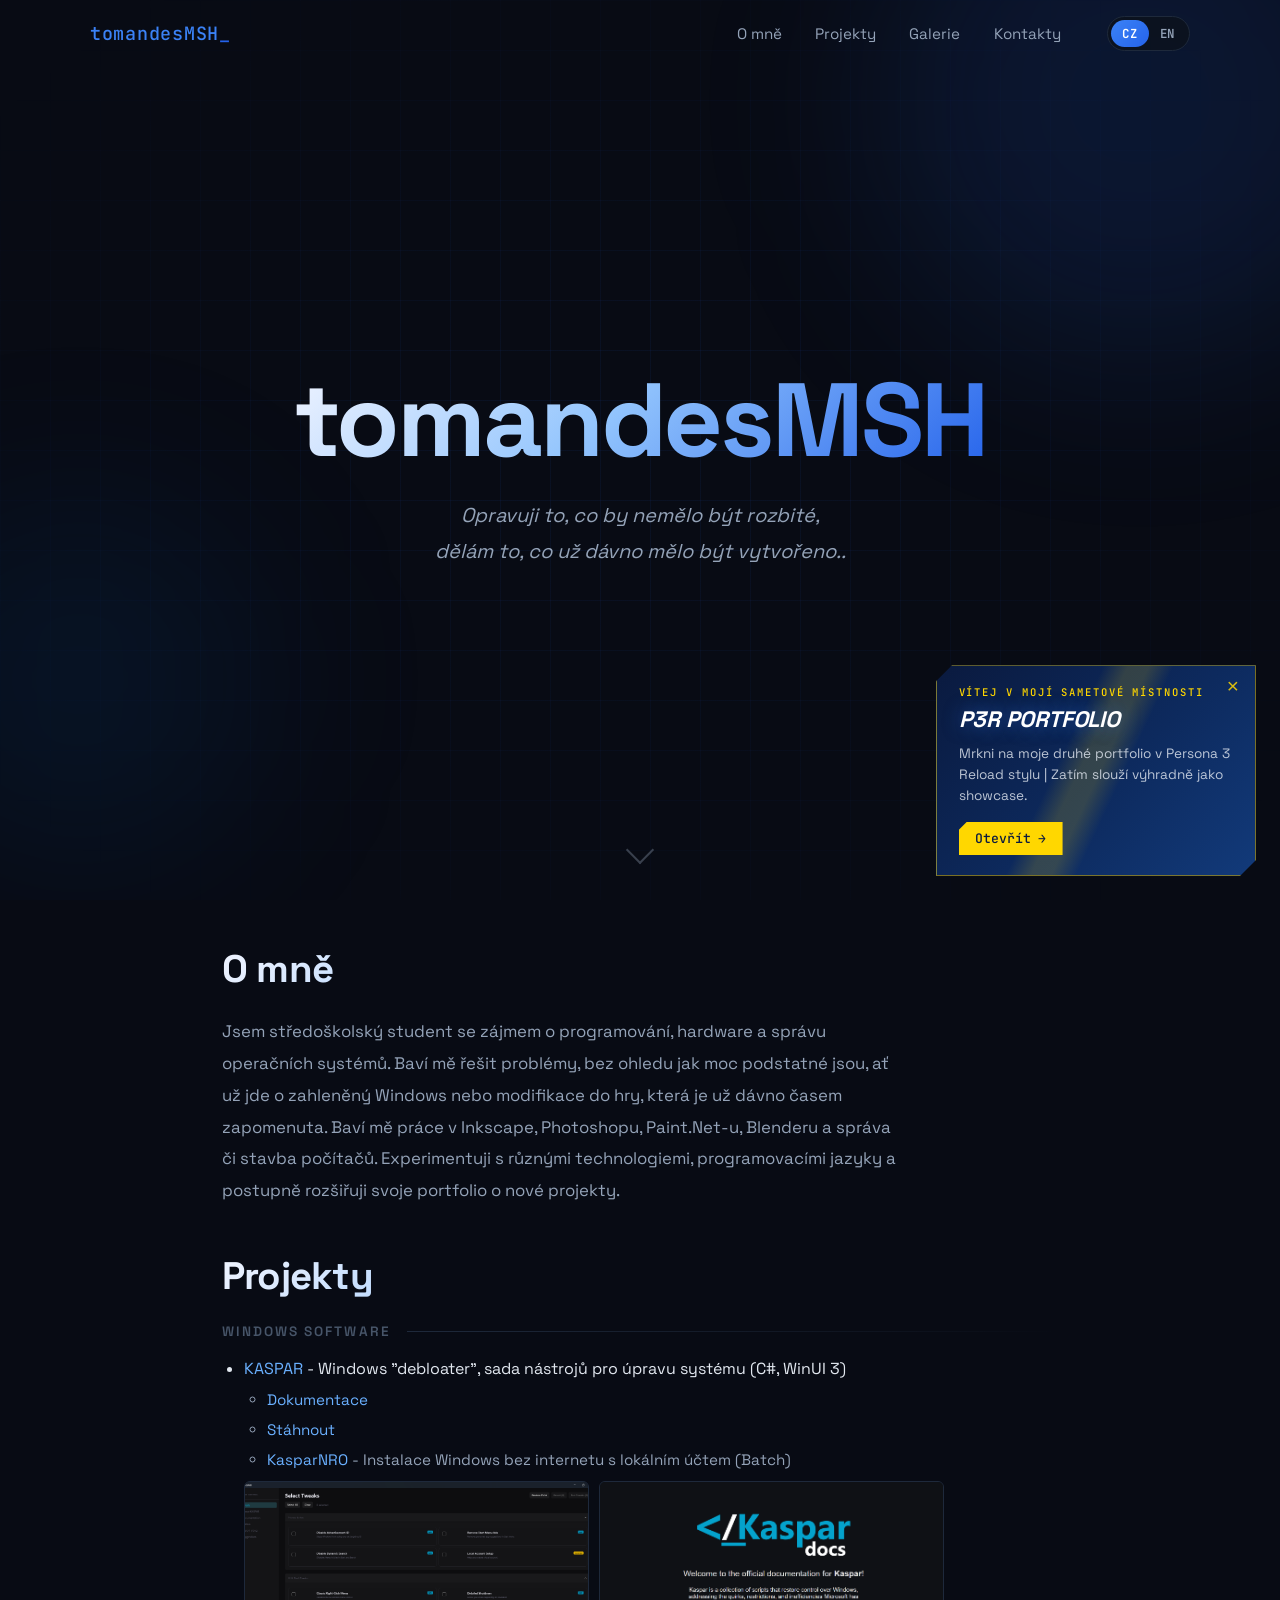
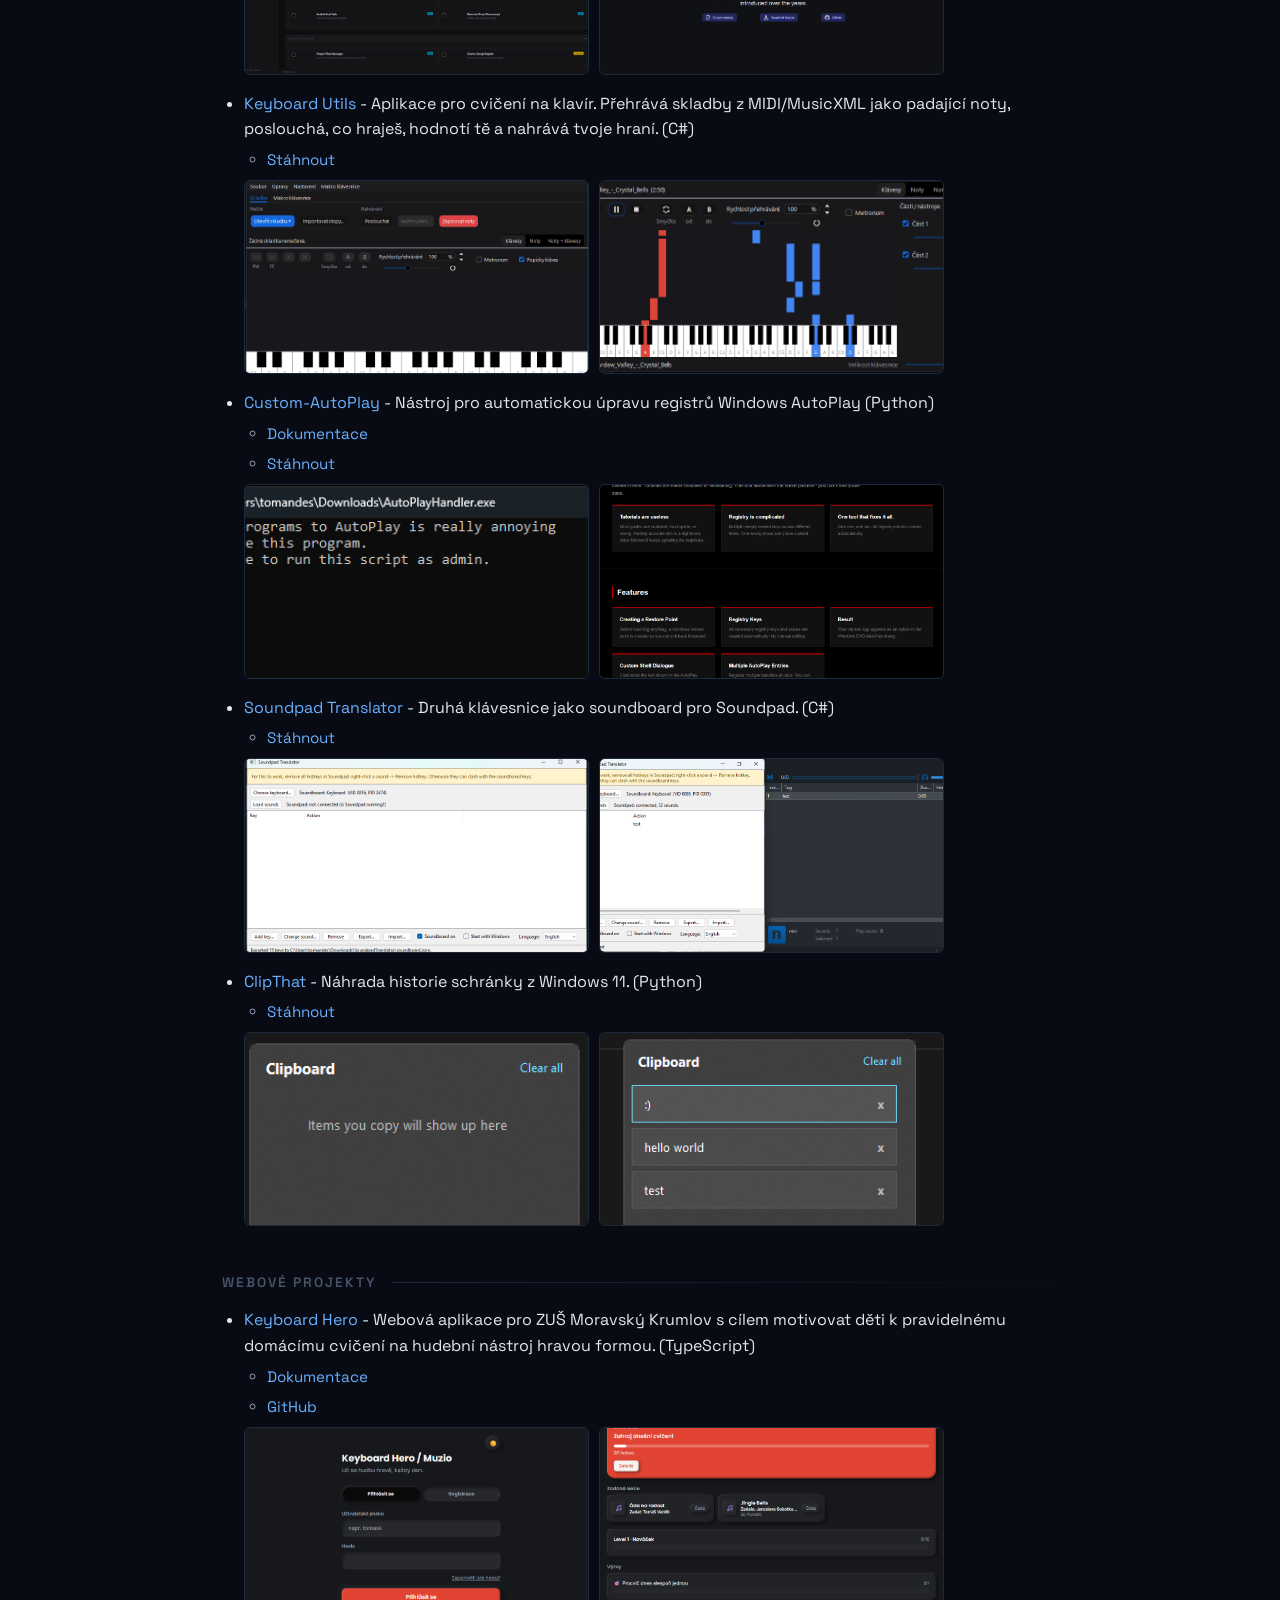
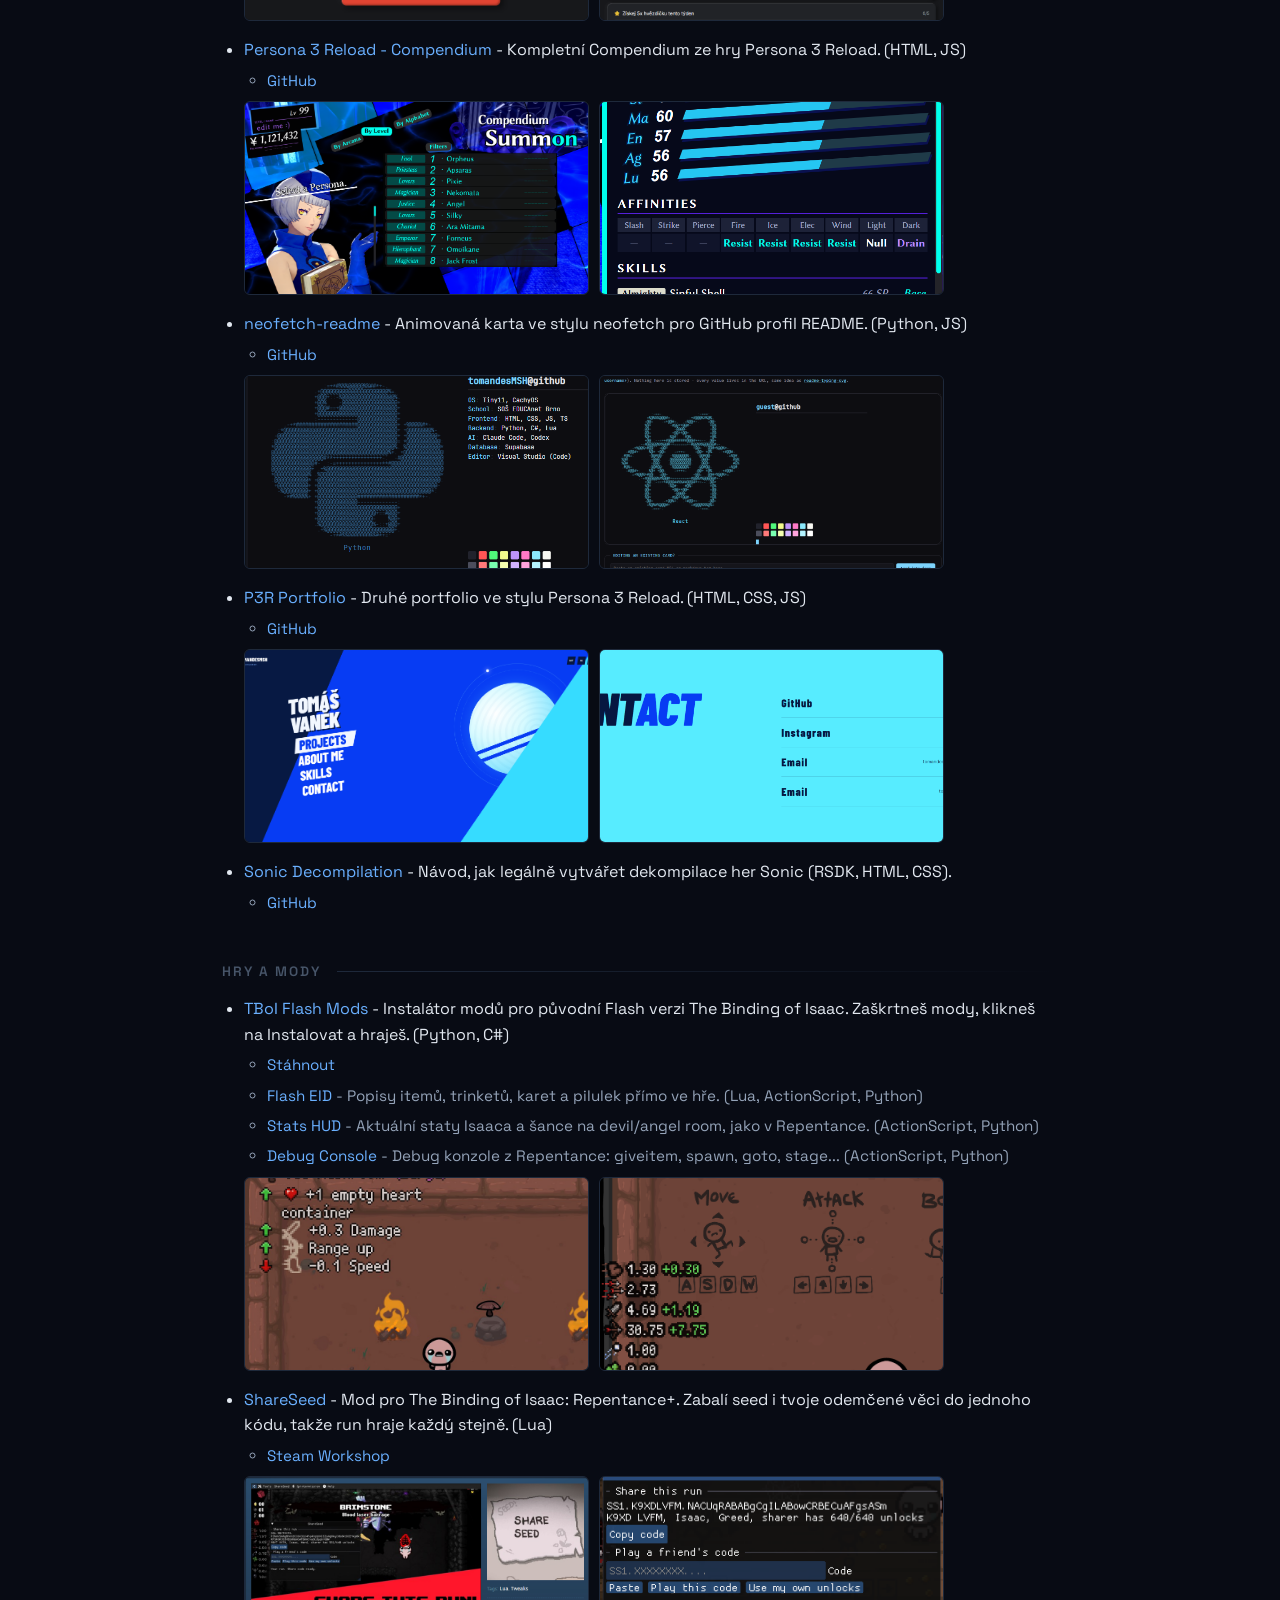
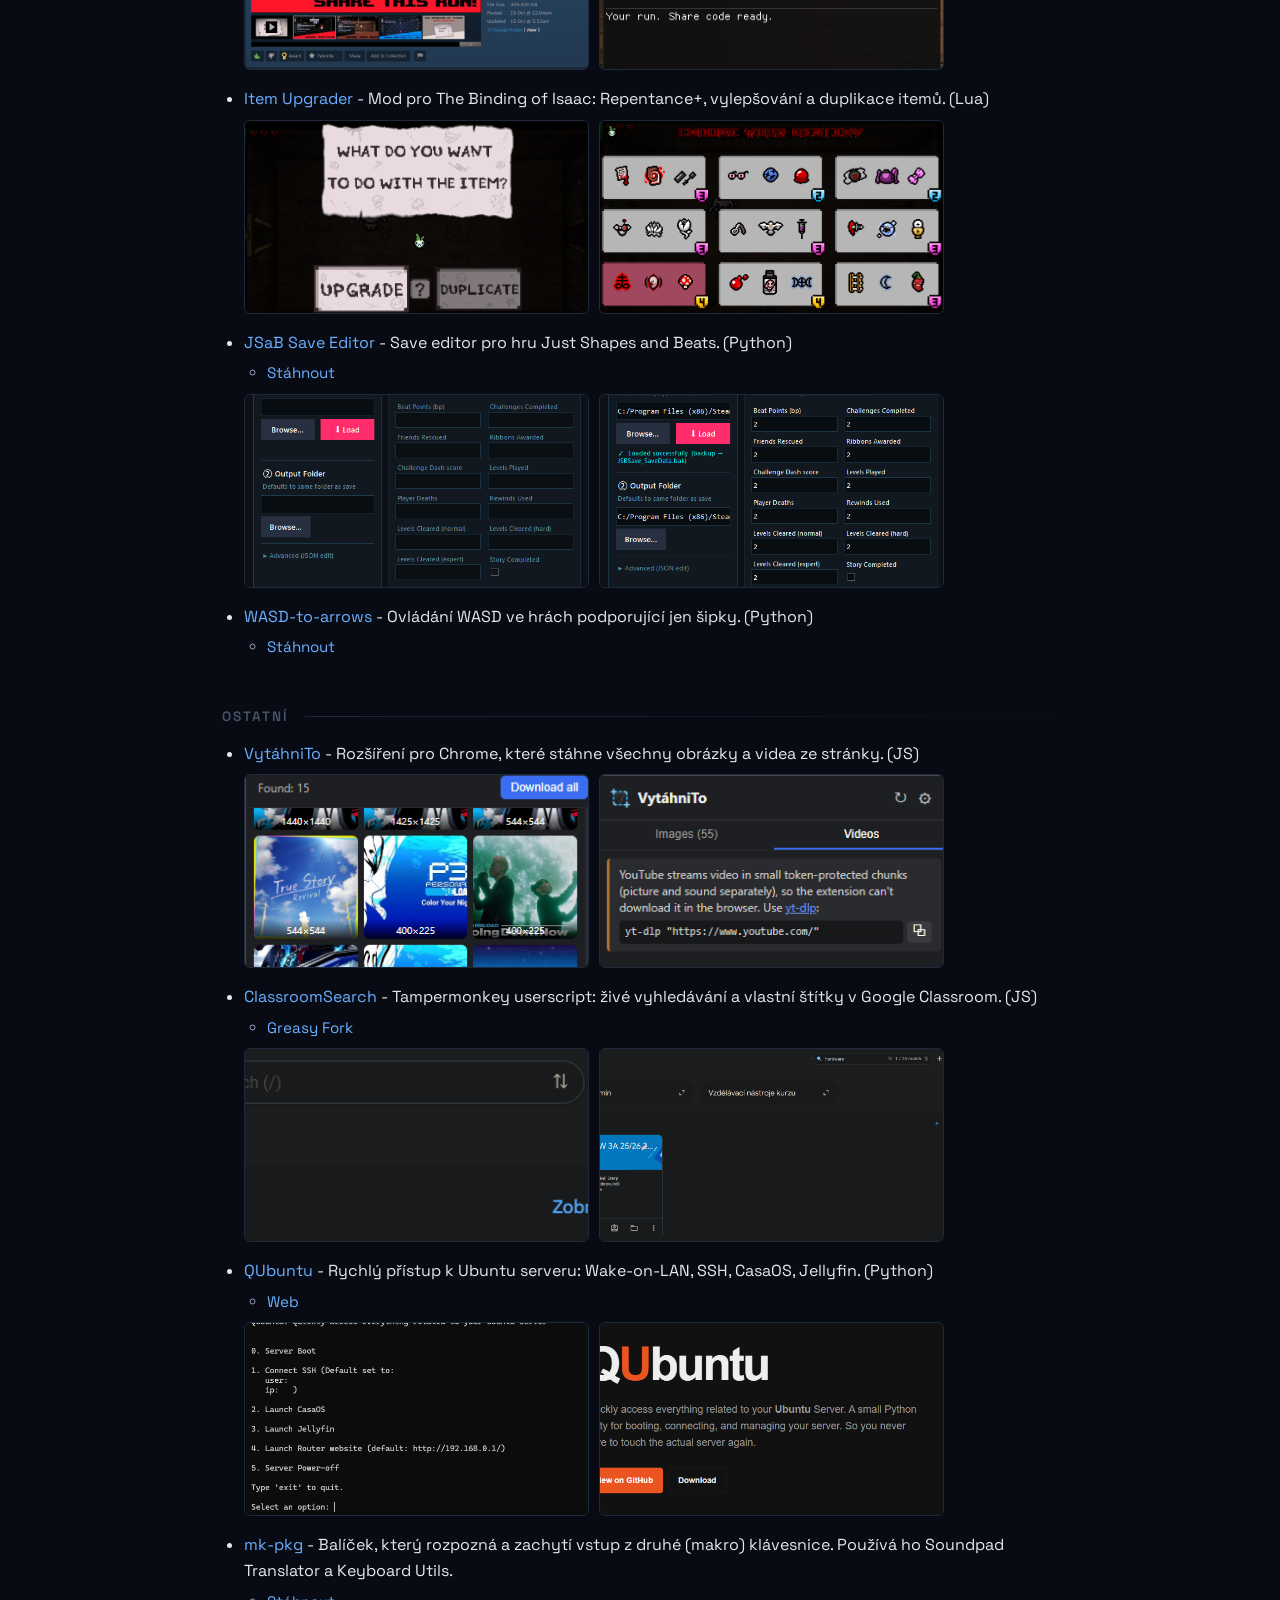
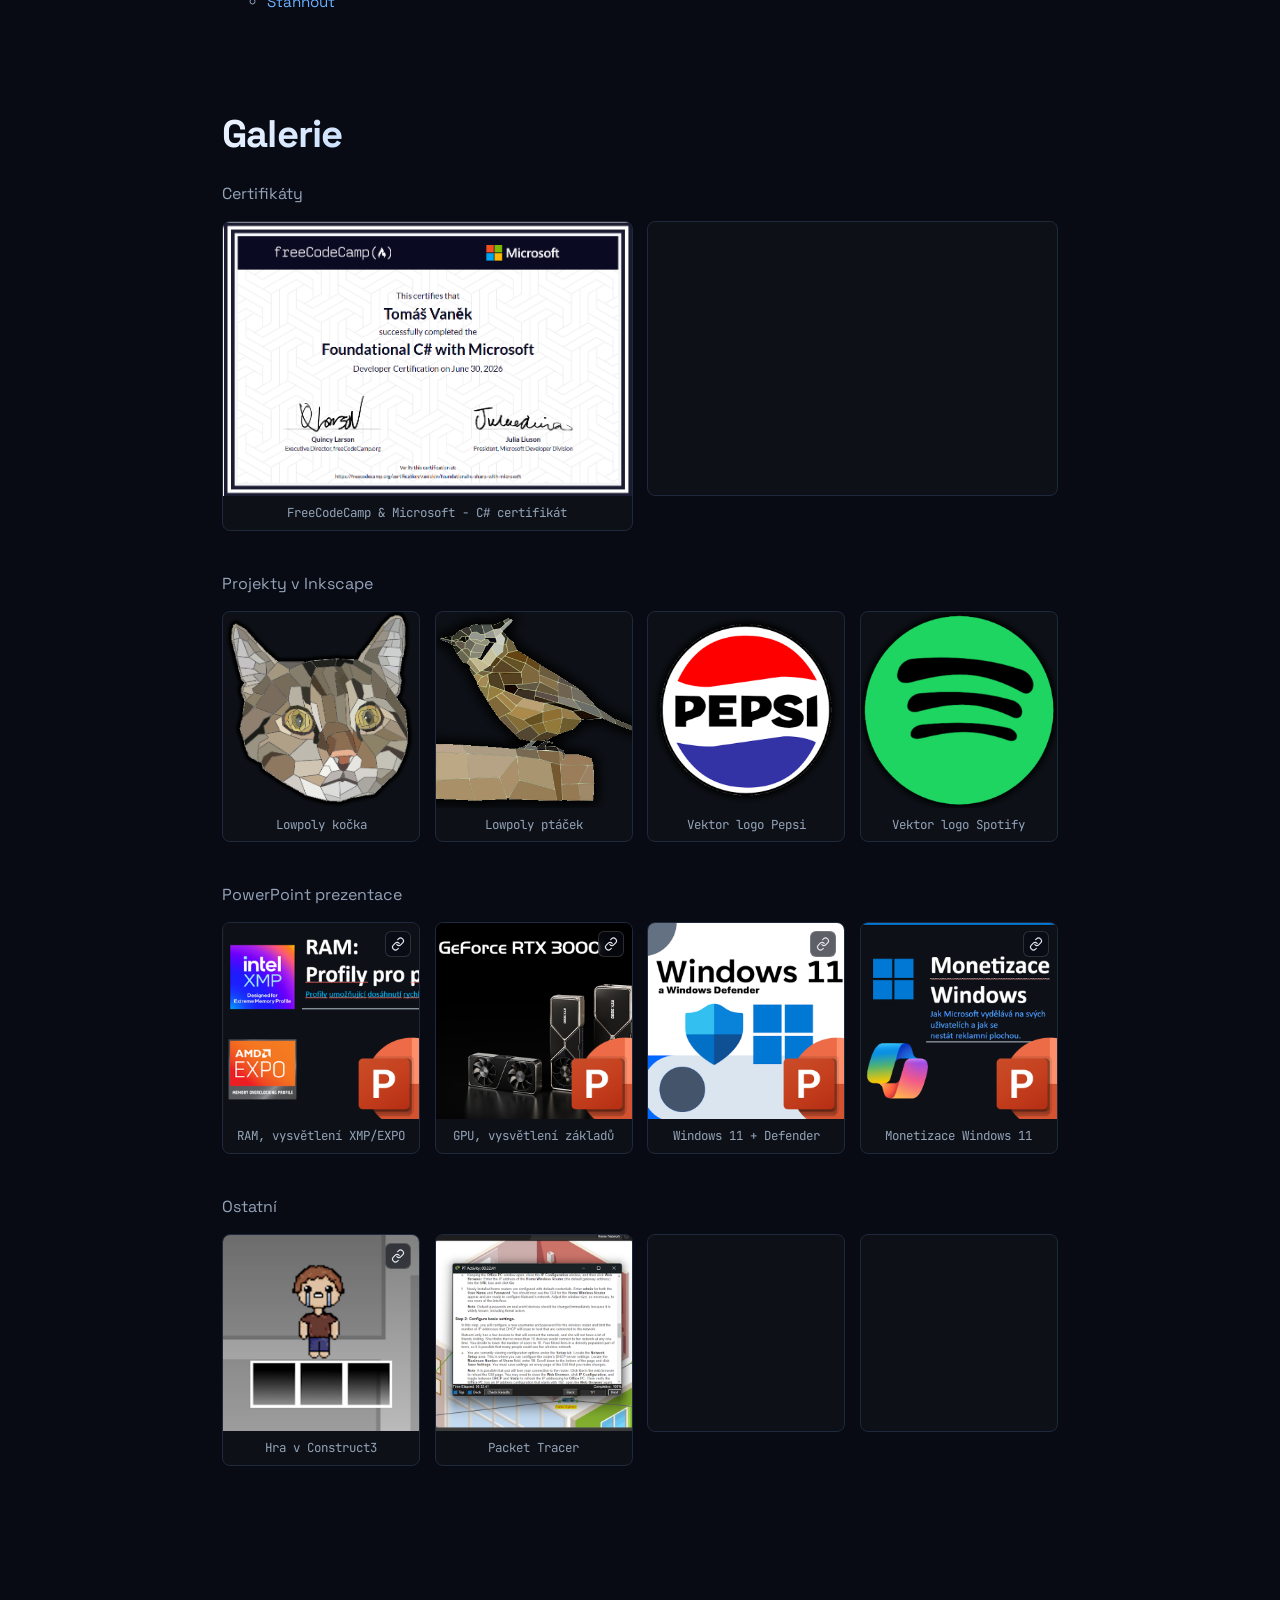
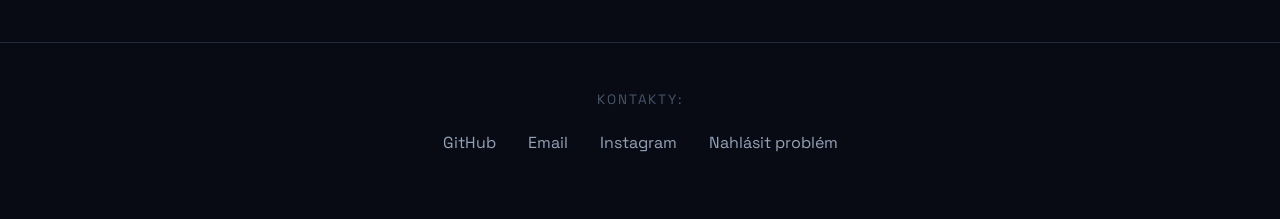
==== commit af5faa33: "English page at /en/ (built from index.html + i18n/en.json), hreflang; 192px favicon" ====
--- a/index.html
+++ b/index.html
@@ -10,16 +10,47 @@
   <meta name="author" content="Tomáš Vaněk">
 
   <meta property="og:type" content="website">
+  <meta property="og:locale" content="cs_CZ">
   <meta property="og:title" content="tomandesMSH - Portfolio">
   <meta property="og:description" content="Portfolio tomandesMSH, obsahující projekty, tvorbu, certifikáty atd... Mrkněte na projekty a galerii.">
-  <meta property="og:image" content="https://github.com/tomandesMSH/tomandesMSH/blob/main/og-image.png?raw=true">
-  <meta property="og:url" content="https://tomandesmsh.github.io/tomandesMSH/">
-
-  <link rel="icon" type="image/png" href="favicon.png">
+  <meta property="og:image" content="https://tomandes.eu/og-image.png">
+  <meta property="og:url" content="https://tomandes.eu/">
+  <meta name="twitter:card" content="summary_large_image">
+
+  <link rel="icon" type="image/png" sizes="192x192" href="/favicon.png">
+  <link rel="apple-touch-icon" href="/favicon.png">
   <link rel="preconnect" href="https://fonts.googleapis.com">
   <link rel="preconnect" href="https://fonts.gstatic.com" crossorigin>
   <link href="https://fonts.googleapis.com/css2?family=Space+Grotesk:wght@300;400;500;600;700&family=JetBrains+Mono:wght@400;500&display=swap" rel="stylesheet">
   <link rel="stylesheet" href="style.css">
+  <link rel="canonical" href="https://tomandes.eu/">
+  <link rel="alternate" hreflang="cs" href="https://tomandes.eu/">
+  <link rel="alternate" hreflang="en" href="https://tomandes.eu/en/">
+  <link rel="alternate" hreflang="x-default" href="https://tomandes.eu/">
+  <script type="application/ld+json">
+  {
+    "@context": "https://schema.org",
+    "@graph": [
+      {
+        "@type": "Person",
+        "@id": "https://tomandes.eu/#person",
+        "name": "Tomáš Vaněk",
+        "alternateName": "tomandesMSH",
+        "url": "https://tomandes.eu/",
+        "image": "https://tomandes.eu/og-image.png",
+        "sameAs": ["https://github.com/tomandesMSH"]
+      },
+      {
+        "@type": "WebSite",
+        "@id": "https://tomandes.eu/#website",
+        "name": "tomandesMSH",
+        "url": "https://tomandes.eu/",
+        "inLanguage": ["cs", "en"],
+        "author": { "@id": "https://tomandes.eu/#person" }
+      }
+    ]
+  }
+  </script>
 </head>
 <body>
 
